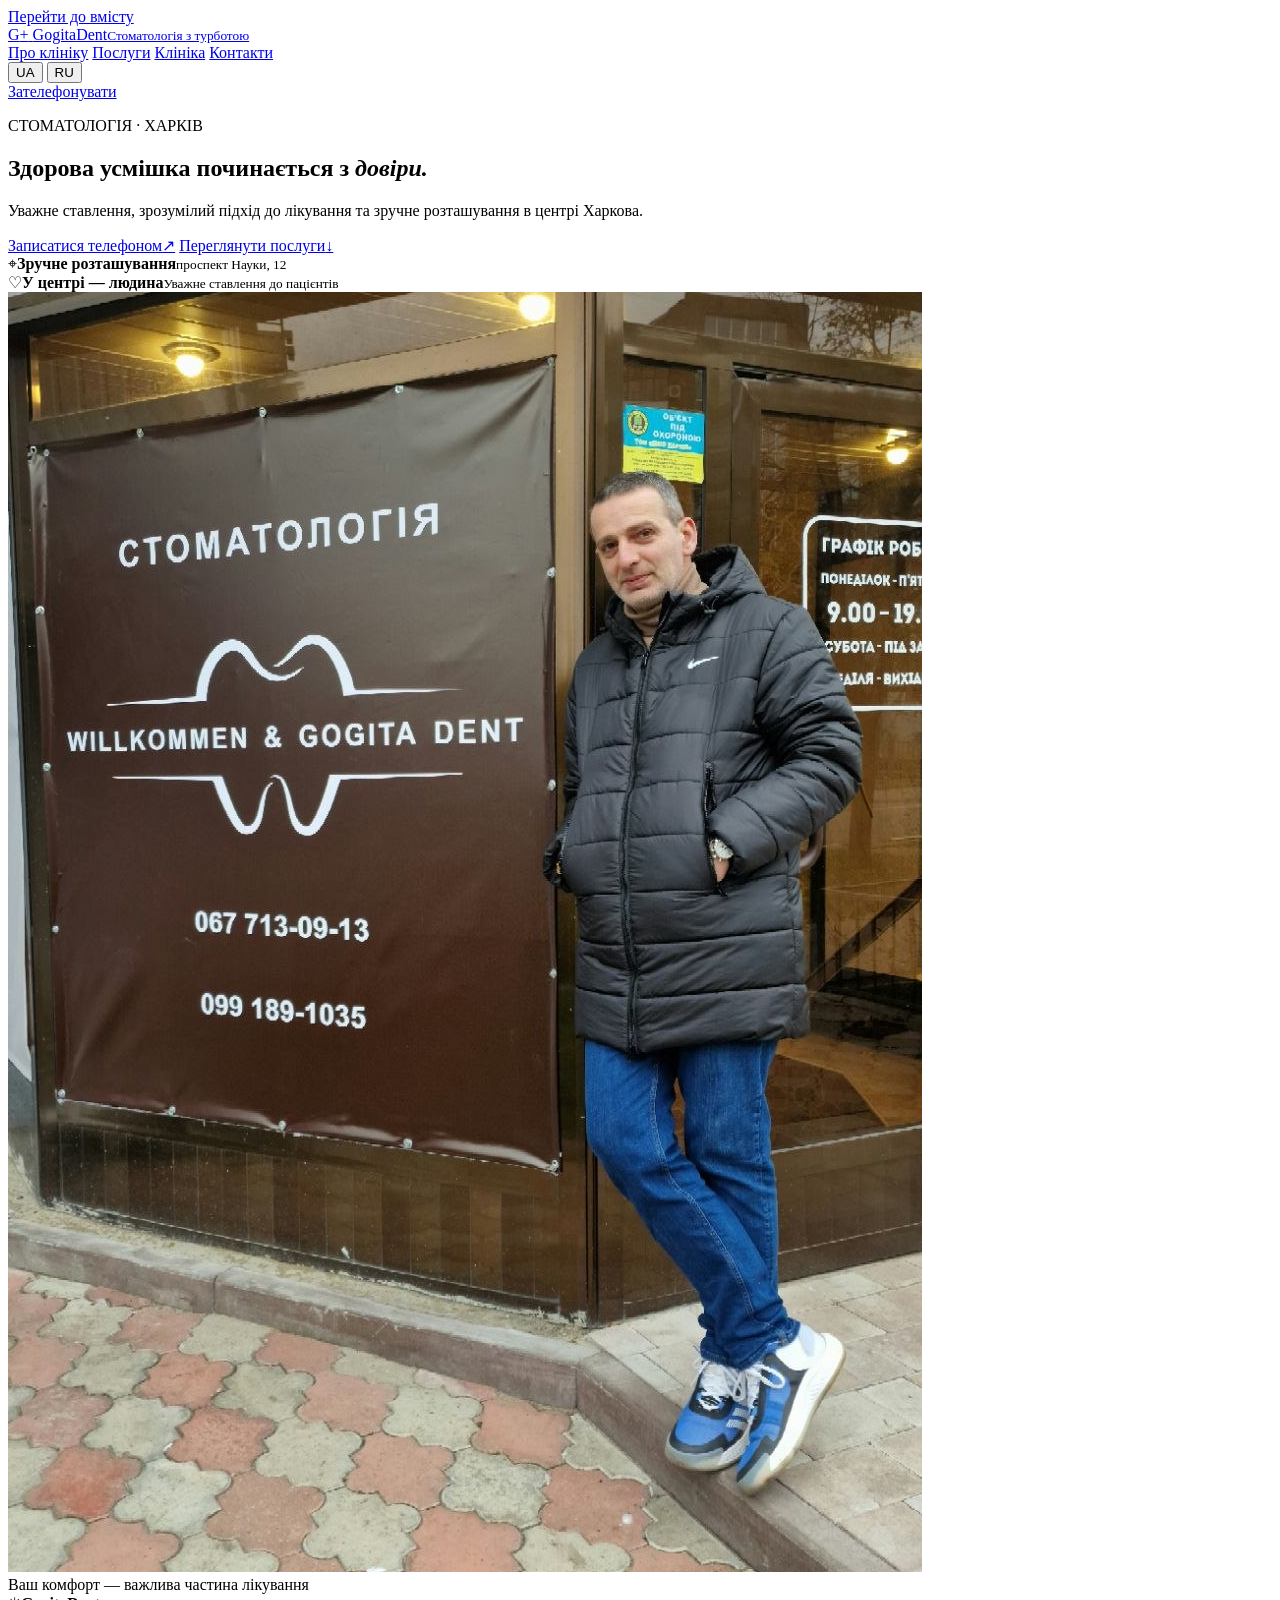
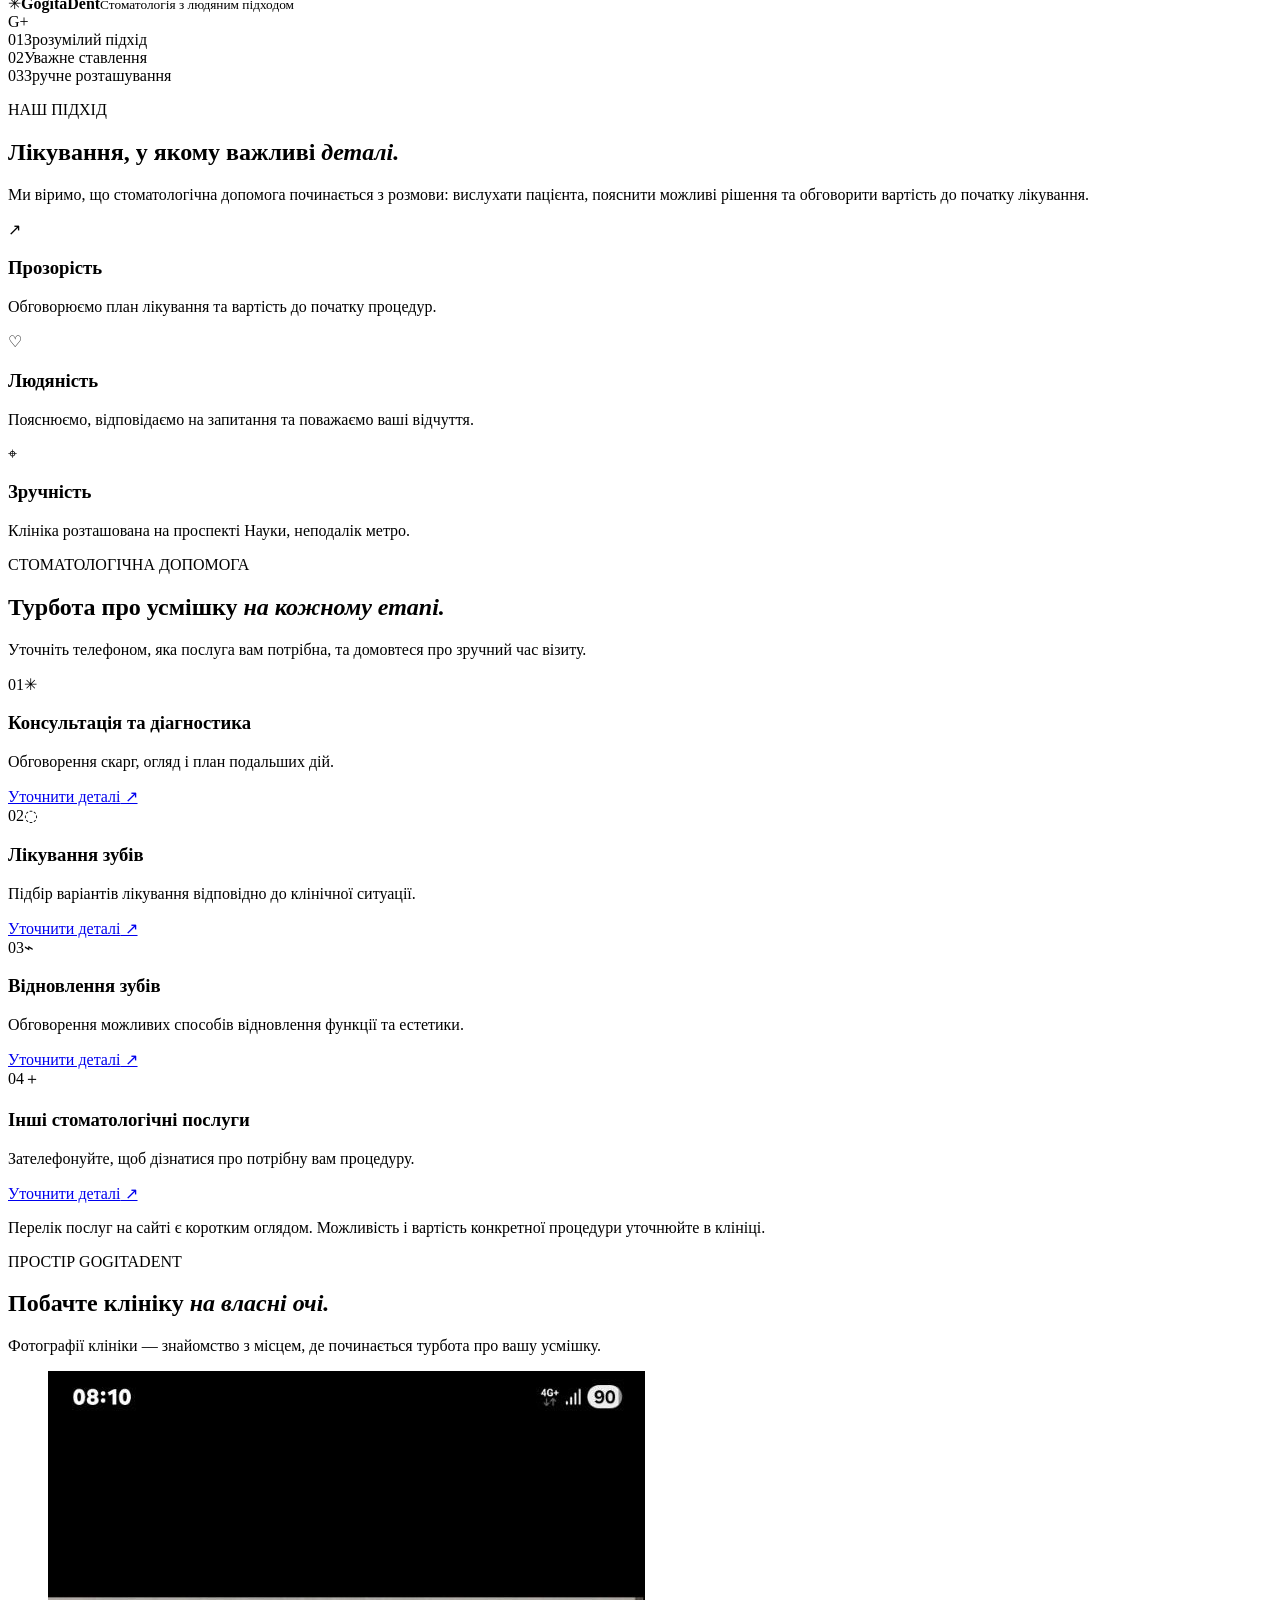
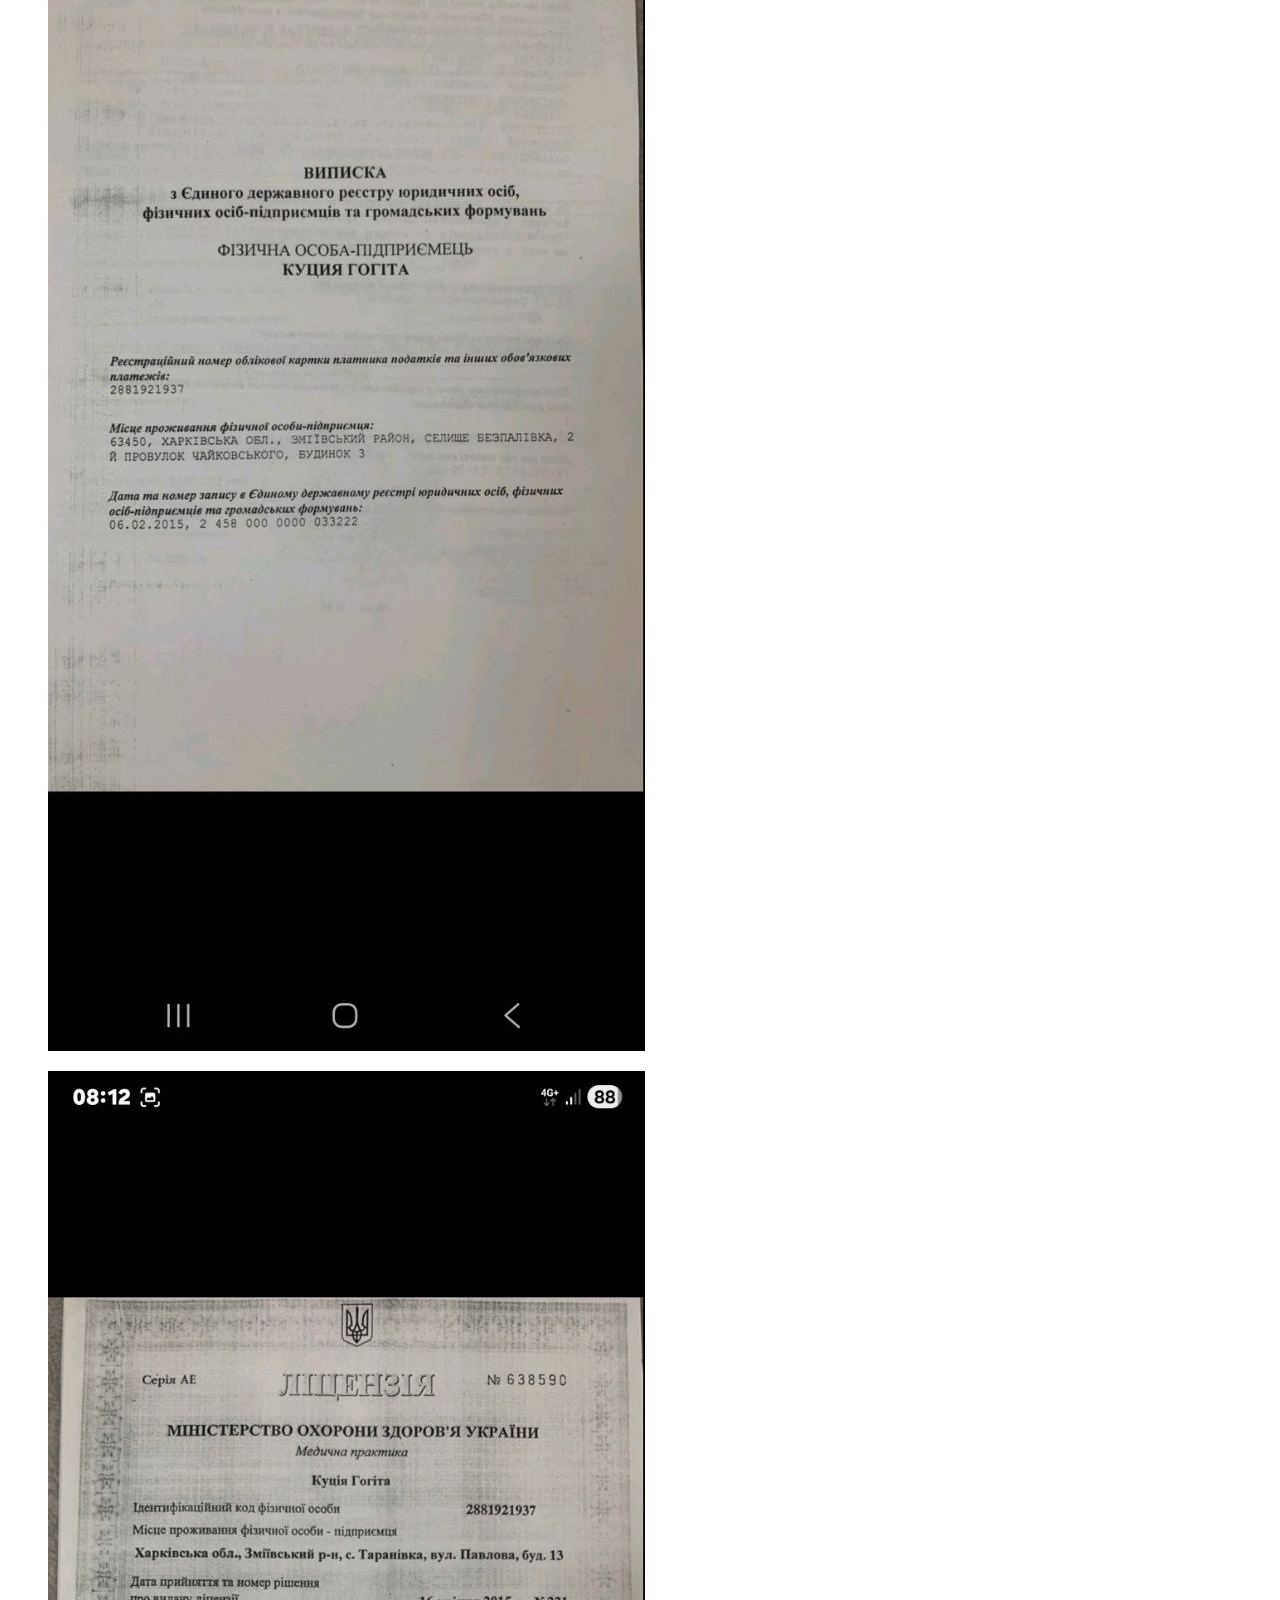
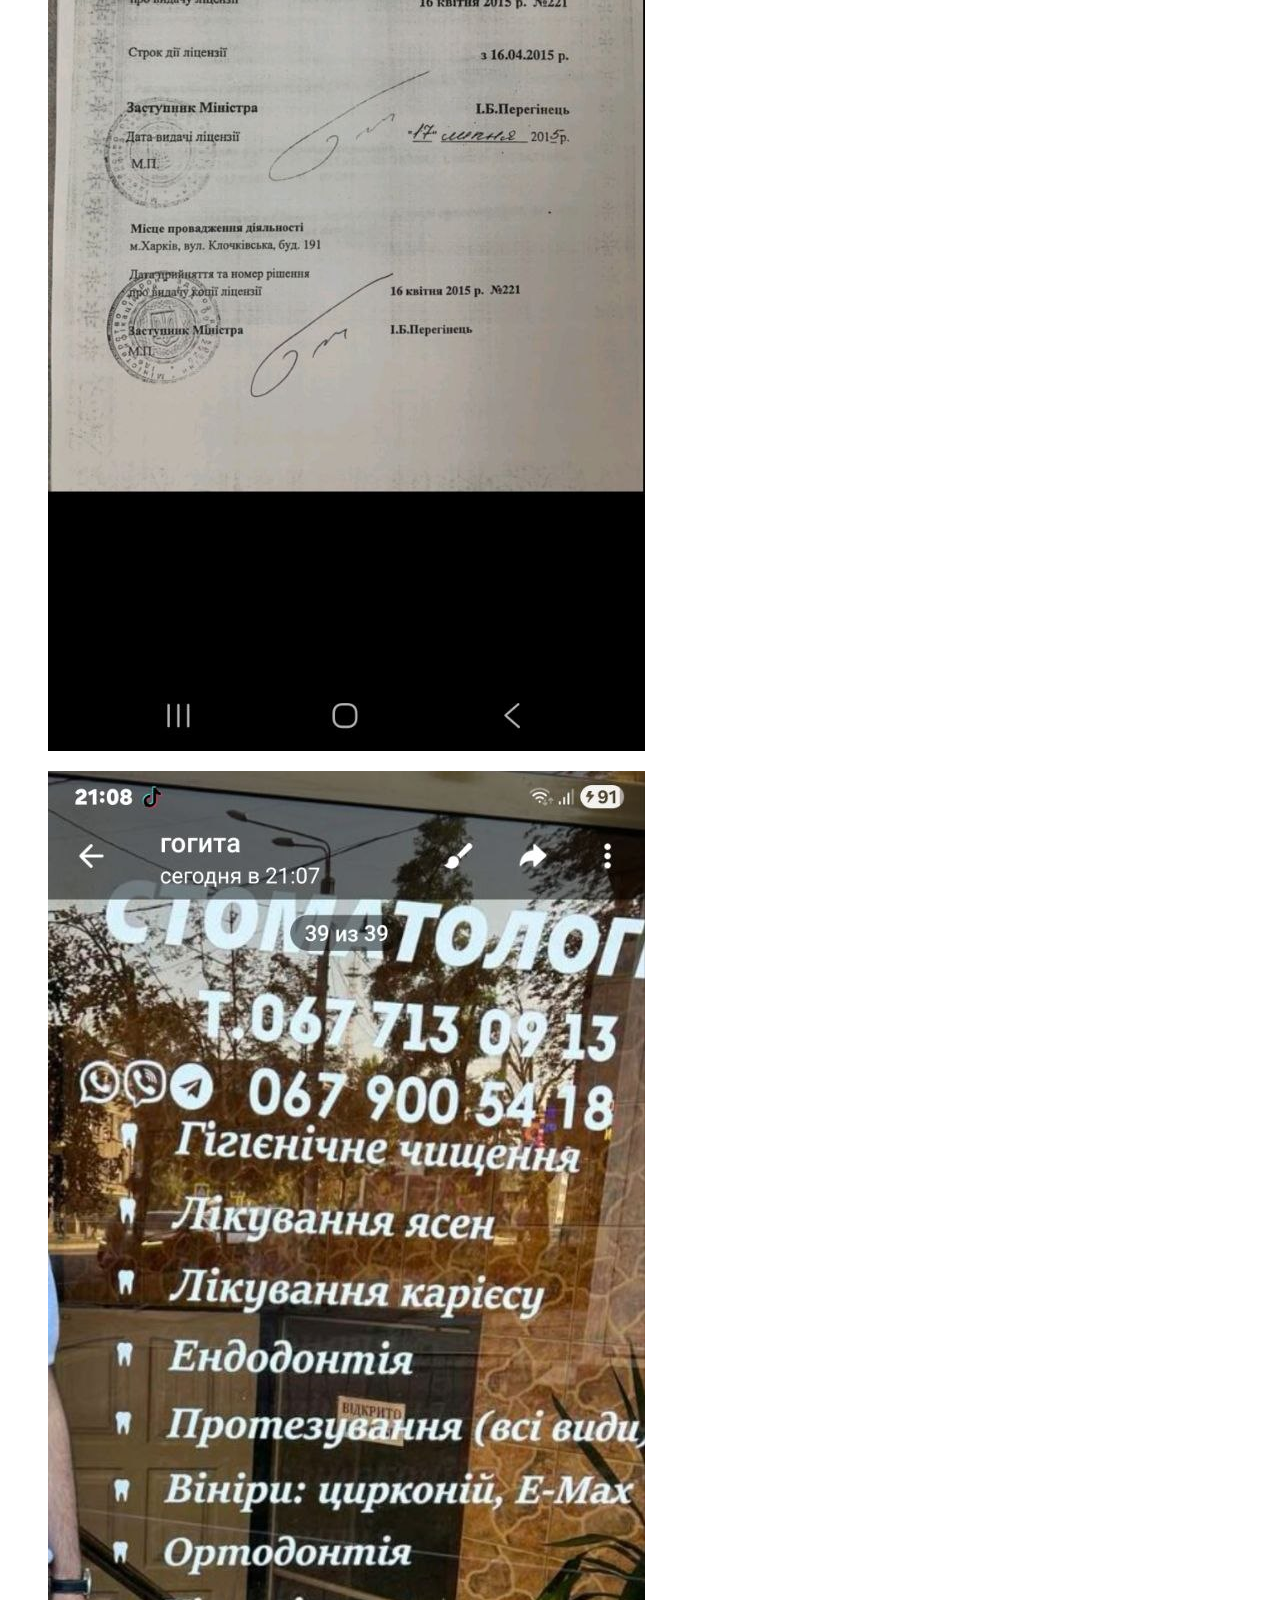
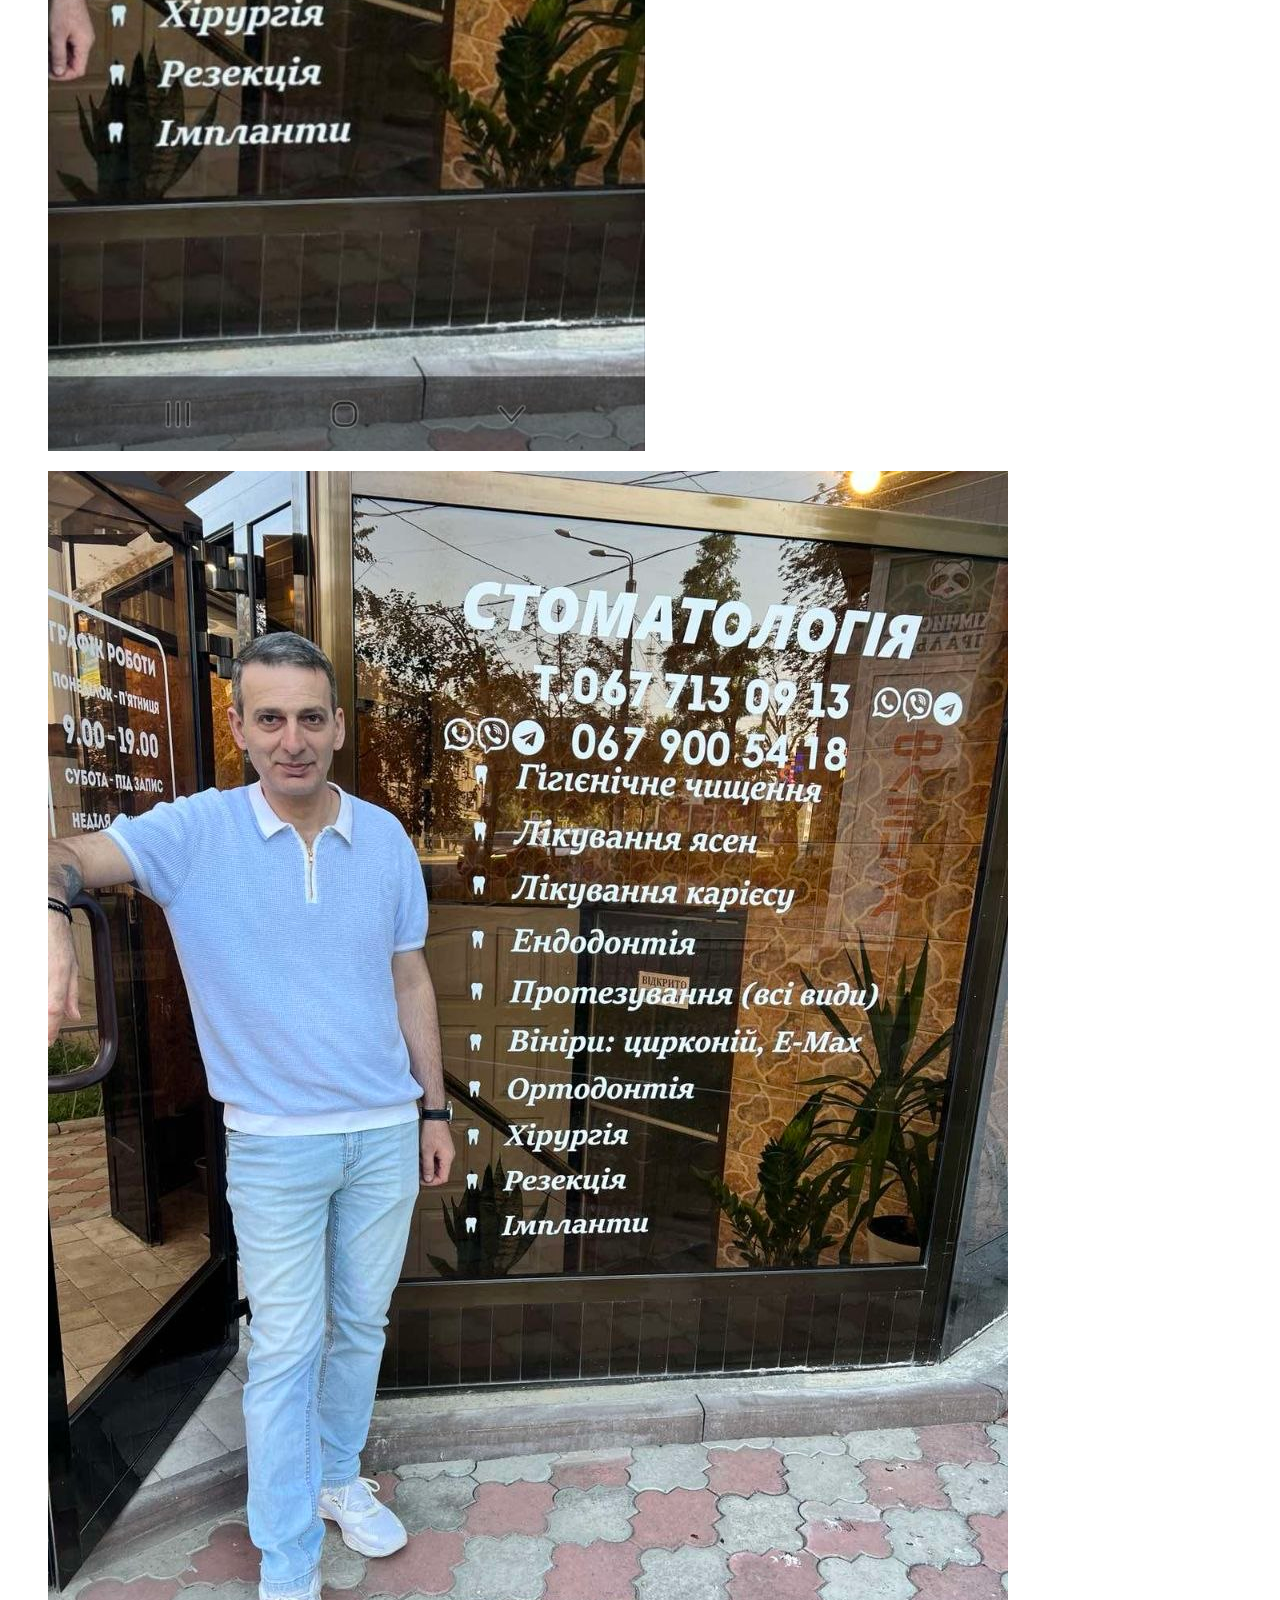
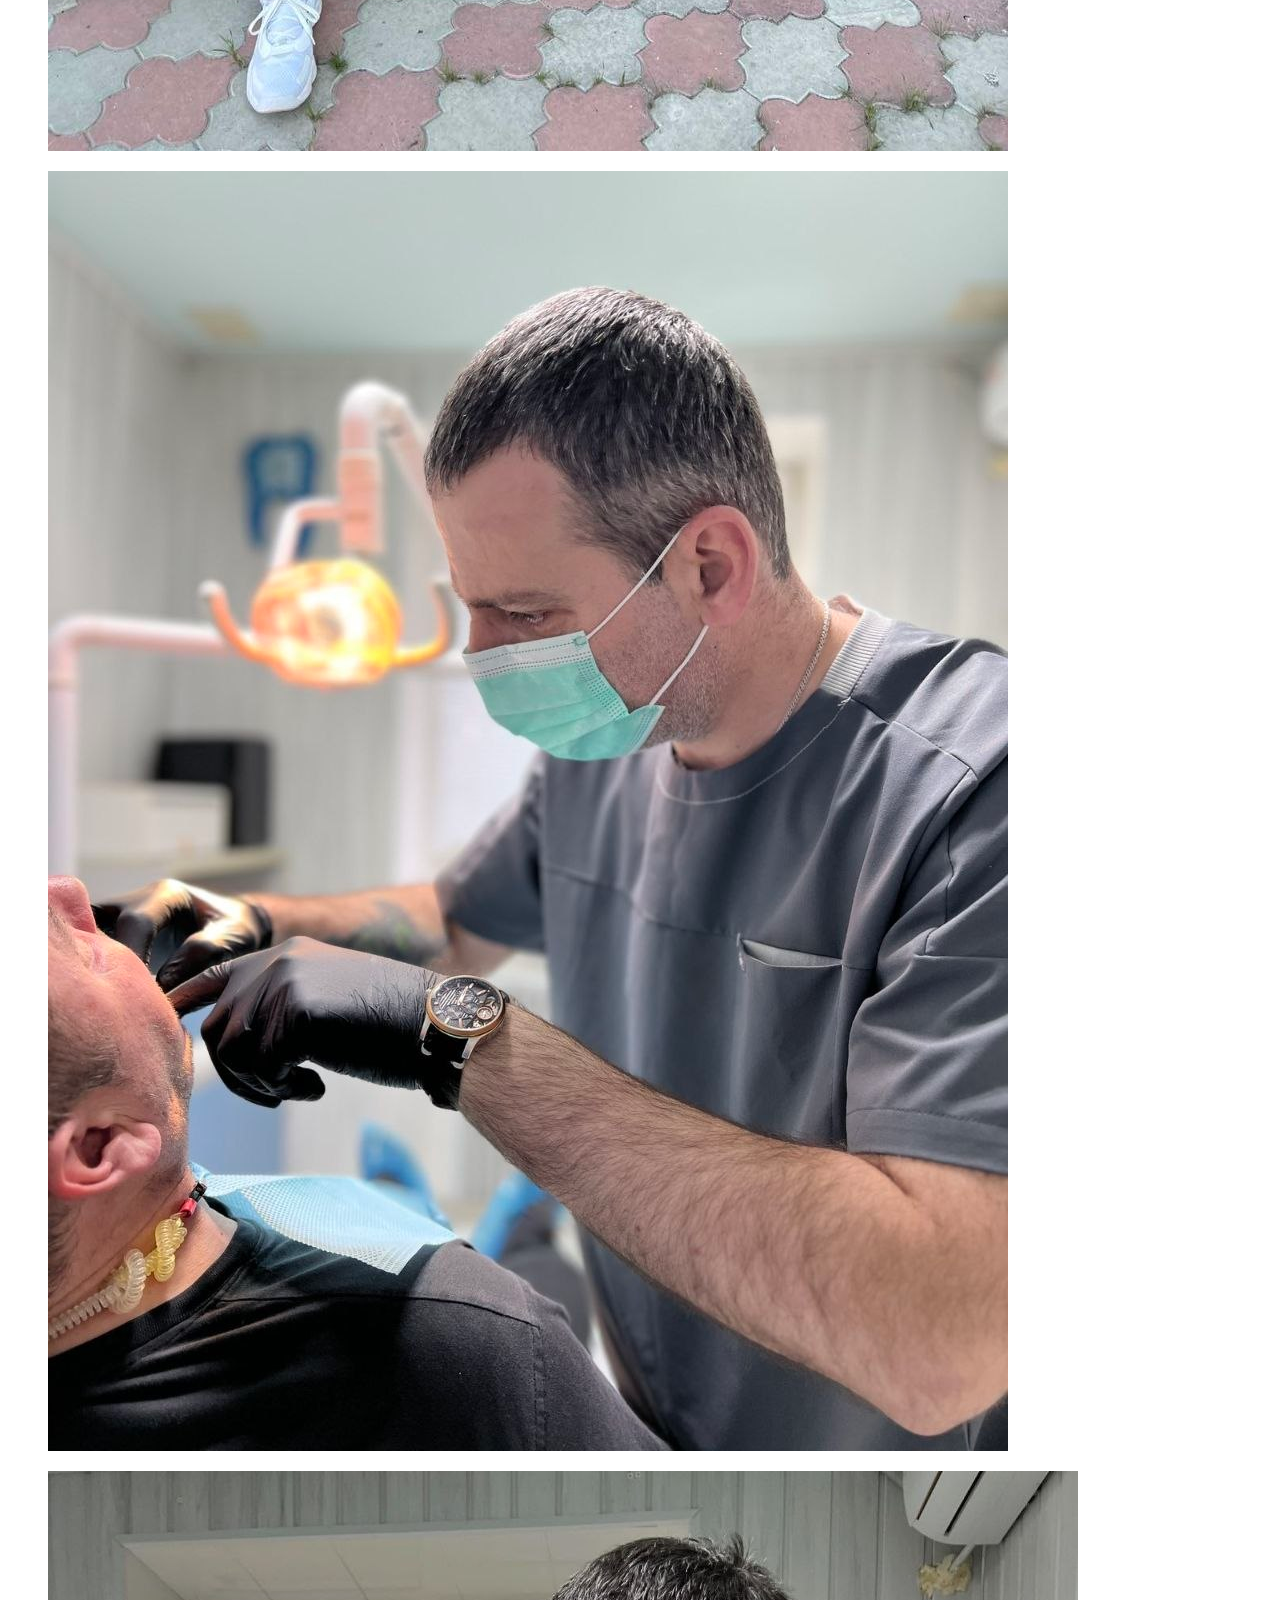
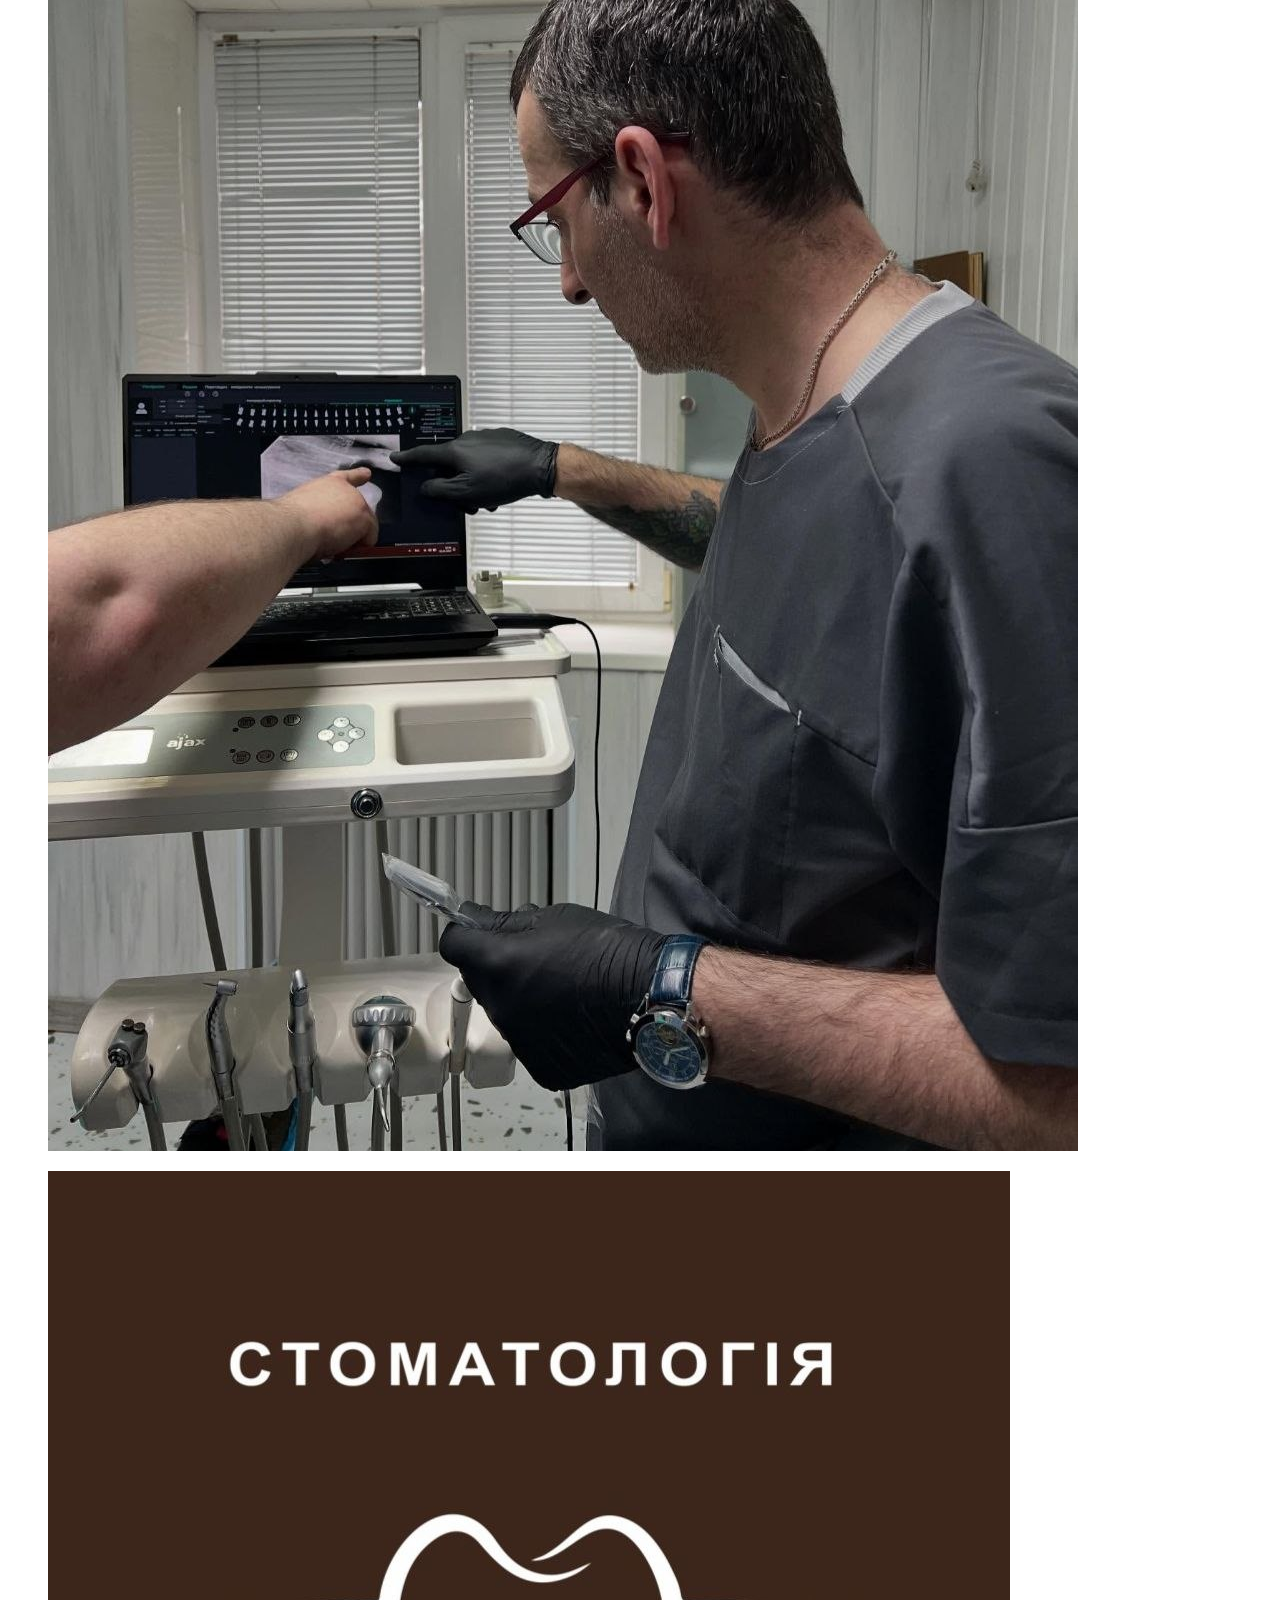
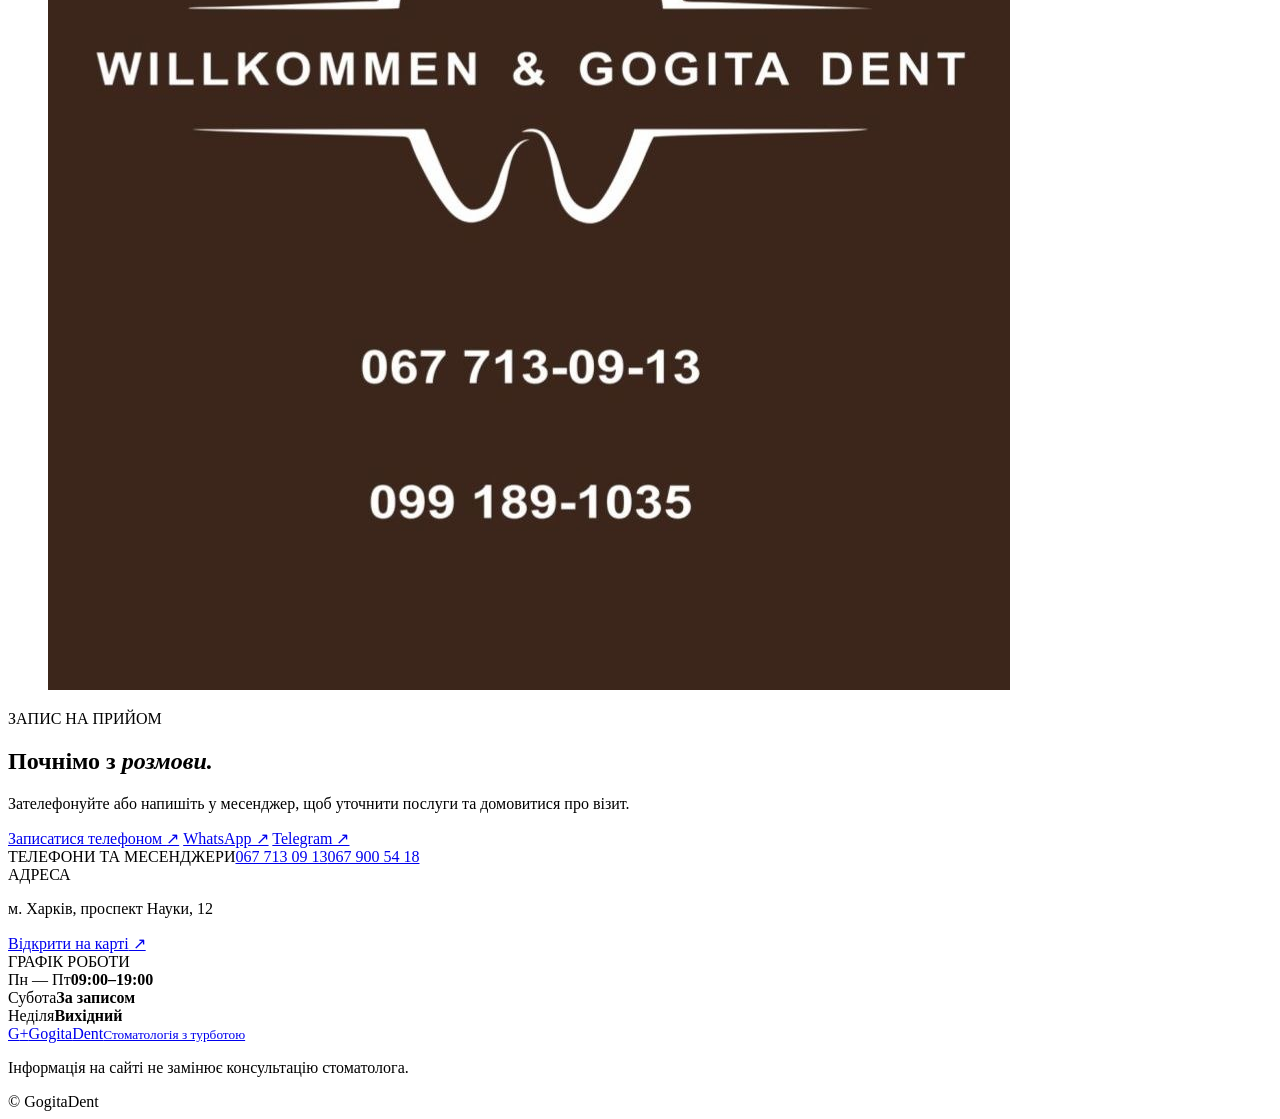
==== index.html @ b214ddb7 "Create GogitaDent bilingual clinic website MVP" ====
<!doctype html>
<html lang="uk">
<head>
  <meta charset="utf-8">
  <meta name="viewport" content="width=device-width, initial-scale=1">
  <meta name="theme-color" content="#f5faf8">
  <meta name="description" content="GogitaDent — стоматологічна клініка в Харкові на проспекті Науки, 12. Дбайливе ставлення, зрозуміла вартість і зручне розташування біля метро.">
  <meta property="og:type" content="website">
  <meta property="og:title" content="GogitaDent — стоматологія в Харкові">
  <meta property="og:description" content="Стоматологічна клініка на проспекті Науки, 12. Запис телефоном або в месенджері.">
  <meta property="og:image" content="photo_2026-10-26_14-43-49.jpg">
  <title>GogitaDent — стоматологія в Харкові</title>
  <link rel="stylesheet" href="styles.css">
  <script type="application/ld+json">
  {
    "@context": "https://schema.org",
    "@type": "Dentist",
    "name": "GogitaDent",
    "address": {
      "@type": "PostalAddress",
      "streetAddress": "проспект Науки, 12",
      "addressLocality": "Харків",
      "addressCountry": "UA"
    },
    "telephone": ["+380677130913", "+380679005418"],
    "openingHours": ["Mo-Fr 09:00-19:00"],
    "availableLanguage": ["uk", "ru"]
  }
  </script>
</head>
<body>
  <a class="skip-link" href="#main" data-i18n="skip">Перейти до вмісту</a>
  <header class="site-header">
    <div class="container header-inner">
      <a class="brand" href="#" aria-label="GogitaDent — головна">
        <span class="brand-mark" aria-hidden="true">G<span>+</span></span>
        <span class="brand-name">Gogita<span>Dent</span><small data-i18n="brandTag">Стоматологія з турботою</small></span>
      </a>
      <nav class="desktop-nav" aria-label="Основна навігація">
        <a href="#about" data-i18n="navAbout">Про клініку</a>
        <a href="#services" data-i18n="navServices">Послуги</a>
        <a href="#gallery" data-i18n="navGallery">Клініка</a>
        <a href="#contacts" data-i18n="navContacts">Контакти</a>
      </nav>
      <div class="header-actions">
        <div class="language-switch" aria-label="Мова сайту">
          <button type="button" class="lang-btn active" data-lang="uk" aria-pressed="true">UA</button>
          <button type="button" class="lang-btn" data-lang="ru" aria-pressed="false">RU</button>
        </div>
        <a class="button button-small" href="tel:+380677130913" data-i18n="book">Зателефонувати</a>
      </div>
    </div>
  </header>

  <main id="main">
    <section class="hero">
      <div class="hero-glow glow-one"></div><div class="hero-glow glow-two"></div>
      <div class="container hero-grid">
        <div class="hero-copy">
          <p class="eyebrow"><span class="eyebrow-dot"></span><span data-i18n="heroEyebrow">СТОМАТОЛОГІЯ · ХАРКІВ</span></p>
          <h1 data-i18n="heroTitle">Здорова усмішка починається з <em>довіри.</em></h1>
          <p class="hero-text" data-i18n="heroText">Уважне ставлення, зрозумілий підхід до лікування та зручне розташування в центрі Харкова.</p>
          <div class="hero-buttons">
            <a class="button" href="tel:+380677130913"><span data-i18n="callUs">Записатися телефоном</span><span aria-hidden="true">↗</span></a>
            <a class="text-link" href="#services"><span data-i18n="exploreServices">Переглянути послуги</span><span aria-hidden="true">↓</span></a>
          </div>
          <div class="hero-facts">
            <div><span class="fact-icon">⌖</span><span><strong data-i18n="factLocation">Зручне розташування</strong><small data-i18n="factLocationSub">проспект Науки, 12</small></span></div>
            <div><span class="fact-icon">♡</span><span><strong data-i18n="factCare">У центрі — людина</strong><small data-i18n="factCareSub">Уважне ставлення до пацієнтів</small></span></div>
          </div>
        </div>
        <div class="hero-visual">
          <div class="hero-image-frame">
            <img src="photo_2026-10-26_14-43-49.jpg" alt="Інтер'єр стоматологічної клініки GogitaDent" fetchpriority="high">
            <div class="image-label"><span class="label-pulse"></span><span data-i18n="imageLabel">Ваш комфорт — важлива частина лікування</span></div>
          </div>
          <div class="floating-note"><span class="note-symbol">✳</span><span><strong data-i18n="noteTitle">GogitaDent</strong><small data-i18n="noteSub">Стоматологія з людяним підходом</small></span></div>
          <div class="hero-ornament" aria-hidden="true">G<span>+</span></div>
        </div>
      </div>
      <div class="hero-bottom-line"></div>
    </section>

    <section class="trust-strip" aria-label="Переваги">
      <div class="container trust-grid">
        <div><span class="trust-number">01</span><span data-i18n="trust1">Зрозумілий підхід</span></div>
        <div><span class="trust-number">02</span><span data-i18n="trust2">Уважне ставлення</span></div>
        <div><span class="trust-number">03</span><span data-i18n="trust3">Зручне розташування</span></div>
      </div>
    </section>

    <section class="section about-section" id="about">
      <div class="container about-grid">
        <div class="section-heading">
          <p class="eyebrow"><span class="eyebrow-dot"></span><span data-i18n="aboutEyebrow">НАШ ПІДХІД</span></p>
          <h2 data-i18n="aboutTitle">Лікування, у якому важливі <em>деталі.</em></h2>
        </div>
        <div class="about-copy">
          <p data-i18n="aboutText">Ми віримо, що стоматологічна допомога починається з розмови: вислухати пацієнта, пояснити можливі рішення та обговорити вартість до початку лікування.</p>
          <div class="value-list">
            <div class="value-item"><span class="value-icon">↗</span><div><h3 data-i18n="value1Title">Прозорість</h3><p data-i18n="value1Text">Обговорюємо план лікування та вартість до початку процедур.</p></div></div>
            <div class="value-item"><span class="value-icon">♡</span><div><h3 data-i18n="value2Title">Людяність</h3><p data-i18n="value2Text">Пояснюємо, відповідаємо на запитання та поважаємо ваші відчуття.</p></div></div>
            <div class="value-item"><span class="value-icon">⌖</span><div><h3 data-i18n="value3Title">Зручність</h3><p data-i18n="value3Text">Клініка розташована на проспекті Науки, неподалік метро.</p></div></div>
          </div>
        </div>
      </div>
    </section>

    <section class="section services-section" id="services">
      <div class="container">
        <div class="section-heading centered">
          <p class="eyebrow"><span class="eyebrow-dot"></span><span data-i18n="servicesEyebrow">СТОМАТОЛОГІЧНА ДОПОМОГА</span></p>
          <h2 data-i18n="servicesTitle">Турбота про усмішку <em>на кожному етапі.</em></h2>
          <p class="section-intro" data-i18n="servicesIntro">Уточніть телефоном, яка послуга вам потрібна, та домовтеся про зручний час візиту.</p>
        </div>
        <div class="services-grid">
          <article class="service-card"><span class="service-index">01</span><span class="service-icon">✳</span><h3 data-i18n="service1">Консультація та діагностика</h3><p data-i18n="service1Text">Обговорення скарг, огляд і план подальших дій.</p><a href="#contacts" class="service-link"><span data-i18n="askDetails">Уточнити деталі</span> ↗</a></article>
          <article class="service-card"><span class="service-index">02</span><span class="service-icon">◌</span><h3 data-i18n="service2">Лікування зубів</h3><p data-i18n="service2Text">Підбір варіантів лікування відповідно до клінічної ситуації.</p><a href="#contacts" class="service-link"><span data-i18n="askDetails">Уточнити деталі</span> ↗</a></article>
          <article class="service-card"><span class="service-index">03</span><span class="service-icon">⌁</span><h3 data-i18n="service3">Відновлення зубів</h3><p data-i18n="service3Text">Обговорення можливих способів відновлення функції та естетики.</p><a href="#contacts" class="service-link"><span data-i18n="askDetails">Уточнити деталі</span> ↗</a></article>
          <article class="service-card"><span class="service-index">04</span><span class="service-icon">＋</span><h3 data-i18n="service4">Інші стоматологічні послуги</h3><p data-i18n="service4Text">Зателефонуйте, щоб дізнатися про потрібну вам процедуру.</p><a href="#contacts" class="service-link"><span data-i18n="askDetails">Уточнити деталі</span> ↗</a></article>
        </div>
        <p class="services-note" data-i18n="servicesNote">Перелік послуг на сайті є коротким оглядом. Можливість і вартість конкретної процедури уточнюйте в клініці.</p>
      </div>
    </section>

    <section class="section gallery-section" id="gallery">
      <div class="container">
        <div class="gallery-header">
          <div class="section-heading">
            <p class="eyebrow"><span class="eyebrow-dot"></span><span data-i18n="galleryEyebrow">ПРОСТІР GOGITADENT</span></p>
            <h2 data-i18n="galleryTitle">Побачте клініку <em>на власні очі.</em></h2>
          </div>
          <p data-i18n="galleryText">Фотографії клініки — знайомство з місцем, де починається турбота про вашу усмішку.</p>
        </div>
        <div class="gallery-grid">
          <figure class="gallery-item gallery-large"><img src="photo_2026-10-16_06-56-15.jpg" alt="Приміщення клініки GogitaDent" loading="lazy"></figure>
          <figure class="gallery-item"><img src="photo_2026-10-16_06-56-35.jpg" alt="Інтер'єр GogitaDent" loading="lazy"></figure>
          <figure class="gallery-item"><img src="photo_2026-10-16_06-59-00.jpg" alt="Обладнання або інтер'єр клініки" loading="lazy"></figure>
          <figure class="gallery-item"><img src="photo_2026-10-26_14-46-32.jpg" alt="Приміщення стоматологічної клініки" loading="lazy"></figure>
          <figure class="gallery-item"><img src="photo_2026-10-26_14-46-38.jpg" alt="Деталі клініки GogitaDent" loading="lazy"></figure>
          <figure class="gallery-item"><img src="photo_2026-10-26_14-46-48.jpg" alt="Клініка GogitaDent" loading="lazy"></figure>
          <figure class="gallery-item"><img src="photo_2026-10-26_14-47-00.jpg" alt="Простір клініки GogitaDent" loading="lazy"></figure>
        </div>
      </div>
    </section>

    <section class="visit-section" id="contacts">
      <div class="container visit-grid">
        <div class="visit-copy">
          <p class="eyebrow eyebrow-light"><span class="eyebrow-dot"></span><span data-i18n="visitEyebrow">ЗАПИС НА ПРИЙОМ</span></p>
          <h2 data-i18n="visitTitle">Почнімо з <em>розмови.</em></h2>
          <p data-i18n="visitText">Зателефонуйте або напишіть у месенджер, щоб уточнити послуги та домовитися про візит.</p>
          <div class="visit-buttons">
            <a class="button button-light" href="tel:+380677130913" data-i18n="callUs">Записатися телефоном <span aria-hidden="true">↗</span></a>
            <a class="button button-outline-light" href="https://wa.me/380677130913" target="_blank" rel="noopener noreferrer">WhatsApp ↗</a>
            <a class="button button-outline-light" href="https://t.me/+380677130913" target="_blank" rel="noopener noreferrer">Telegram ↗</a>
          </div>
        </div>
        <div class="contact-card">
          <div class="contact-block"><span class="contact-label" data-i18n="phoneLabel">ТЕЛЕФОНИ ТА МЕСЕНДЖЕРИ</span><a href="tel:+380677130913">067 713 09 13</a><a href="tel:+380679005418">067 900 54 18</a></div>
          <div class="contact-divider"></div>
          <div class="contact-block"><span class="contact-label" data-i18n="addressLabel">АДРЕСА</span><p data-i18n="addressText">м. Харків, проспект Науки, 12</p><a class="map-link" href="https://www.google.com/maps/search/?api=1&query=проспект+Науки+12+Харків" target="_blank" rel="noopener noreferrer"><span data-i18n="openMap">Відкрити на карті</span> ↗</a></div>
          <div class="contact-divider"></div>
          <div class="contact-block"><span class="contact-label" data-i18n="hoursLabel">ГРАФІК РОБОТИ</span><div class="hours-row"><span data-i18n="weekdays">Пн — Пт</span><strong>09:00–19:00</strong></div><div class="hours-row"><span data-i18n="saturday">Субота</span><strong data-i18n="byAppointment">За записом</strong></div><div class="hours-row"><span data-i18n="sunday">Неділя</span><strong data-i18n="closed">Вихідний</strong></div></div>
        </div>
      </div>
    </section>
  </main>

  <footer class="site-footer">
    <div class="container footer-inner">
      <a class="brand footer-brand" href="#"><span class="brand-mark">G<span>+</span></span><span class="brand-name">Gogita<span>Dent</span><small data-i18n="brandTag">Стоматологія з турботою</small></span></a>
      <p data-i18n="footerText">Інформація на сайті не замінює консультацію стоматолога.</p>
      <span class="copyright">© <span id="year"></span> GogitaDent</span>
    </div>
  </footer>
  <script src="script.js"></script>
</body>
</html>
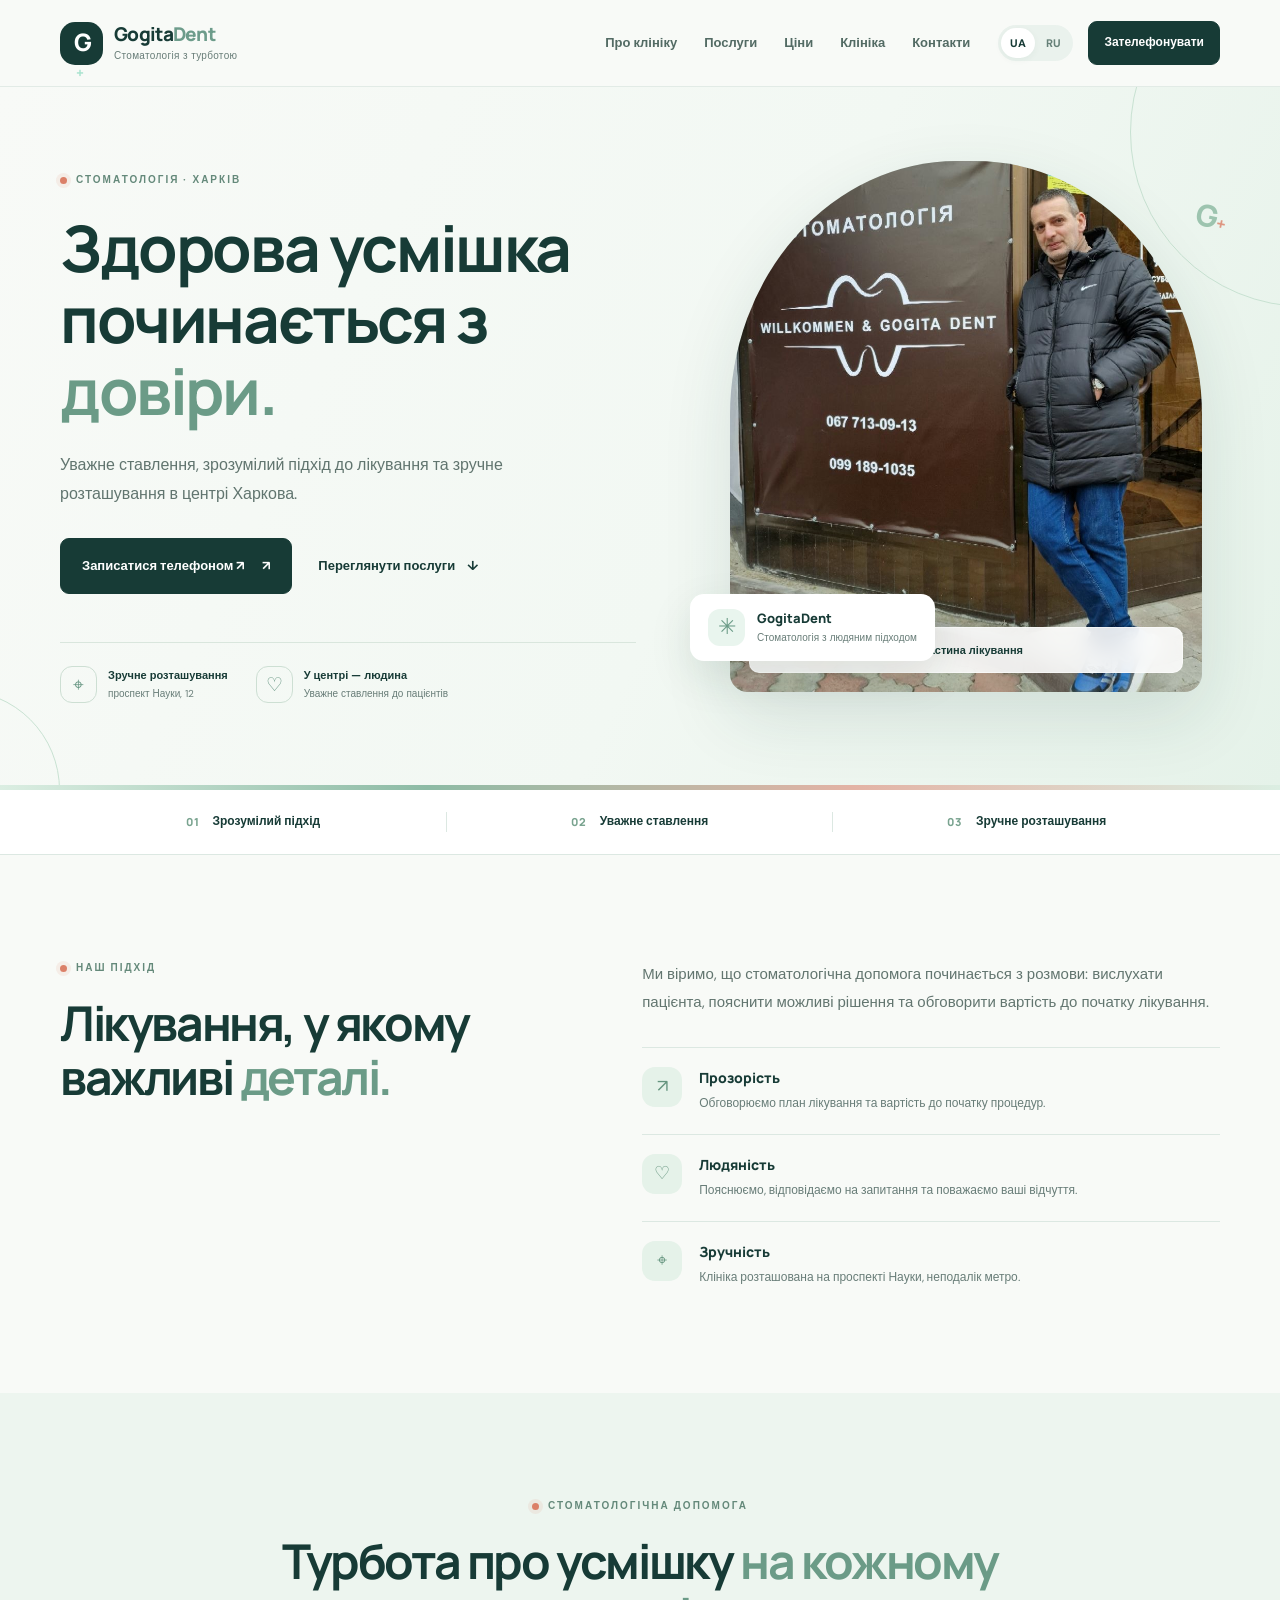
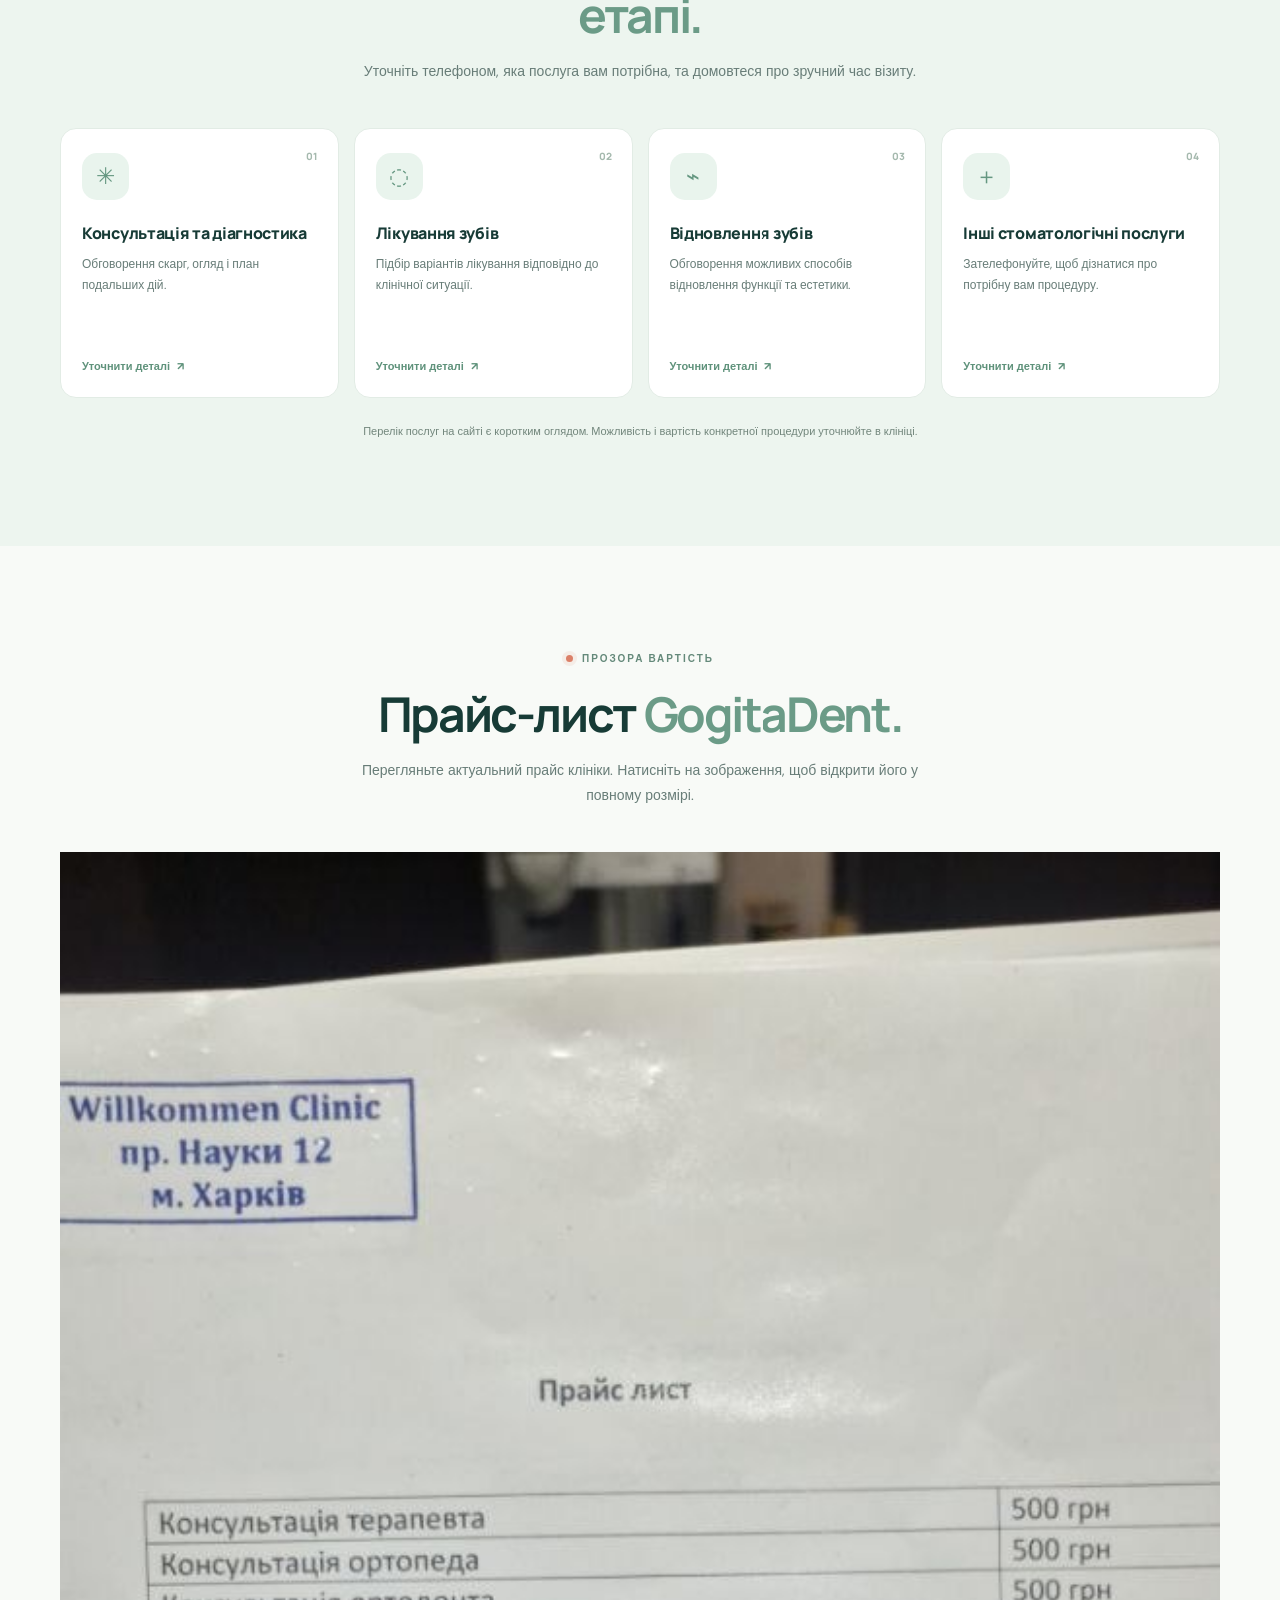
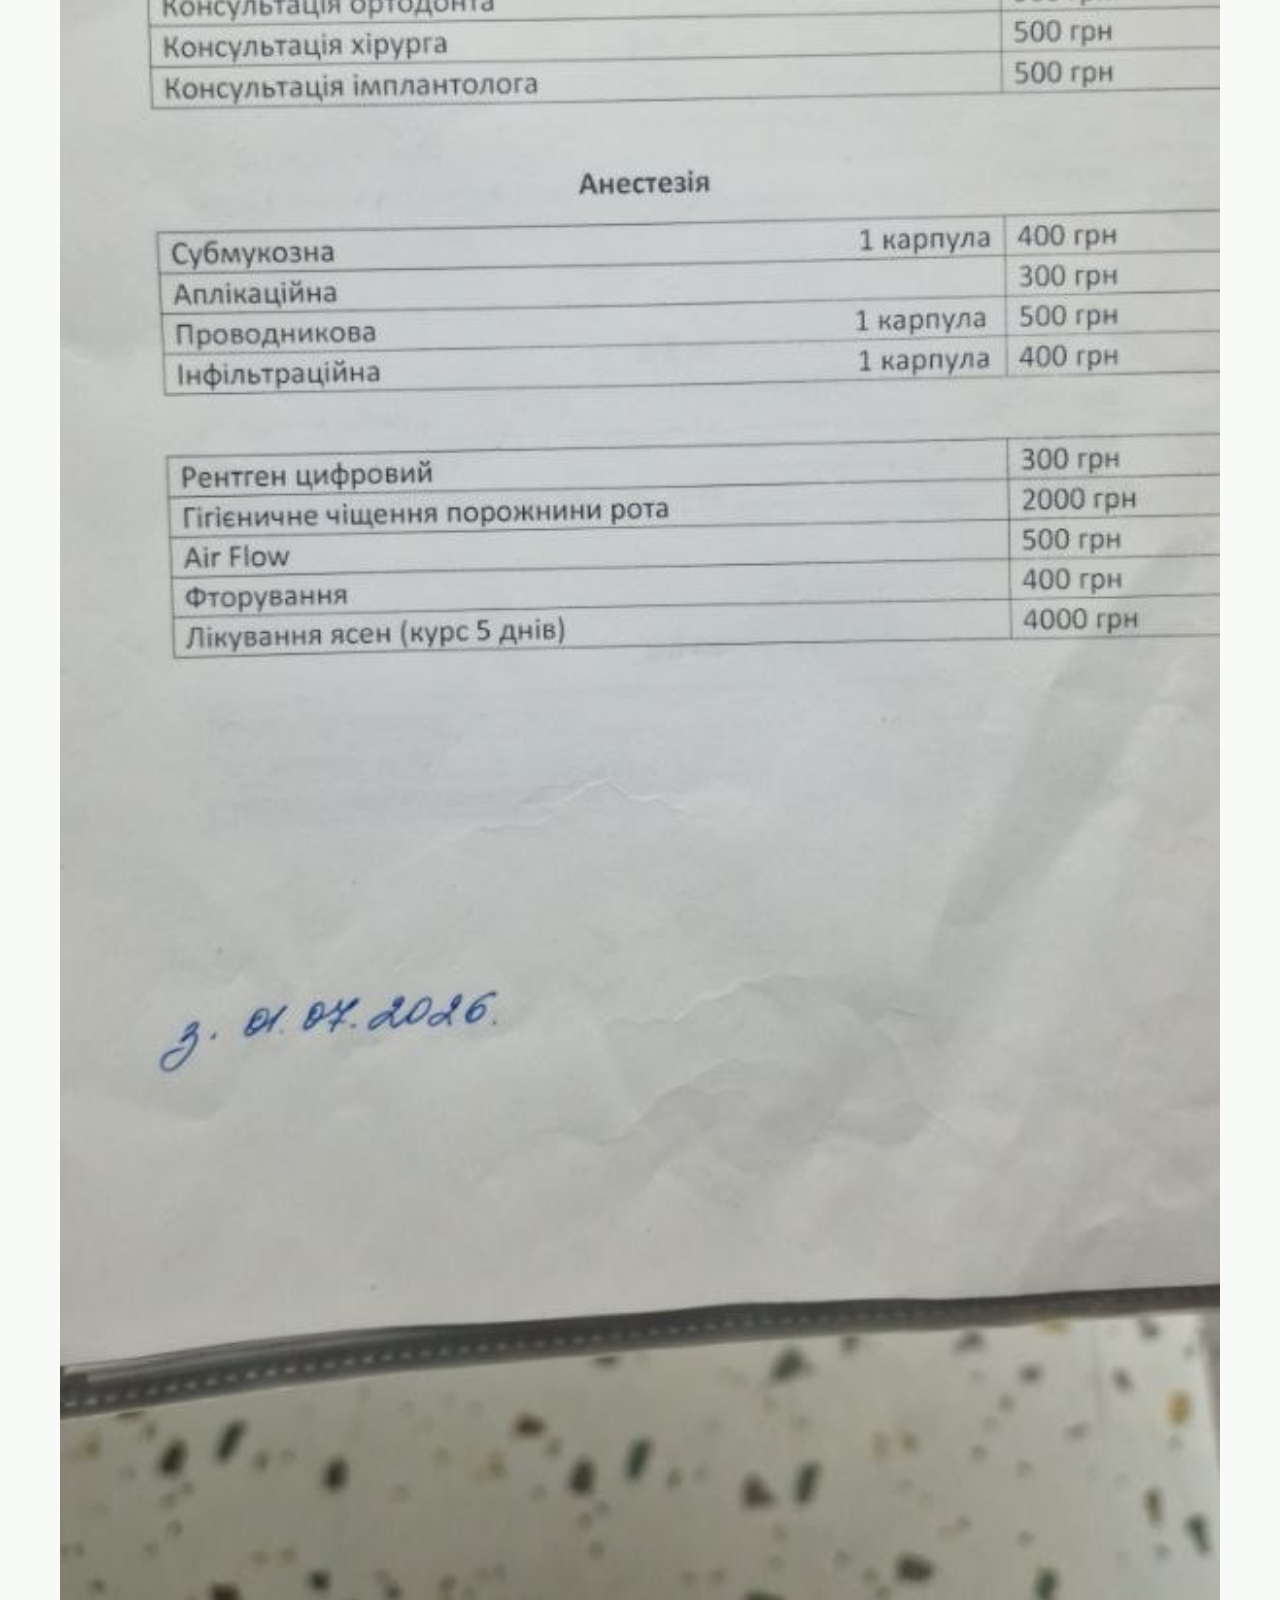
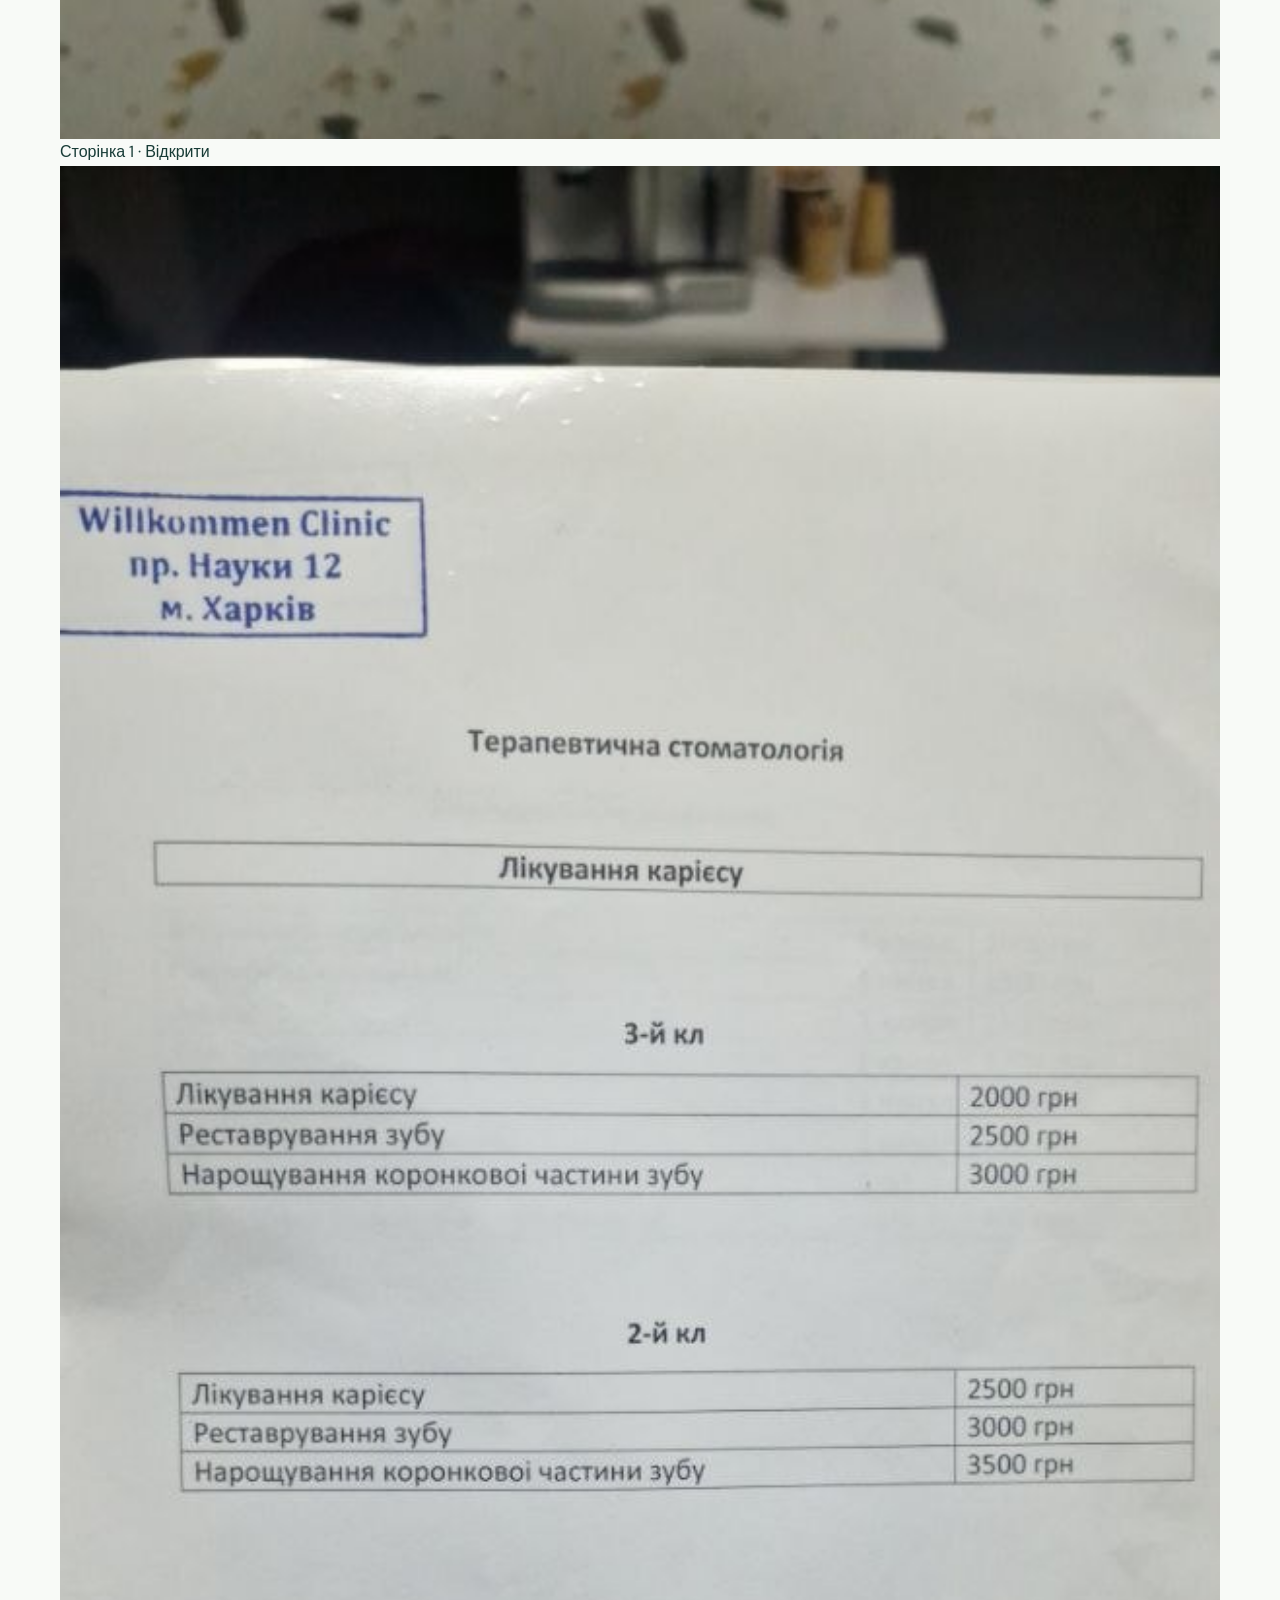
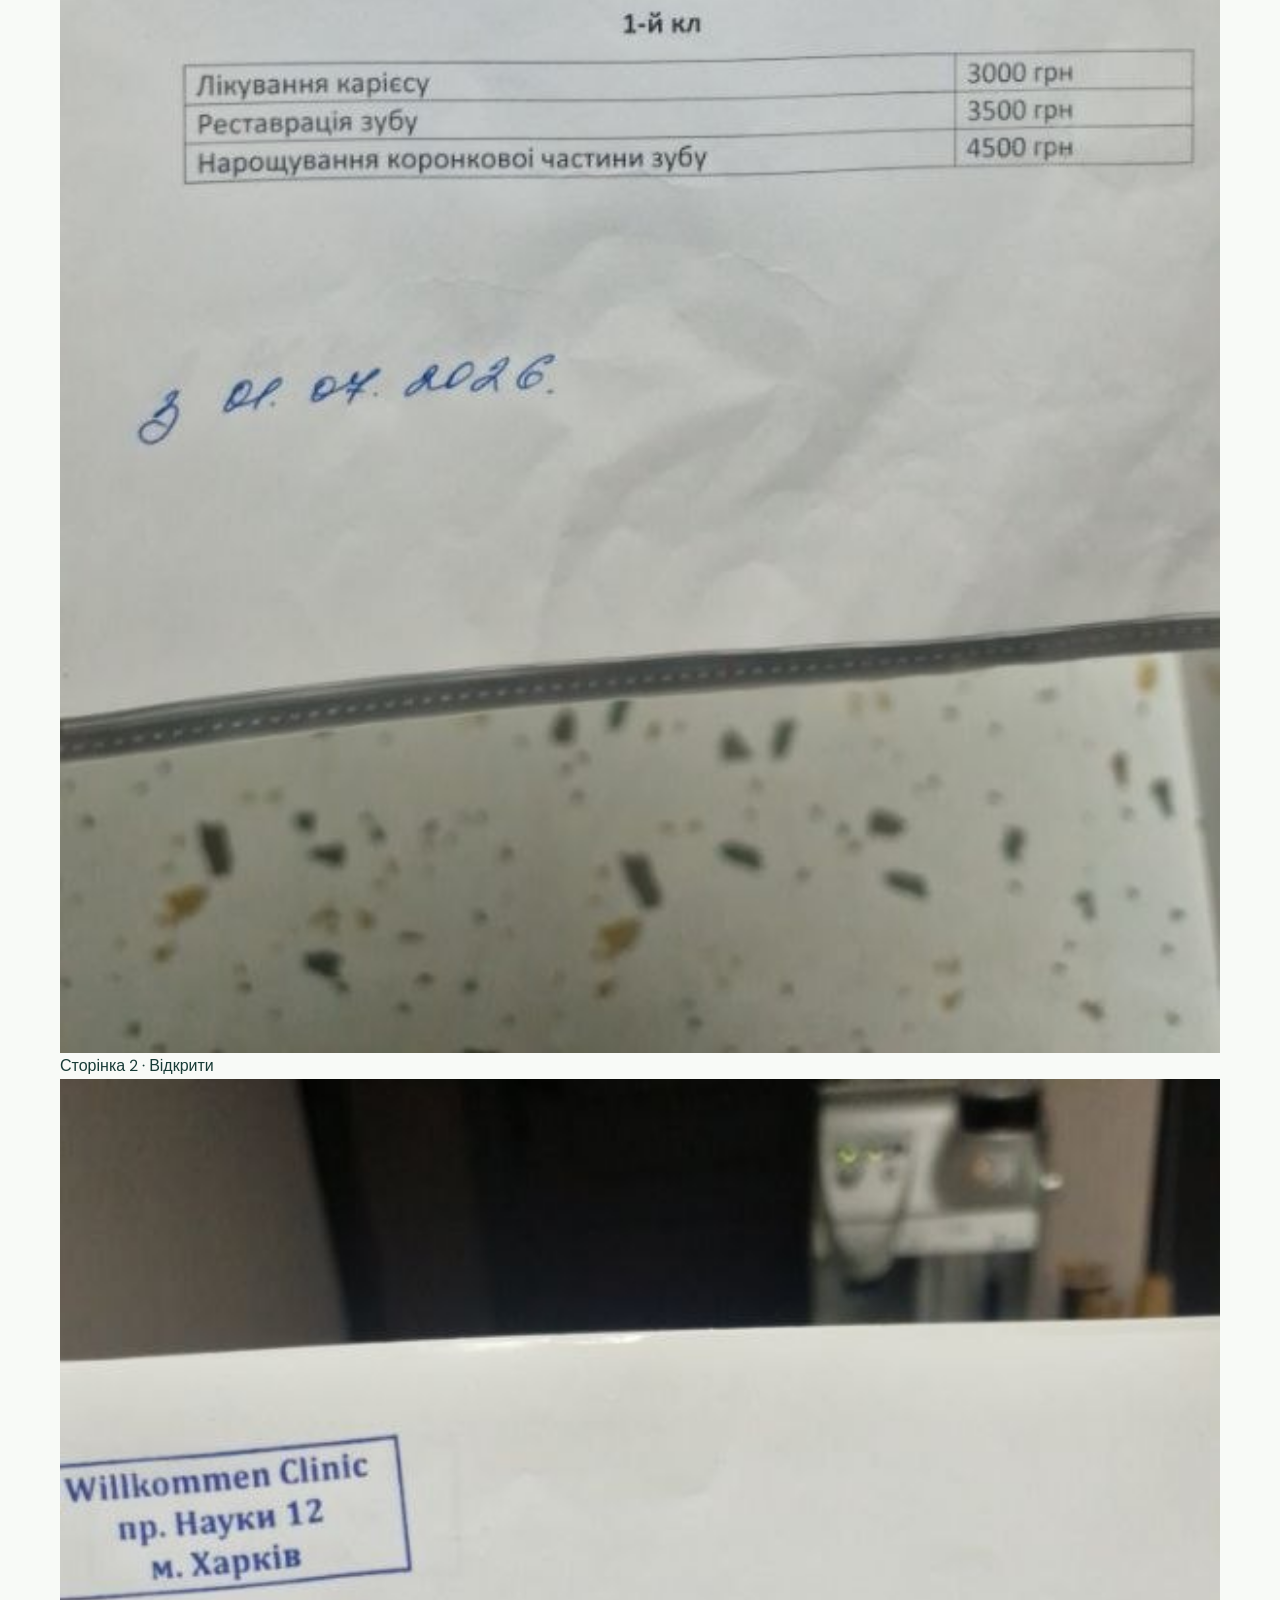
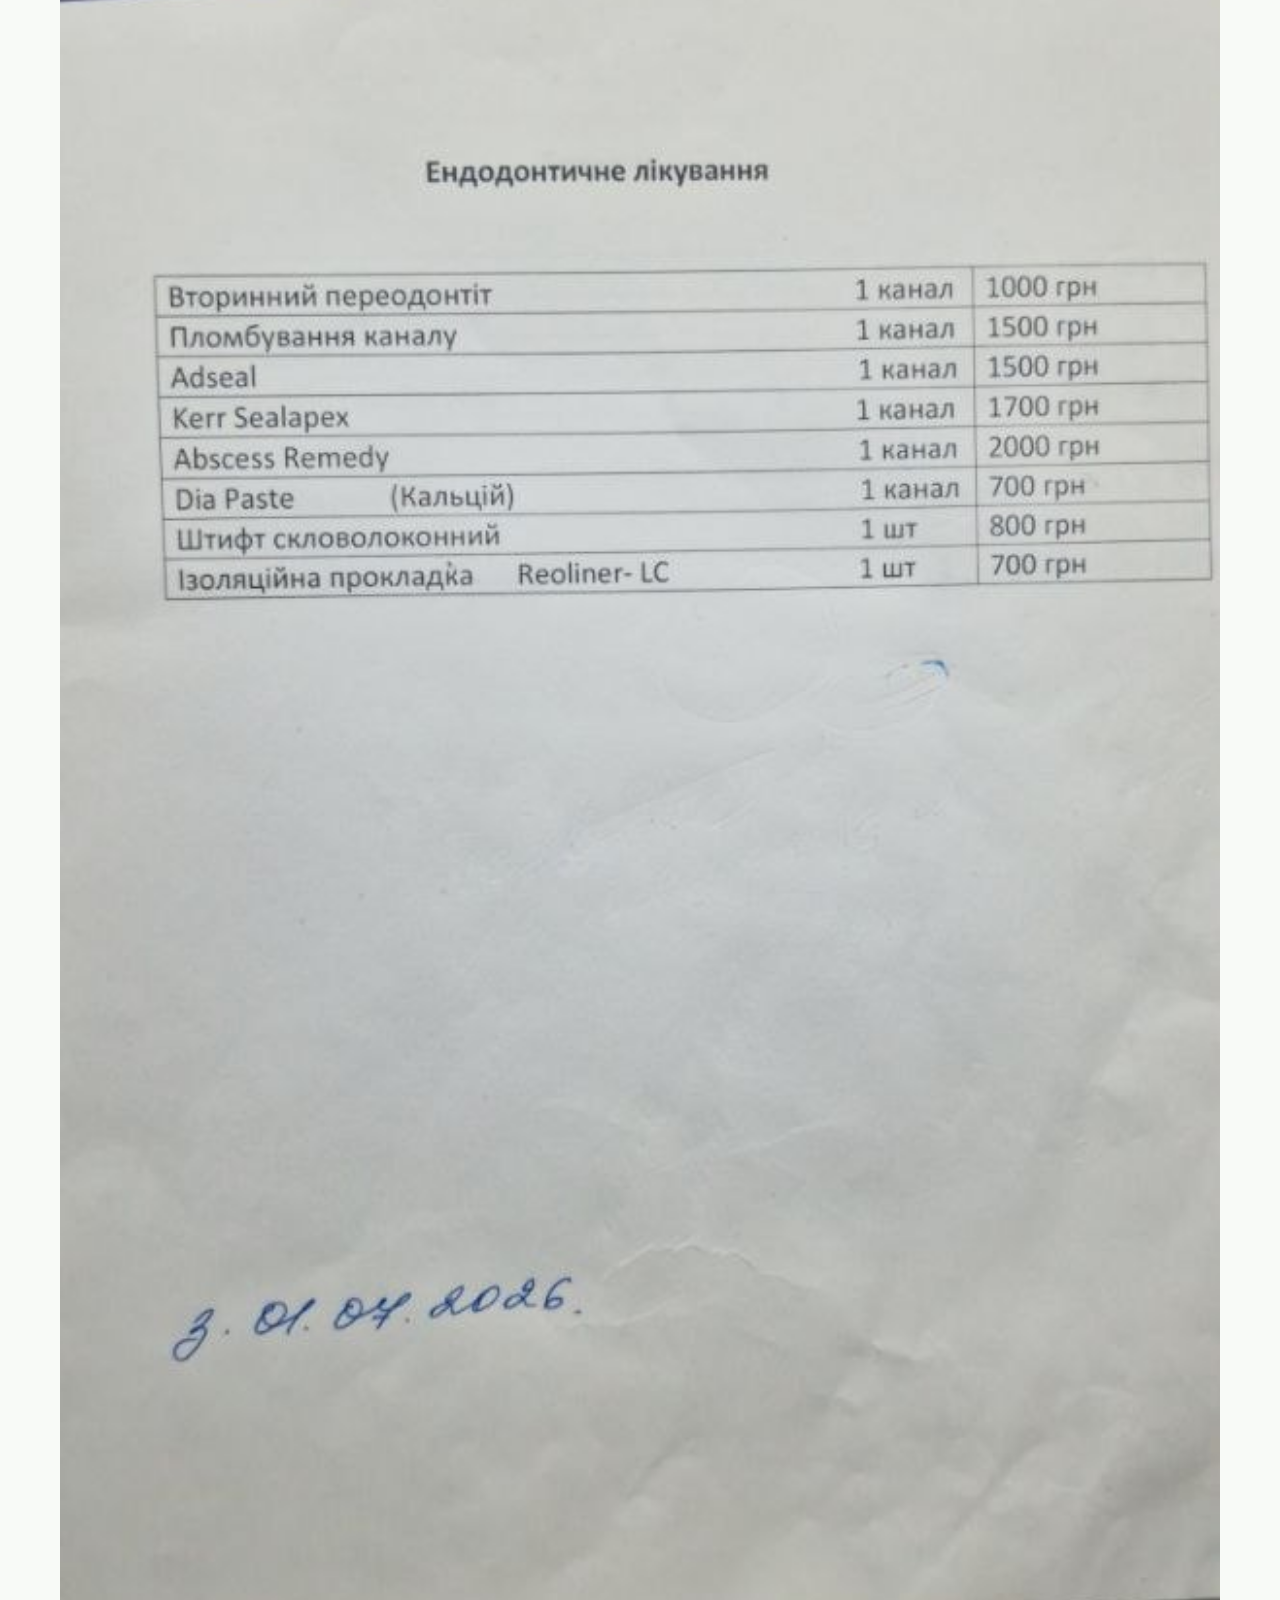
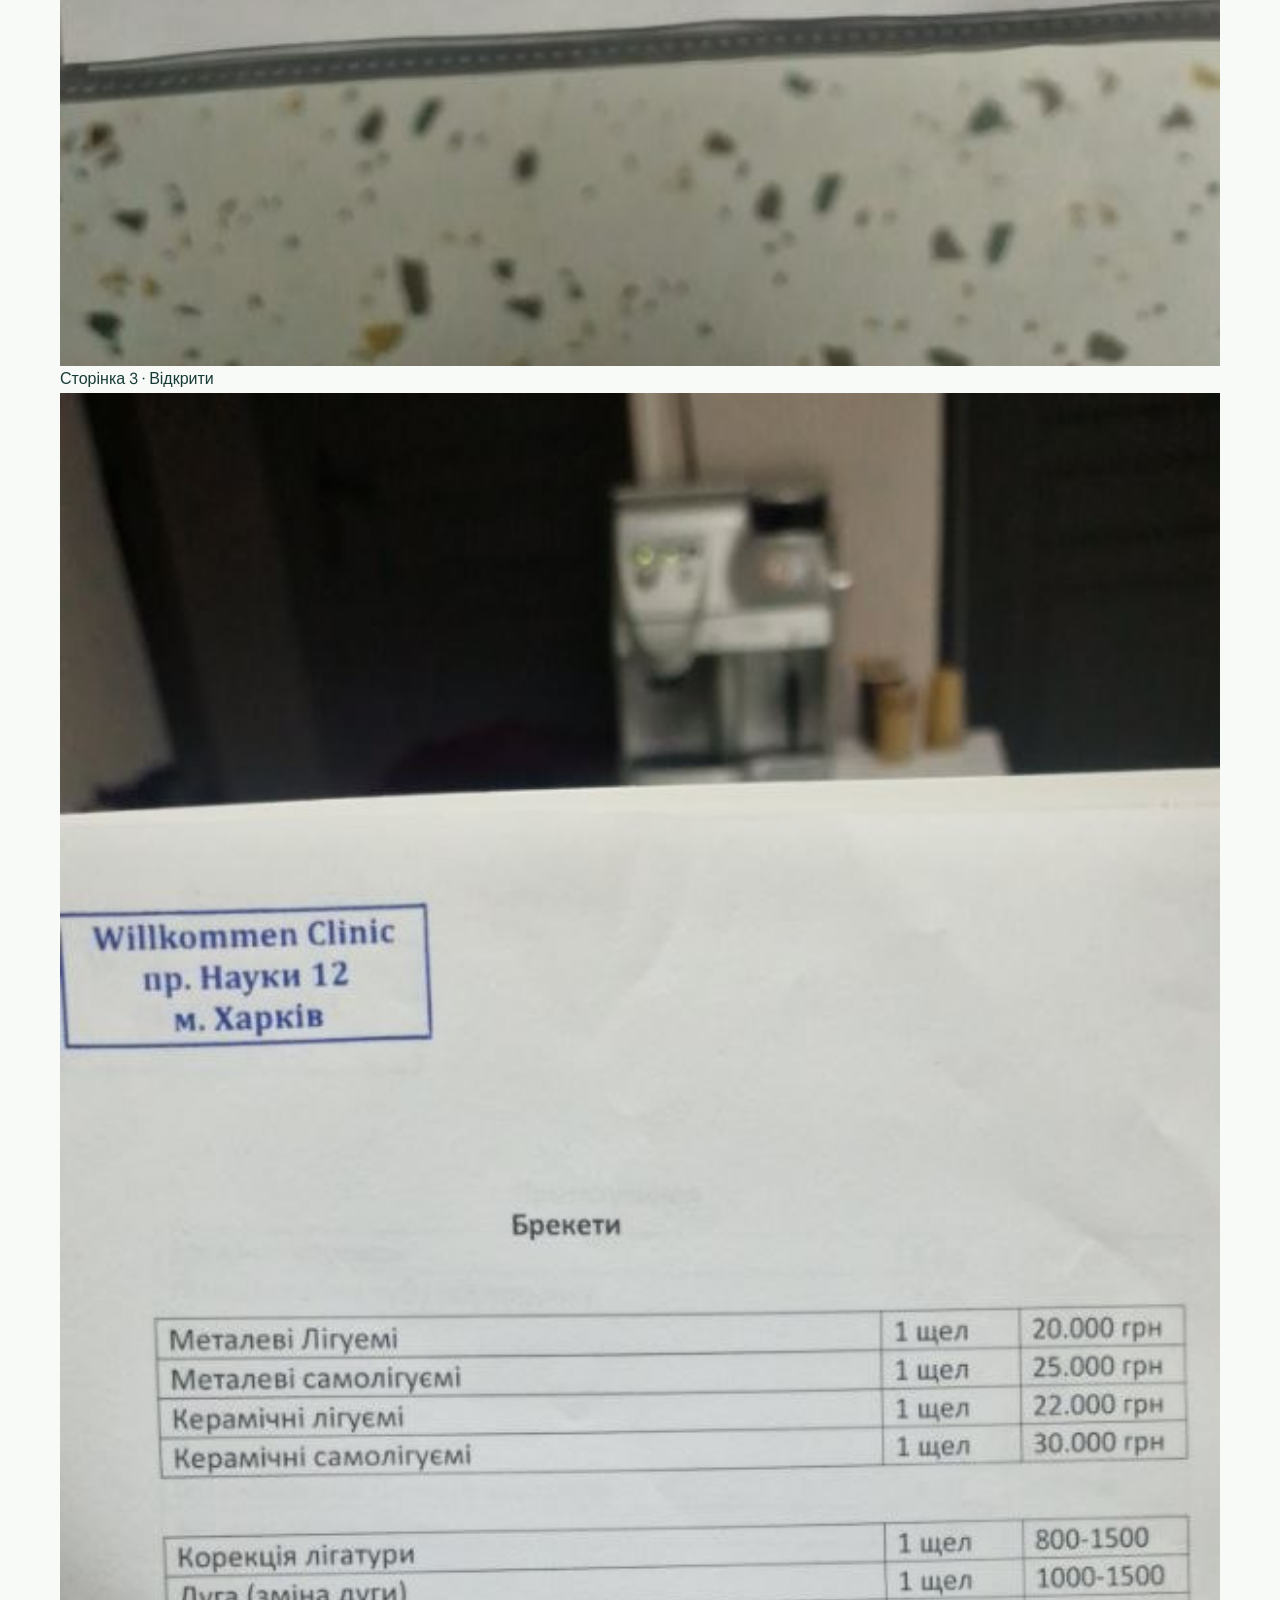
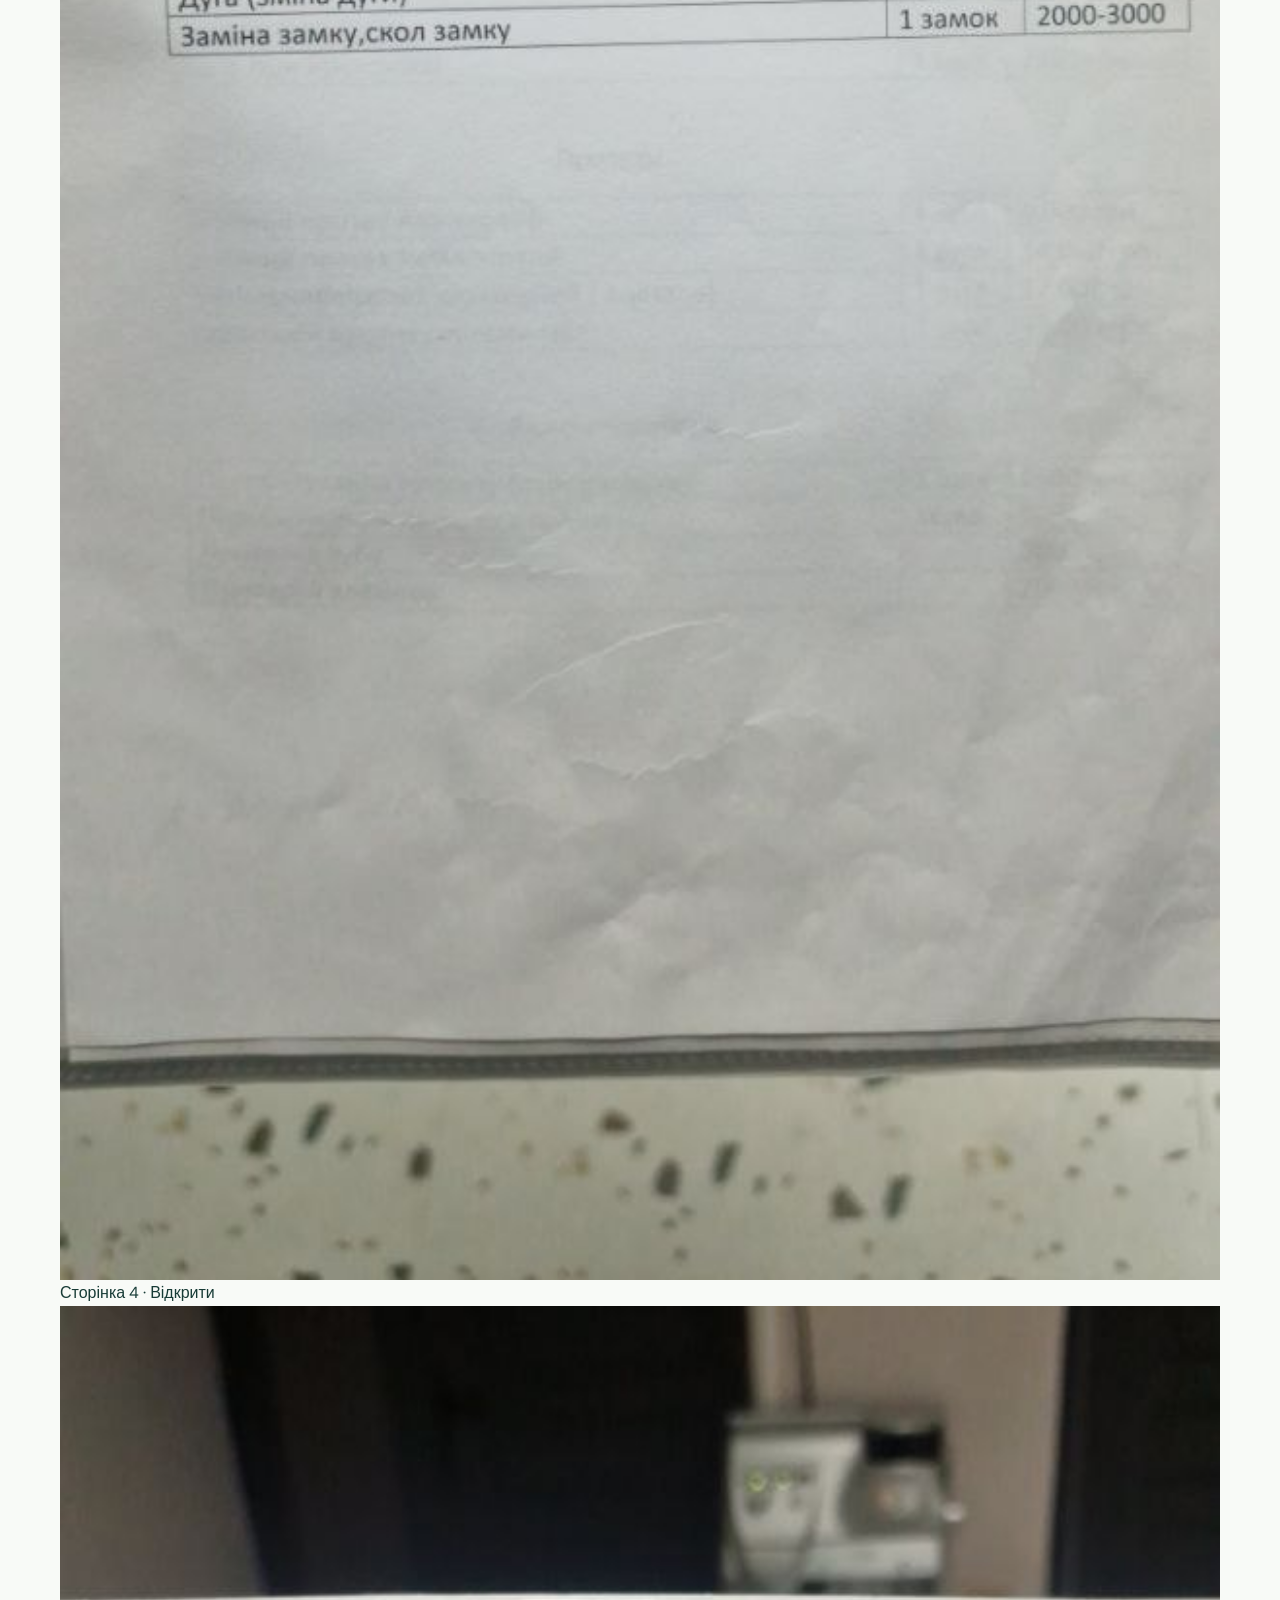
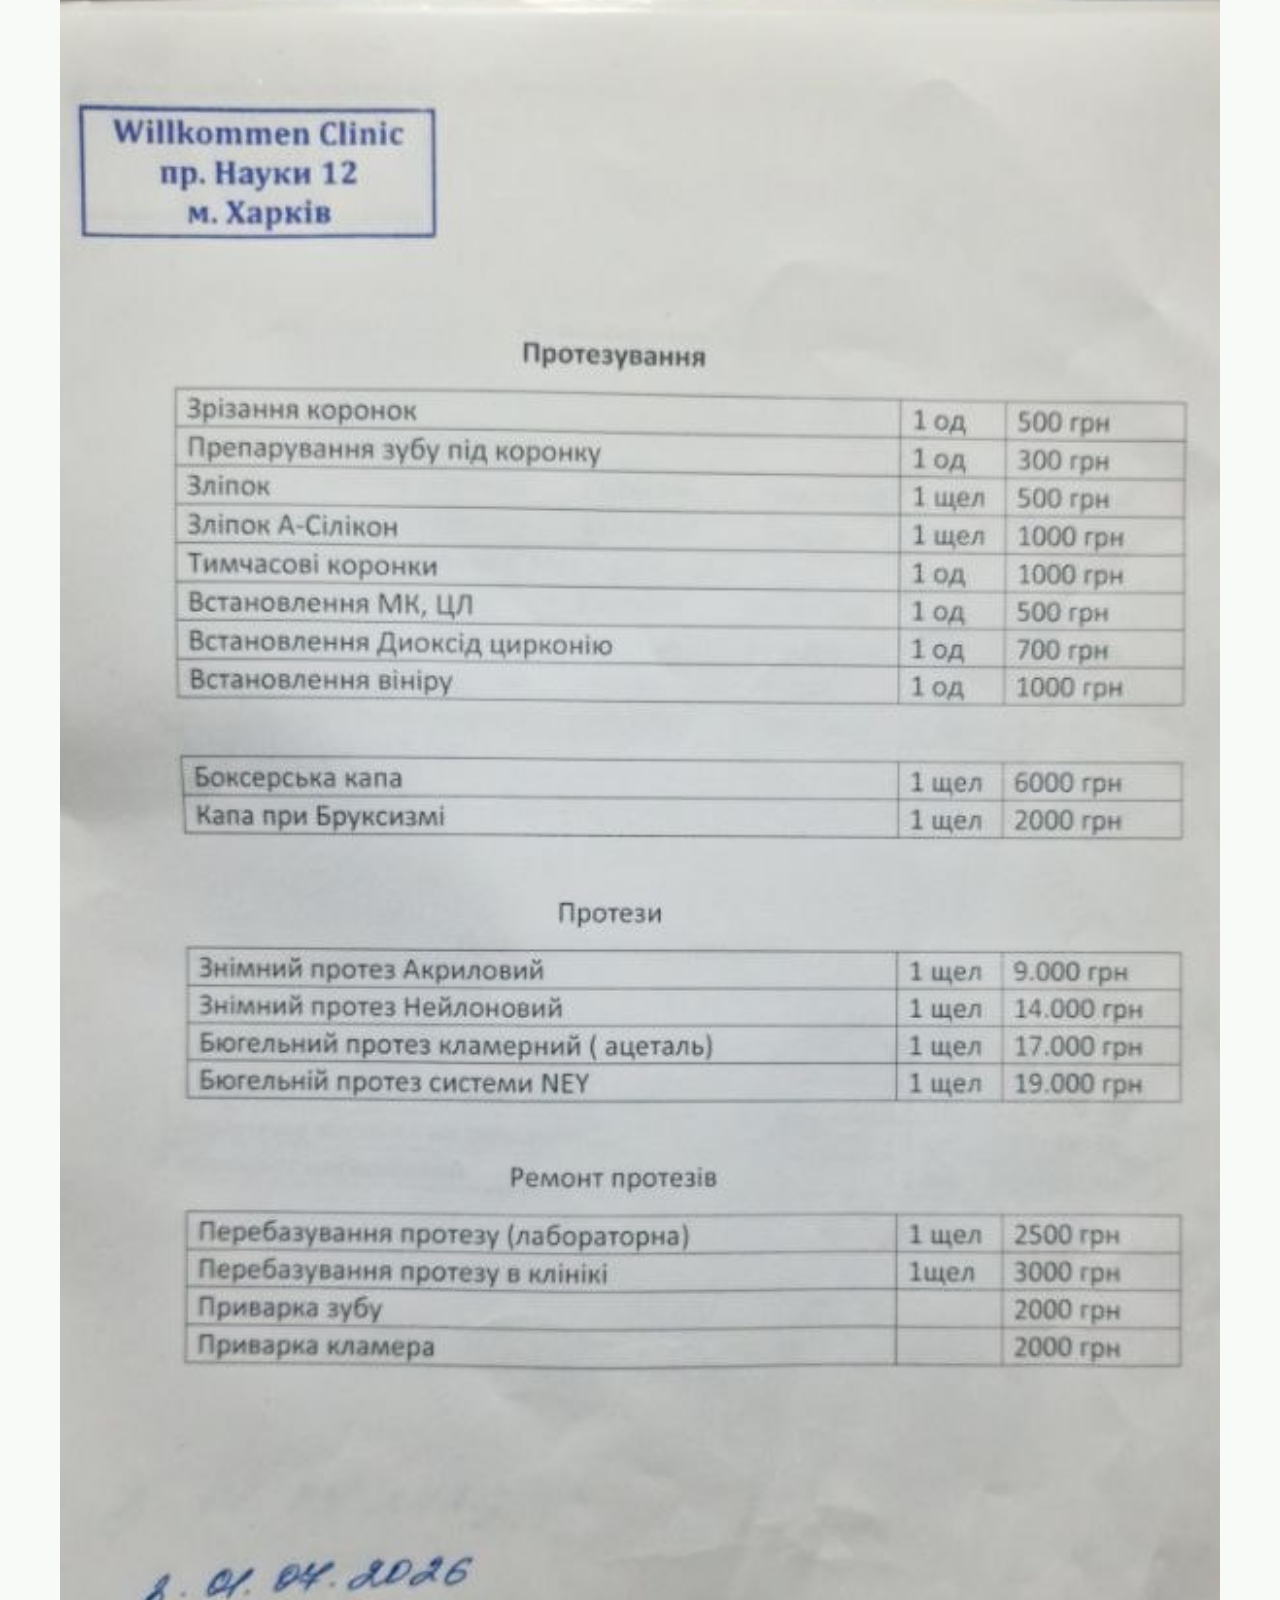
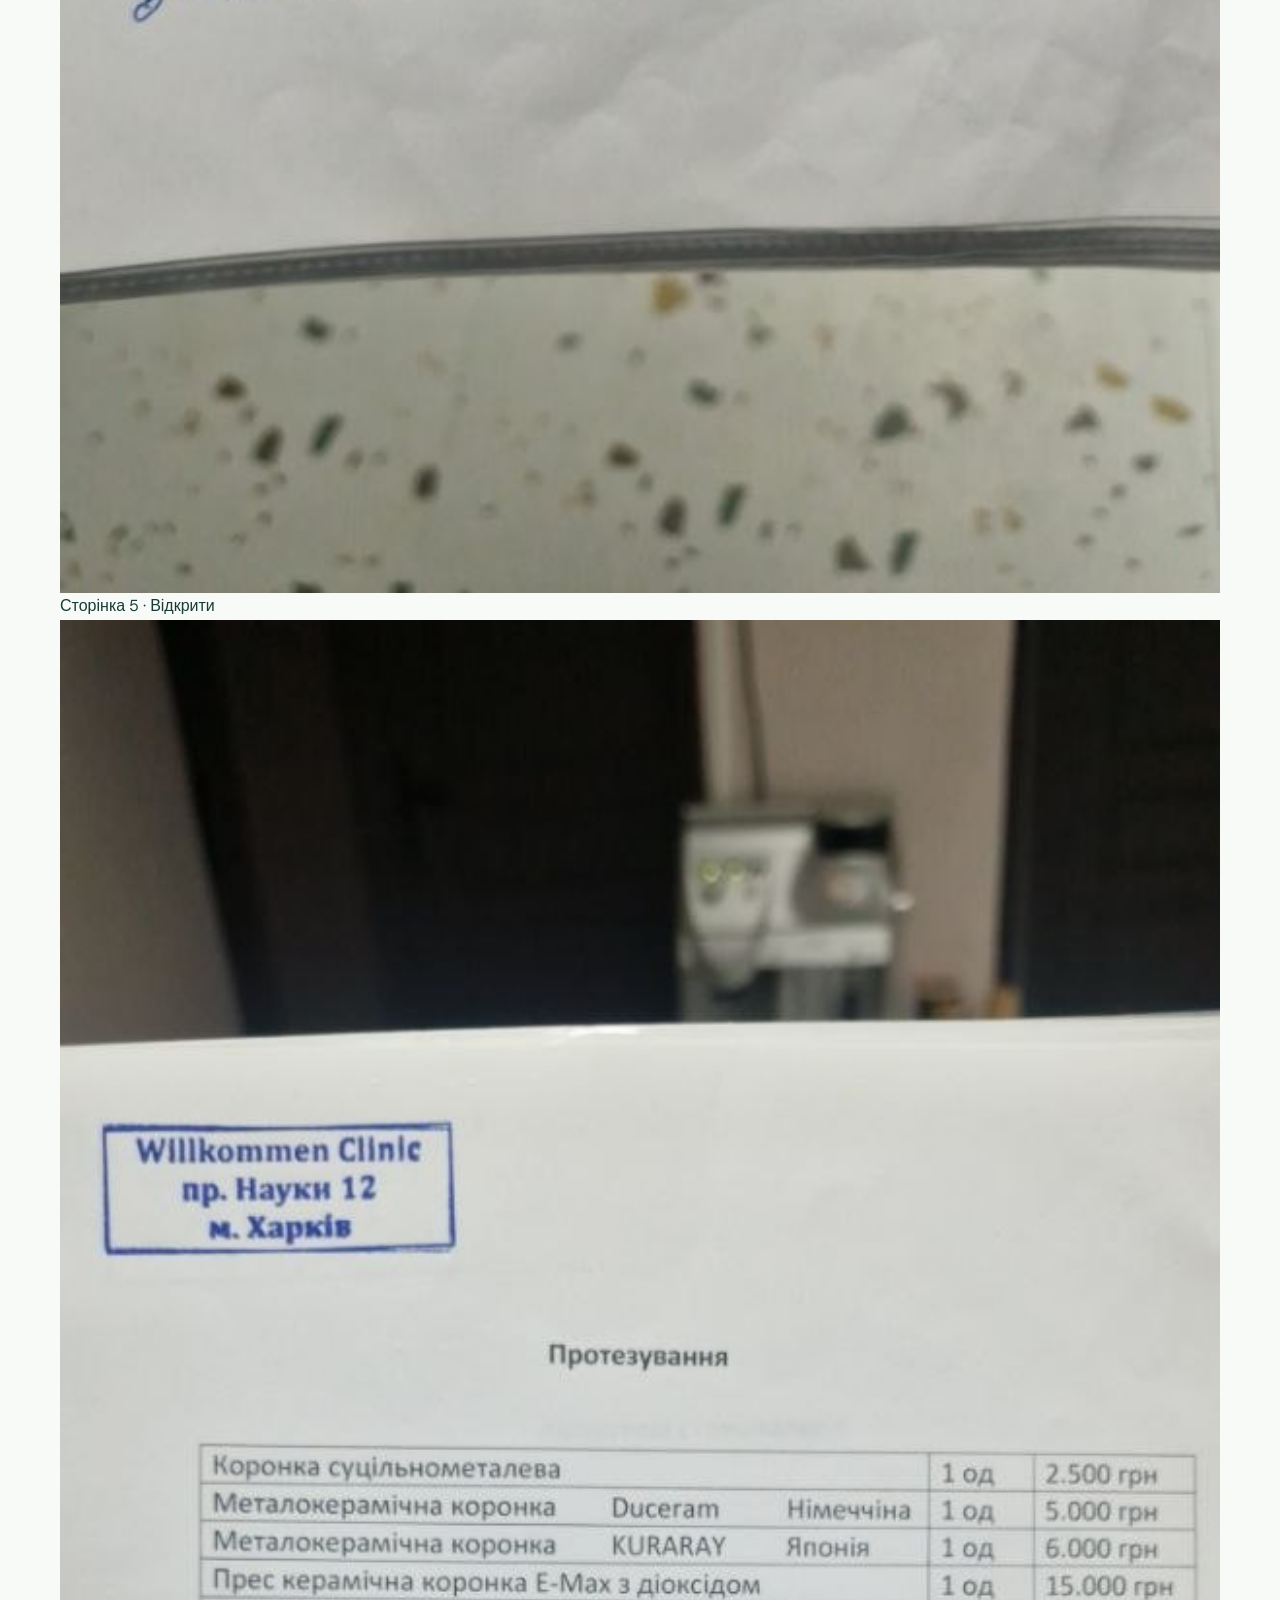
==== commit 3468e6da: "Add price list section to GogitaDent website" ====
--- a/index.html
+++ b/index.html
@@ -39,6 +39,7 @@
       <nav class="desktop-nav" aria-label="Основна навігація">
         <a href="#about" data-i18n="navAbout">Про клініку</a>
         <a href="#services" data-i18n="navServices">Послуги</a>
+        <a href="#prices" data-i18n="navPrices">Ціни</a>
         <a href="#gallery" data-i18n="navGallery">Клініка</a>
         <a href="#contacts" data-i18n="navContacts">Контакти</a>
       </nav>
@@ -123,6 +124,29 @@
       </div>
     </section>
 
+
+    <section class="section prices-section" id="prices">
+      <div class="container">
+        <div class="section-heading centered">
+          <p class="eyebrow"><span class="eyebrow-dot"></span><span data-i18n="pricesEyebrow">ПРОЗОРА ВАРТІСТЬ</span></p>
+          <h2 data-i18n="pricesTitle">Прайс-лист <em>GogitaDent.</em></h2>
+          <p class="section-intro" data-i18n="pricesIntro">Перегляньте актуальний прайс клініки. Натисніть на зображення, щоб відкрити його у повному розмірі.</p>
+        </div>
+        <div class="prices-grid">
+          <a class="price-sheet" href="прайс/photo_2026-10-20_23-58-40.jpg" target="_blank" rel="noopener noreferrer" aria-label="Відкрити прайс-лист, сторінка 1"><img src="прайс/photo_2026-10-20_23-58-40.jpg" alt="Прайс-лист GogitaDent, сторінка 1" loading="lazy"><span data-i18n="priceSheet1">Сторінка 1 · Відкрити</span></a>
+          <a class="price-sheet" href="прайс/photo_2026-10-20_23-58-46.jpg" target="_blank" rel="noopener noreferrer" aria-label="Відкрити прайс-лист, сторінка 2"><img src="прайс/photo_2026-10-20_23-58-46.jpg" alt="Прайс-лист GogitaDent, сторінка 2" loading="lazy"><span data-i18n="priceSheet2">Сторінка 2 · Відкрити</span></a>
+          <a class="price-sheet" href="прайс/photo_2026-10-20_23-58-52.jpg" target="_blank" rel="noopener noreferrer" aria-label="Відкрити прайс-лист, сторінка 3"><img src="прайс/photo_2026-10-20_23-58-52.jpg" alt="Прайс-лист GogitaDent, сторінка 3" loading="lazy"><span data-i18n="priceSheet3">Сторінка 3 · Відкрити</span></a>
+          <a class="price-sheet" href="прайс/photo_2026-10-20_23-58-56.jpg" target="_blank" rel="noopener noreferrer" aria-label="Відкрити прайс-лист, сторінка 4"><img src="прайс/photo_2026-10-20_23-58-56.jpg" alt="Прайс-лист GogitaDent, сторінка 4" loading="lazy"><span data-i18n="priceSheet4">Сторінка 4 · Відкрити</span></a>
+          <a class="price-sheet" href="прайс/photo_2026-10-20_23-59-01.jpg" target="_blank" rel="noopener noreferrer" aria-label="Відкрити прайс-лист, сторінка 5"><img src="прайс/photo_2026-10-20_23-59-01.jpg" alt="Прайс-лист GogitaDent, сторінка 5" loading="lazy"><span data-i18n="priceSheet5">Сторінка 5 · Відкрити</span></a>
+          <a class="price-sheet" href="прайс/photo_2026-10-20_23-59-04.jpg" target="_blank" rel="noopener noreferrer" aria-label="Відкрити прайс-лист, сторінка 6"><img src="прайс/photo_2026-10-20_23-59-04.jpg" alt="Прайс-лист GogitaDent, сторінка 6" loading="lazy"><span data-i18n="priceSheet6">Сторінка 6 · Відкрити</span></a>
+          <a class="price-sheet" href="прайс/photo_2026-10-20_23-59-08.jpg" target="_blank" rel="noopener noreferrer" aria-label="Відкрити прайс-лист, сторінка 7"><img src="прайс/photo_2026-10-20_23-59-08.jpg" alt="Прайс-лист GogitaDent, сторінка 7" loading="lazy"><span data-i18n="priceSheet7">Сторінка 7 · Відкрити</span></a>
+          <a class="price-sheet" href="прайс/photo_2026-10-20_23-59-11.jpg" target="_blank" rel="noopener noreferrer" aria-label="Відкрити прайс-лист, сторінка 8"><img src="прайс/photo_2026-10-20_23-59-11.jpg" alt="Прайс-лист GogitaDent, сторінка 8" loading="lazy"><span data-i18n="priceSheet8">Сторінка 8 · Відкрити</span></a>
+          <a class="price-sheet" href="прайс/photo_2026-10-20_23-58-40.jpg" target="_blank" rel="noopener noreferrer" aria-label="Відкрити прайс-лист, сторінка 9"><img src="прайс/photo_2026-10-20_23-58-40.jpg" alt="Прайс-лист GogitaDent, сторінка 9" loading="lazy"><span data-i18n="priceSheet9">Сторінка 9 · Відкрити</span></a>
+        </div>
+        <p class="prices-note" data-i18n="pricesNote">Зображення відкривається у повному розмірі в окремій вкладці. Якщо потрібна допомога з вибором послуги або уточненням вартості, зателефонуйте до клініки.</p>
+      </div>
+    </section>
+
     <section class="section gallery-section" id="gallery">
       <div class="container">
         <div class="gallery-header">
--- a/styles.css
+++ b/styles.css
@@ -0,0 +1,140 @@
+@import url('https://fonts.googleapis.com/css2?family=DM+Sans:wght@400;500;600;700&family=Manrope:wght@400;500;600;700;800&display=swap');
+
+:root{--ink:#173b36;--ink-2:#315650;--muted:#687d78;--mint:#dff1e9;--mint-2:#eef7f3;--cream:#f8faf7;--white:#fff;--coral:#db8068;--line:#dce8e2;--shadow:0 24px 70px rgba(24,65,55,.12);--radius:24px}
+*{box-sizing:border-box}
+html{scroll-behavior:smooth;scroll-padding-top:95px}
+body{margin:0;background:var(--cream);color:var(--ink);font-family:'DM Sans',Arial,sans-serif;font-size:16px;line-height:1.65;-webkit-font-smoothing:antialiased}
+img{display:block;width:100%;height:100%;object-fit:cover}
+a{color:inherit;text-decoration:none}
+button{font:inherit}
+.container{width:min(1160px,calc(100% - 48px));margin-inline:auto}
+.skip-link{position:absolute;left:-999px;top:10px;z-index:100;background:white;padding:10px 16px;border-radius:8px}
+.skip-link:focus{left:10px}
+.site-header{position:sticky;top:0;z-index:20;background:rgba(248,250,247,.91);backdrop-filter:blur(16px);border-bottom:1px solid rgba(220,232,226,.8)}
+.header-inner{height:86px;display:flex;align-items:center;justify-content:space-between;gap:28px}
+.brand{display:flex;align-items:center;gap:11px;flex-shrink:0}
+.brand-mark{width:43px;height:43px;display:grid;place-items:center;position:relative;border-radius:15px;background:var(--ink);color:white;font-family:Manrope,sans-serif;font-size:24px;font-weight:800;letter-spacing:-2px}
+.brand-mark span{font-size:14px;color:#a8e3ce;letter-spacing:0;margin-left:-3px}
+.brand-name{font-family:Manrope,sans-serif;font-size:19px;line-height:1.15;font-weight:800;letter-spacing:-.7px}
+.brand-name>span{color:#6d9c8b}
+.brand-name small{display:block;margin-top:4px;font:500 10px 'DM Sans',sans-serif;letter-spacing:.3px;color:var(--muted)}
+.desktop-nav{display:flex;align-items:center;gap:27px;margin-left:auto}
+.desktop-nav a{font-size:13px;font-weight:600;color:#536b64;transition:color .2s}
+.desktop-nav a:hover,.text-link:hover{color:var(--coral)}
+.header-actions{display:flex;align-items:center;gap:15px}
+.language-switch{display:flex;padding:3px;border-radius:30px;background:#eaf2ed;gap:2px}
+.lang-btn{border:0;background:transparent;color:#668078;border-radius:24px;padding:6px 9px;font-size:11px;font-weight:800;cursor:pointer}
+.lang-btn.active{background:white;color:var(--ink);box-shadow:0 2px 7px #1b49330d}
+.button{display:inline-flex;align-items:center;justify-content:center;gap:18px;padding:14px 20px;border:1px solid var(--ink);border-radius:9px;background:var(--ink);color:white;font-weight:700;font-size:13px;transition:transform .2s,background .2s,border-color .2s}
+.button:hover{transform:translateY(-2px);background:#28584d;border-color:#28584d}
+.button-small{padding:11px 15px;font-size:12px}
+.hero{position:relative;overflow:hidden;padding:74px 0 78px;background:linear-gradient(115deg,#f8faf7 0%,#f2f8f3 56%,#e5f2e9 100%)}
+.hero-grid{display:grid;grid-template-columns:1fr .9fr;align-items:center;gap:66px;position:relative;z-index:1}
+.hero-copy{padding:10px 0 8px}
+.eyebrow{display:flex;align-items:center;gap:9px;margin:0 0 23px;color:#64897a;font-size:10px;font-weight:800;letter-spacing:2px}
+.eyebrow-dot{width:7px;height:7px;background:var(--coral);border-radius:50%;display:inline-block;box-shadow:0 0 0 4px #db80681c}
+h1,h2,h3,p{margin-top:0}
+h1,h2{font-family:Manrope,sans-serif;letter-spacing:-2.4px;line-height:1.12;font-weight:700}
+h1{max-width:590px;margin-bottom:24px;font-size:clamp(42px,5vw,66px)}
+h1 em,h2 em{font-style:normal;color:#6b9b87}
+.hero-text{max-width:470px;margin-bottom:30px;color:#61756f;font-size:16px;line-height:1.8}
+.hero-buttons{display:flex;align-items:center;gap:26px;flex-wrap:wrap}
+.hero-buttons .button{padding:16px 21px}
+.text-link{display:inline-flex;align-items:center;gap:12px;font-size:13px;font-weight:700;transition:color .2s}
+.hero-facts{display:flex;gap:28px;margin-top:48px;padding-top:23px;border-top:1px solid #d9e6dd}
+.hero-facts>div{display:flex;align-items:center;gap:11px}
+.fact-icon{display:grid;place-items:center;width:37px;height:37px;border:1px solid #cddfd3;border-radius:12px;color:#679683;font-size:19px}
+.hero-facts strong,.hero-facts small{display:block}
+.hero-facts strong{font-size:11px;font-weight:800}
+.hero-facts small{margin-top:2px;font-size:10px;color:var(--muted)}
+.hero-visual{position:relative;max-width:490px;width:100%;justify-self:end;padding:0 18px 20px 0}
+.hero-image-frame{position:relative;overflow:hidden;aspect-ratio:4/4.5;border-radius:48% 48% 18px 18px;background:#d9e9df;box-shadow:var(--shadow)}
+.hero-image-frame:after{content:"";position:absolute;inset:0;background:linear-gradient(180deg,transparent 60%,#163a3324)}
+.hero-image-frame img{transition:transform .7s}
+.hero-image-frame:hover img{transform:scale(1.035)}
+.image-label{position:absolute;z-index:1;bottom:19px;left:19px;right:19px;display:flex;align-items:center;gap:10px;padding:13px 15px;border:1px solid #ffffff80;border-radius:10px;background:#ffffffdf;backdrop-filter:blur(10px);font-size:11px;font-weight:700}
+.label-pulse{width:7px;height:7px;border-radius:50%;background:#6eaa8e;box-shadow:0 0 0 4px #6eaa8e24;flex-shrink:0}
+.floating-note{position:absolute;z-index:2;left:-40px;bottom:51px;display:flex;align-items:center;gap:12px;padding:15px 18px;background:white;border-radius:14px;box-shadow:0 16px 44px #1b49331a}
+.note-symbol{display:grid;place-items:center;width:37px;height:37px;border-radius:12px;background:#e9f5ee;color:#6b9b87;font-size:22px}
+.floating-note strong,.floating-note small{display:block}
+.floating-note strong{font:800 13px Manrope,sans-serif}
+.floating-note small{margin-top:3px;font-size:10px;color:var(--muted)}
+.hero-ornament{position:absolute;right:-8px;top:35px;color:#8ab9a0;font:800 30px Manrope,sans-serif;opacity:.8;transform:rotate(12deg)}
+.hero-ornament span{color:var(--coral);font-size:17px}
+.hero-glow{position:absolute;border:1px solid #c8e2d2;border-radius:50%;pointer-events:none}
+.glow-one{width:350px;height:350px;right:-200px;top:-130px}
+.glow-two{width:200px;height:200px;left:-140px;bottom:-100px}
+.hero-bottom-line{position:absolute;bottom:0;left:0;width:100%;height:5px;background:linear-gradient(90deg,#dbeee2,#8dbba5,#e3b3a5,#dbeee2)}
+.trust-strip{background:white;border-bottom:1px solid var(--line)}
+.trust-grid{display:grid;grid-template-columns:repeat(3,1fr);padding:22px 0}
+.trust-grid>div{display:flex;align-items:center;justify-content:center;gap:13px;border-right:1px solid var(--line);font-size:12px;font-weight:700}
+.trust-grid>div:last-child{border:0}
+.trust-number{color:#79a38f;font:800 11px Manrope,sans-serif;letter-spacing:1px}
+.section{padding:105px 0}
+.about-grid{display:grid;grid-template-columns:.92fr 1.08fr;gap:90px}
+.section-heading h2{font-size:clamp(34px,4vw,48px);margin-bottom:0}
+.section-heading .eyebrow{margin-bottom:20px}
+.about-copy>p{color:#62756f;font-size:15px;line-height:1.9;margin-bottom:30px}
+.value-list{display:grid;gap:20px}
+.value-item{display:grid;grid-template-columns:42px 1fr;gap:15px;padding-top:19px;border-top:1px solid var(--line)}
+.value-icon{display:grid;place-items:center;width:40px;height:40px;border-radius:13px;background:#e5f2e9;color:#64947e;font-size:18px}
+.value-item h3{font:800 14px Manrope,sans-serif;margin:1px 0 6px}
+.value-item p{margin:0;color:var(--muted);font-size:12px;line-height:1.75}
+.services-section{background:#edf5ef}
+.centered{text-align:center;max-width:730px;margin:0 auto 44px}
+.centered .eyebrow{justify-content:center}
+.centered h2{margin-bottom:17px}
+.section-intro{max-width:570px;margin:0 auto;color:var(--muted);font-size:14px;line-height:1.8}
+.services-grid{display:grid;grid-template-columns:repeat(4,1fr);gap:15px}
+.service-card{position:relative;display:flex;flex-direction:column;min-height:270px;padding:24px 21px 22px;background:#fff;border:1px solid #e2ece5;border-radius:16px;transition:transform .2s,box-shadow .2s}
+.service-card:hover{transform:translateY(-5px);box-shadow:0 15px 35px #244c3c0d}
+.service-index{position:absolute;right:20px;top:20px;color:#a5b9ae;font:800 10px Manrope,sans-serif}
+.service-icon{display:grid;place-items:center;width:47px;height:47px;margin-bottom:22px;border-radius:15px;background:#e9f4ed;color:#659781;font-size:23px}
+.service-card h3{font:800 16px/1.4 Manrope,sans-serif;letter-spacing:-.3px;margin-bottom:10px}
+.service-card p{font-size:12px;line-height:1.75;color:var(--muted);margin-bottom:20px}
+.service-link{display:inline-flex;gap:7px;align-items:center;margin-top:auto;color:#5f927b;font-size:11px;font-weight:800}
+.services-note{max-width:800px;margin:24px auto 0;text-align:center;color:#72867c;font-size:11px;line-height:1.7}
+.gallery-section{background:#fbfcfa}
+.gallery-header{display:flex;align-items:end;justify-content:space-between;gap:40px;margin-bottom:35px}
+.gallery-header .section-heading{max-width:570px}
+.gallery-header>p{max-width:340px;margin:0 0 5px;color:var(--muted);font-size:13px;line-height:1.8}
+.gallery-grid{display:grid;grid-template-columns:1.35fr 1fr 1fr 1fr;grid-template-rows:190px 190px;gap:13px}
+.gallery-item{overflow:hidden;margin:0;border-radius:14px;background:#e2eee6}
+.gallery-item img{transition:transform .6s}
+.gallery-item:hover img{transform:scale(1.045)}
+.gallery-large{grid-row:span 2}
+.visit-section{padding:88px 0;background:var(--ink);color:white;position:relative;overflow:hidden}
+.visit-section:after{content:"G+";position:absolute;right:-40px;bottom:-140px;color:#ffffff08;font:800 350px Manrope,sans-serif;letter-spacing:-30px;pointer-events:none}
+.visit-grid{display:grid;grid-template-columns:1fr .75fr;gap:90px;align-items:center;position:relative;z-index:1}
+.eyebrow-light{color:#b0d7c2}
+.visit-copy h2{font-size:clamp(42px,5vw,60px);margin-bottom:20px}
+.visit-copy h2 em{color:#a4d7bd}
+.visit-copy>p:not(.eyebrow){max-width:490px;color:#c1d4cc;font-size:14px;line-height:1.85;margin-bottom:28px}
+.visit-buttons{display:flex;gap:10px;flex-wrap:wrap}
+.button-light{background:#d9f0e3;border-color:#d9f0e3;color:#173b36}
+.button-light:hover{background:#fff;border-color:#fff}
+.button-outline-light{background:transparent;border-color:#65877a;color:#f4fbf6}
+.button-outline-light:hover{background:#ffffff12;border-color:#b5d6c5}
+.contact-card{padding:29px 30px;border:1px solid #ffffff20;border-radius:18px;background:#ffffff08;backdrop-filter:blur(8px)}
+.contact-block{display:grid;gap:8px}
+.contact-label{font-size:9px;font-weight:800;letter-spacing:1.7px;color:#9fc7b3;margin-bottom:5px}
+.contact-block>a:not(.map-link){font:700 21px Manrope,sans-serif;letter-spacing:.2px;transition:color .2s}
+.contact-block>a:not(.map-link):hover{color:#b6e6cd}
+.contact-block p{margin:0;font-size:14px;color:#f4faf6}
+.contact-divider{height:1px;background:#ffffff20;margin:22px 0}
+.map-link{color:#b1dfc5;font-size:11px;font-weight:700;margin-top:4px}
+.hours-row{display:flex;justify-content:space-between;gap:15px;font-size:12px;color:#d3e2db;margin-top:7px}
+.hours-row strong{font-weight:700;color:white;text-align:right}
+.site-footer{background:#102e29;color:#c5d7ce}
+.footer-inner{display:flex;align-items:center;justify-content:space-between;gap:25px;padding:24px 0}
+.footer-brand .brand-mark{background:#e0f1e7;color:var(--ink)}
+.footer-brand .brand-mark span{color:#6d9c8b}
+.footer-brand .brand-name{color:white}
+.footer-brand .brand-name>span{color:#9dcab2}
+.footer-brand .brand-name small{color:#a9c2b6}
+.footer-inner>p{margin:0;font-size:10px;color:#a9c2b6}
+.copyright{font-size:10px;color:#a9c2b6;white-space:nowrap}
+@media(max-width:1000px){.desktop-nav{gap:15px}.hero-grid{gap:35px}.hero-facts{gap:15px}.floating-note{left:-20px}.services-grid{grid-template-columns:repeat(2,1fr)}.visit-grid{gap:40px}.gallery-grid{grid-template-rows:160px 160px}}
+@media(max-width:760px){.container{width:min(100% - 36px,560px)}.header-inner{height:72px;gap:12px}.desktop-nav{display:none}.header-actions{gap:8px}.header-actions .button{display:none}.brand-mark{width:39px;height:39px}.brand-name{font-size:17px}.hero{padding:48px 0 55px}.hero-grid{grid-template-columns:1fr;gap:35px}.hero-copy{padding:0}.hero h1{font-size:clamp(40px,11vw,58px);letter-spacing:-1.9px}.hero-text{font-size:14px}.hero-facts{margin-top:34px;gap:18px}.hero-facts small{max-width:135px}.hero-visual{justify-self:center;width:min(88%,430px);padding-right:10px}.hero-image-frame{aspect-ratio:4/3.7;border-radius:42% 42% 17px 17px}.floating-note{left:-18px;bottom:35px;padding:11px 13px}.floating-note small{max-width:160px}.hero-ornament{right:-3px}.trust-grid{padding:17px 0;gap:8px}.trust-grid>div{gap:7px;font-size:10px;text-align:center;line-height:1.35}.trust-number{font-size:9px}.section{padding:72px 0}.about-grid{grid-template-columns:1fr;gap:25px}.section-heading h2{font-size:clamp(33px,9vw,44px);letter-spacing:-1.5px}.about-copy>p{font-size:14px}.centered{margin-bottom:30px}.services-grid{gap:11px}.service-card{padding:19px 16px;min-height:260px}.service-card h3{font-size:14px}.gallery-header{display:block}.gallery-header>p{margin-top:18px}.gallery-grid{grid-template-columns:1fr 1fr;grid-template-rows:190px 150px 150px;gap:10px}.gallery-large{grid-row:span 2}.visit-section{padding:67px 0}.visit-grid{grid-template-columns:1fr;gap:35px}.visit-copy h2{font-size:48px}.contact-card{padding:24px 22px}.footer-inner{flex-wrap:wrap;gap:17px}.footer-inner>p{order:3;width:100%;line-height:1.6}.copyright{margin-left:auto}}
+@media(max-width:390px){.container{width:calc(100% - 28px)}.brand-name small{font-size:9px}.hero-buttons{gap:17px}.hero-buttons .button{padding:14px 15px}.hero-facts{gap:10px}.hero-facts strong{font-size:10px}.hero-facts small{font-size:9px}.services-grid{grid-template-columns:1fr}.service-card{min-height:225px}.service-icon{margin-bottom:15px}.gallery-grid{grid-template-rows:150px 125px 125px}.visit-buttons .button{padding:12px 13px;font-size:12px}.contact-block>a:not(.map-link){font-size:19px}}
+@media(prefers-reduced-motion:reduce){*,*::before,*::after{scroll-behavior:auto!important;transition:none!important;animation:none!important}}
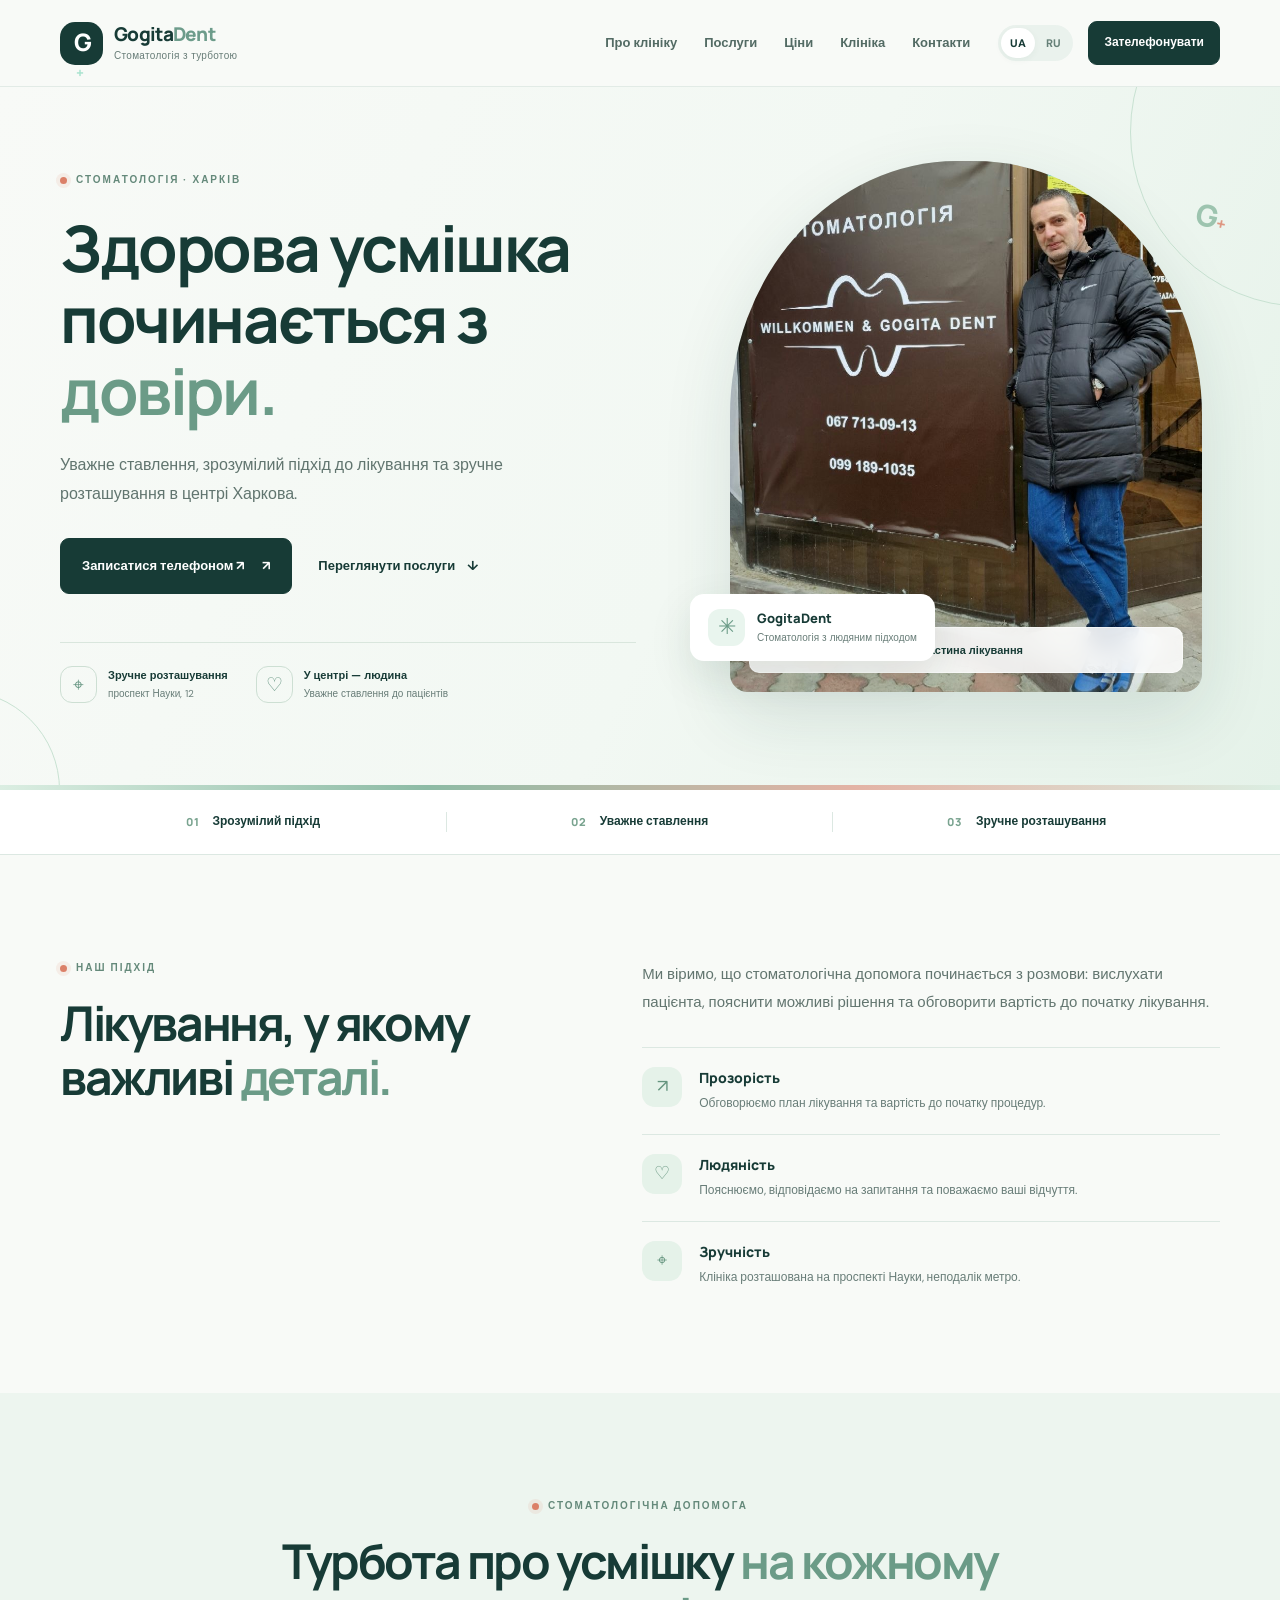
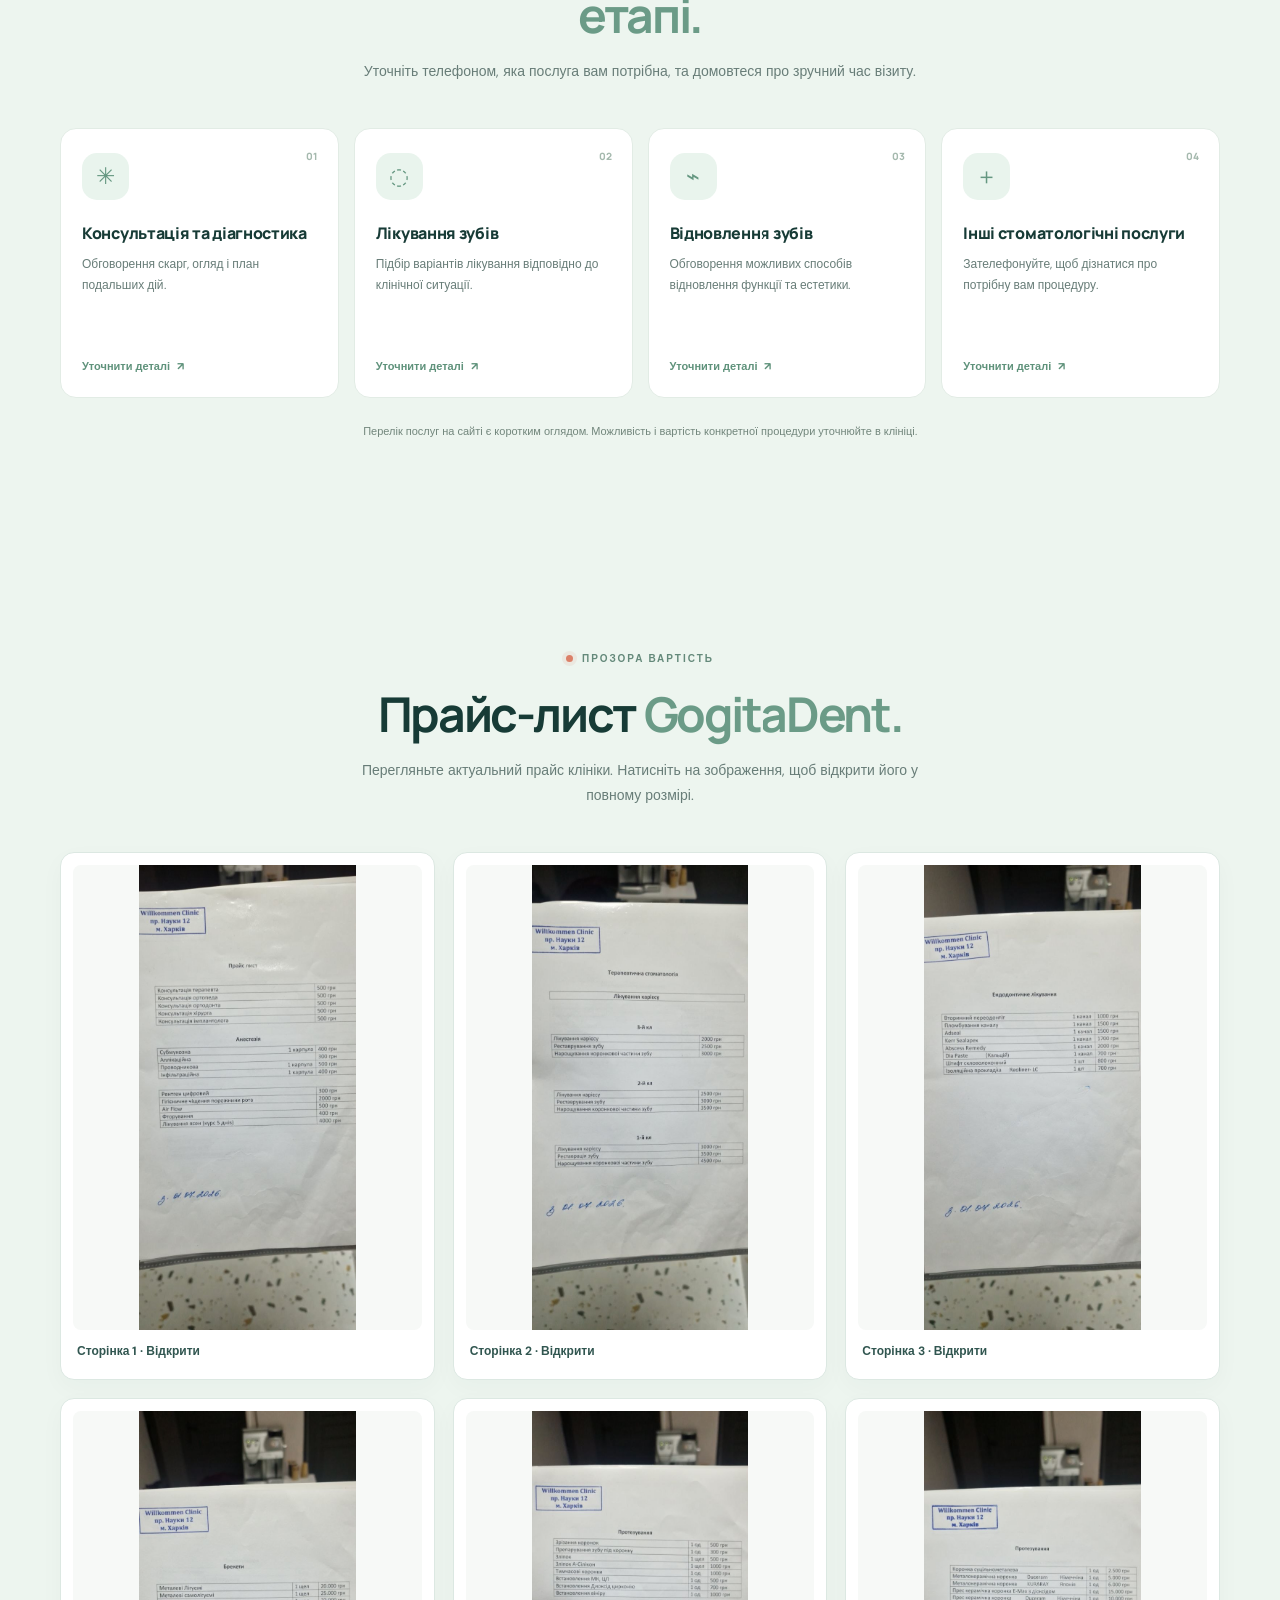
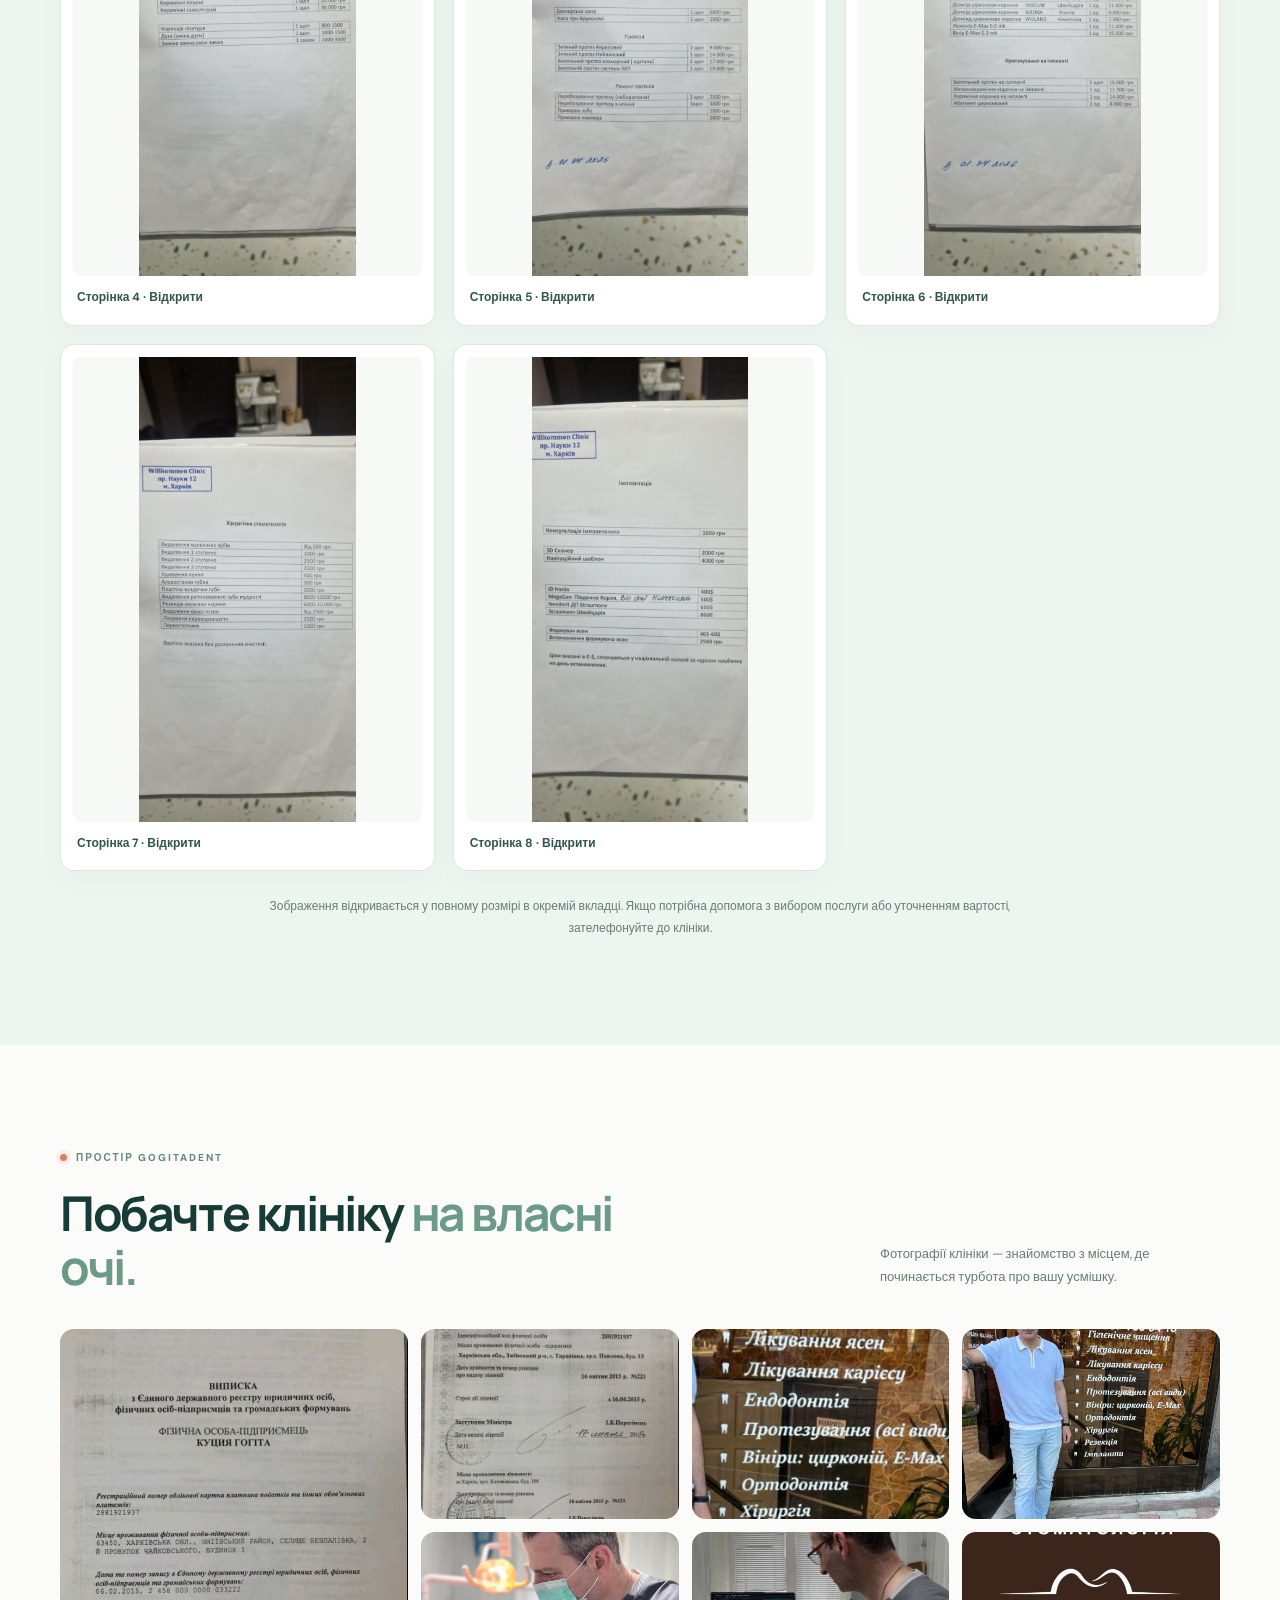
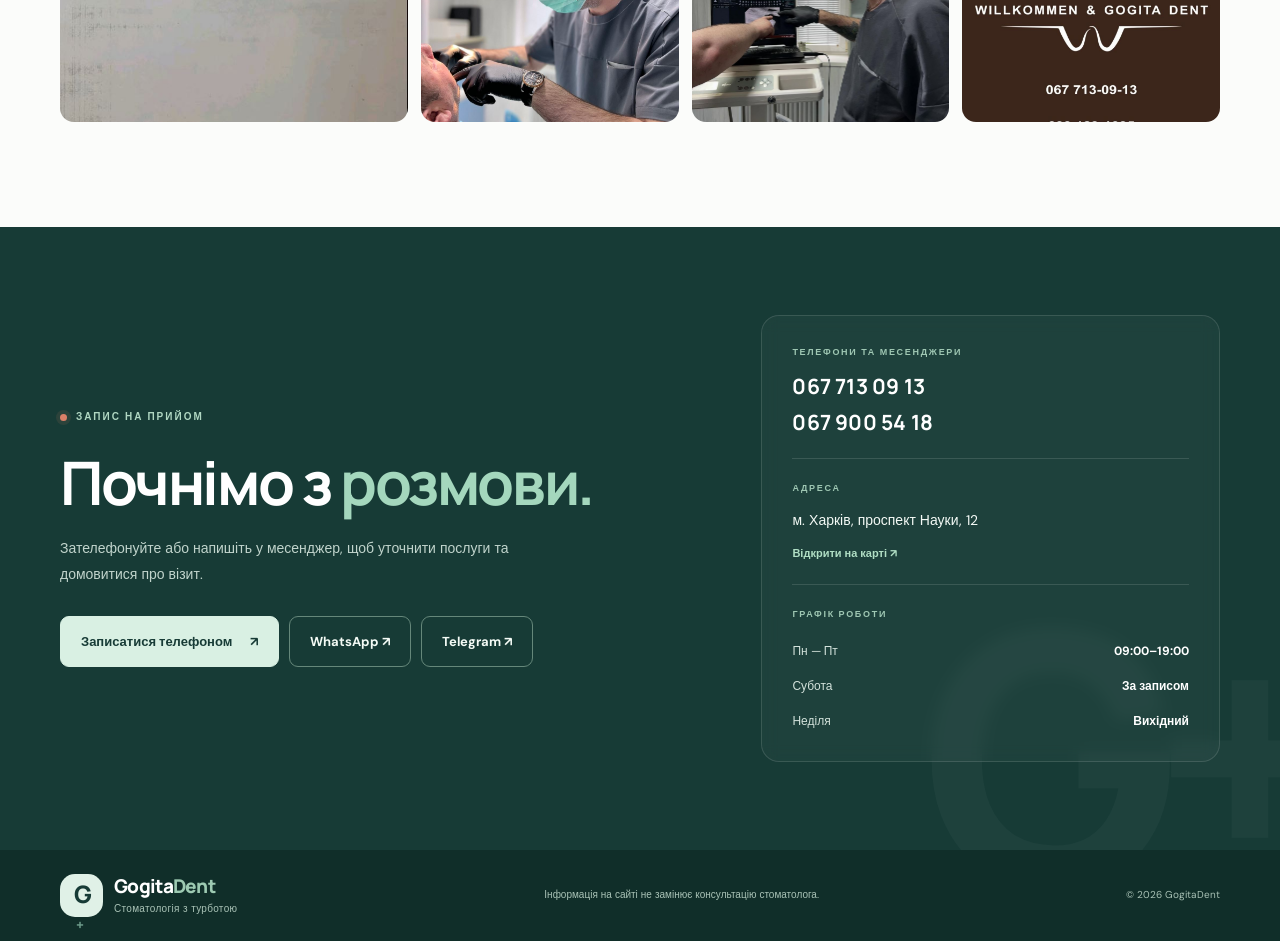
==== commit 7b0cc6b8: "Remove duplicate price sheet card" ====
--- a/index.html
+++ b/index.html
@@ -141,7 +141,6 @@
           <a class="price-sheet" href="прайс/photo_2026-10-20_23-59-04.jpg" target="_blank" rel="noopener noreferrer" aria-label="Відкрити прайс-лист, сторінка 6"><img src="прайс/photo_2026-10-20_23-59-04.jpg" alt="Прайс-лист GogitaDent, сторінка 6" loading="lazy"><span data-i18n="priceSheet6">Сторінка 6 · Відкрити</span></a>
           <a class="price-sheet" href="прайс/photo_2026-10-20_23-59-08.jpg" target="_blank" rel="noopener noreferrer" aria-label="Відкрити прайс-лист, сторінка 7"><img src="прайс/photo_2026-10-20_23-59-08.jpg" alt="Прайс-лист GogitaDent, сторінка 7" loading="lazy"><span data-i18n="priceSheet7">Сторінка 7 · Відкрити</span></a>
           <a class="price-sheet" href="прайс/photo_2026-10-20_23-59-11.jpg" target="_blank" rel="noopener noreferrer" aria-label="Відкрити прайс-лист, сторінка 8"><img src="прайс/photo_2026-10-20_23-59-11.jpg" alt="Прайс-лист GogitaDent, сторінка 8" loading="lazy"><span data-i18n="priceSheet8">Сторінка 8 · Відкрити</span></a>
-          <a class="price-sheet" href="прайс/photo_2026-10-20_23-58-40.jpg" target="_blank" rel="noopener noreferrer" aria-label="Відкрити прайс-лист, сторінка 9"><img src="прайс/photo_2026-10-20_23-58-40.jpg" alt="Прайс-лист GogitaDent, сторінка 9" loading="lazy"><span data-i18n="priceSheet9">Сторінка 9 · Відкрити</span></a>
         </div>
         <p class="prices-note" data-i18n="pricesNote">Зображення відкривається у повному розмірі в окремій вкладці. Якщо потрібна допомога з вибором послуги або уточненням вартості, зателефонуйте до клініки.</p>
       </div>
--- a/styles.css
+++ b/styles.css
@@ -138,3 +138,14 @@
 @media(max-width:760px){.container{width:min(100% - 36px,560px)}.header-inner{height:72px;gap:12px}.desktop-nav{display:none}.header-actions{gap:8px}.header-actions .button{display:none}.brand-mark{width:39px;height:39px}.brand-name{font-size:17px}.hero{padding:48px 0 55px}.hero-grid{grid-template-columns:1fr;gap:35px}.hero-copy{padding:0}.hero h1{font-size:clamp(40px,11vw,58px);letter-spacing:-1.9px}.hero-text{font-size:14px}.hero-facts{margin-top:34px;gap:18px}.hero-facts small{max-width:135px}.hero-visual{justify-self:center;width:min(88%,430px);padding-right:10px}.hero-image-frame{aspect-ratio:4/3.7;border-radius:42% 42% 17px 17px}.floating-note{left:-18px;bottom:35px;padding:11px 13px}.floating-note small{max-width:160px}.hero-ornament{right:-3px}.trust-grid{padding:17px 0;gap:8px}.trust-grid>div{gap:7px;font-size:10px;text-align:center;line-height:1.35}.trust-number{font-size:9px}.section{padding:72px 0}.about-grid{grid-template-columns:1fr;gap:25px}.section-heading h2{font-size:clamp(33px,9vw,44px);letter-spacing:-1.5px}.about-copy>p{font-size:14px}.centered{margin-bottom:30px}.services-grid{gap:11px}.service-card{padding:19px 16px;min-height:260px}.service-card h3{font-size:14px}.gallery-header{display:block}.gallery-header>p{margin-top:18px}.gallery-grid{grid-template-columns:1fr 1fr;grid-template-rows:190px 150px 150px;gap:10px}.gallery-large{grid-row:span 2}.visit-section{padding:67px 0}.visit-grid{grid-template-columns:1fr;gap:35px}.visit-copy h2{font-size:48px}.contact-card{padding:24px 22px}.footer-inner{flex-wrap:wrap;gap:17px}.footer-inner>p{order:3;width:100%;line-height:1.6}.copyright{margin-left:auto}}
 @media(max-width:390px){.container{width:calc(100% - 28px)}.brand-name small{font-size:9px}.hero-buttons{gap:17px}.hero-buttons .button{padding:14px 15px}.hero-facts{gap:10px}.hero-facts strong{font-size:10px}.hero-facts small{font-size:9px}.services-grid{grid-template-columns:1fr}.service-card{min-height:225px}.service-icon{margin-bottom:15px}.gallery-grid{grid-template-rows:150px 125px 125px}.visit-buttons .button{padding:12px 13px;font-size:12px}.contact-block>a:not(.map-link){font-size:19px}}
 @media(prefers-reduced-motion:reduce){*,*::before,*::after{scroll-behavior:auto!important;transition:none!important;animation:none!important}}
+
+/* Price list */
+.prices-section{background:#edf5ef}
+.prices-grid{display:grid;grid-template-columns:repeat(3,minmax(0,1fr));gap:18px}
+.price-sheet{display:flex;flex-direction:column;gap:10px;min-width:0;padding:12px;background:#fff;border:1px solid var(--line);border-radius:14px;box-shadow:0 8px 24px #244c3c08;transition:transform .2s,box-shadow .2s}
+.price-sheet:hover{transform:translateY(-3px);box-shadow:0 14px 32px #244c3c12}
+.price-sheet img{width:100%;height:auto;aspect-ratio:3/4;object-fit:contain;background:#f7f9f7;border-radius:8px}
+.price-sheet span{font-size:12px;font-weight:700;color:var(--ink-2);padding:2px 4px 5px}
+.prices-note{max-width:760px;margin:25px auto 0;text-align:center;color:var(--muted);font-size:12px;line-height:1.8}
+@media(max-width:760px){.prices-grid{grid-template-columns:repeat(2,minmax(0,1fr));gap:11px}.price-sheet{padding:8px}.price-sheet span{font-size:11px}}
+@media(max-width:390px){.prices-grid{gap:8px}.price-sheet{padding:6px}}
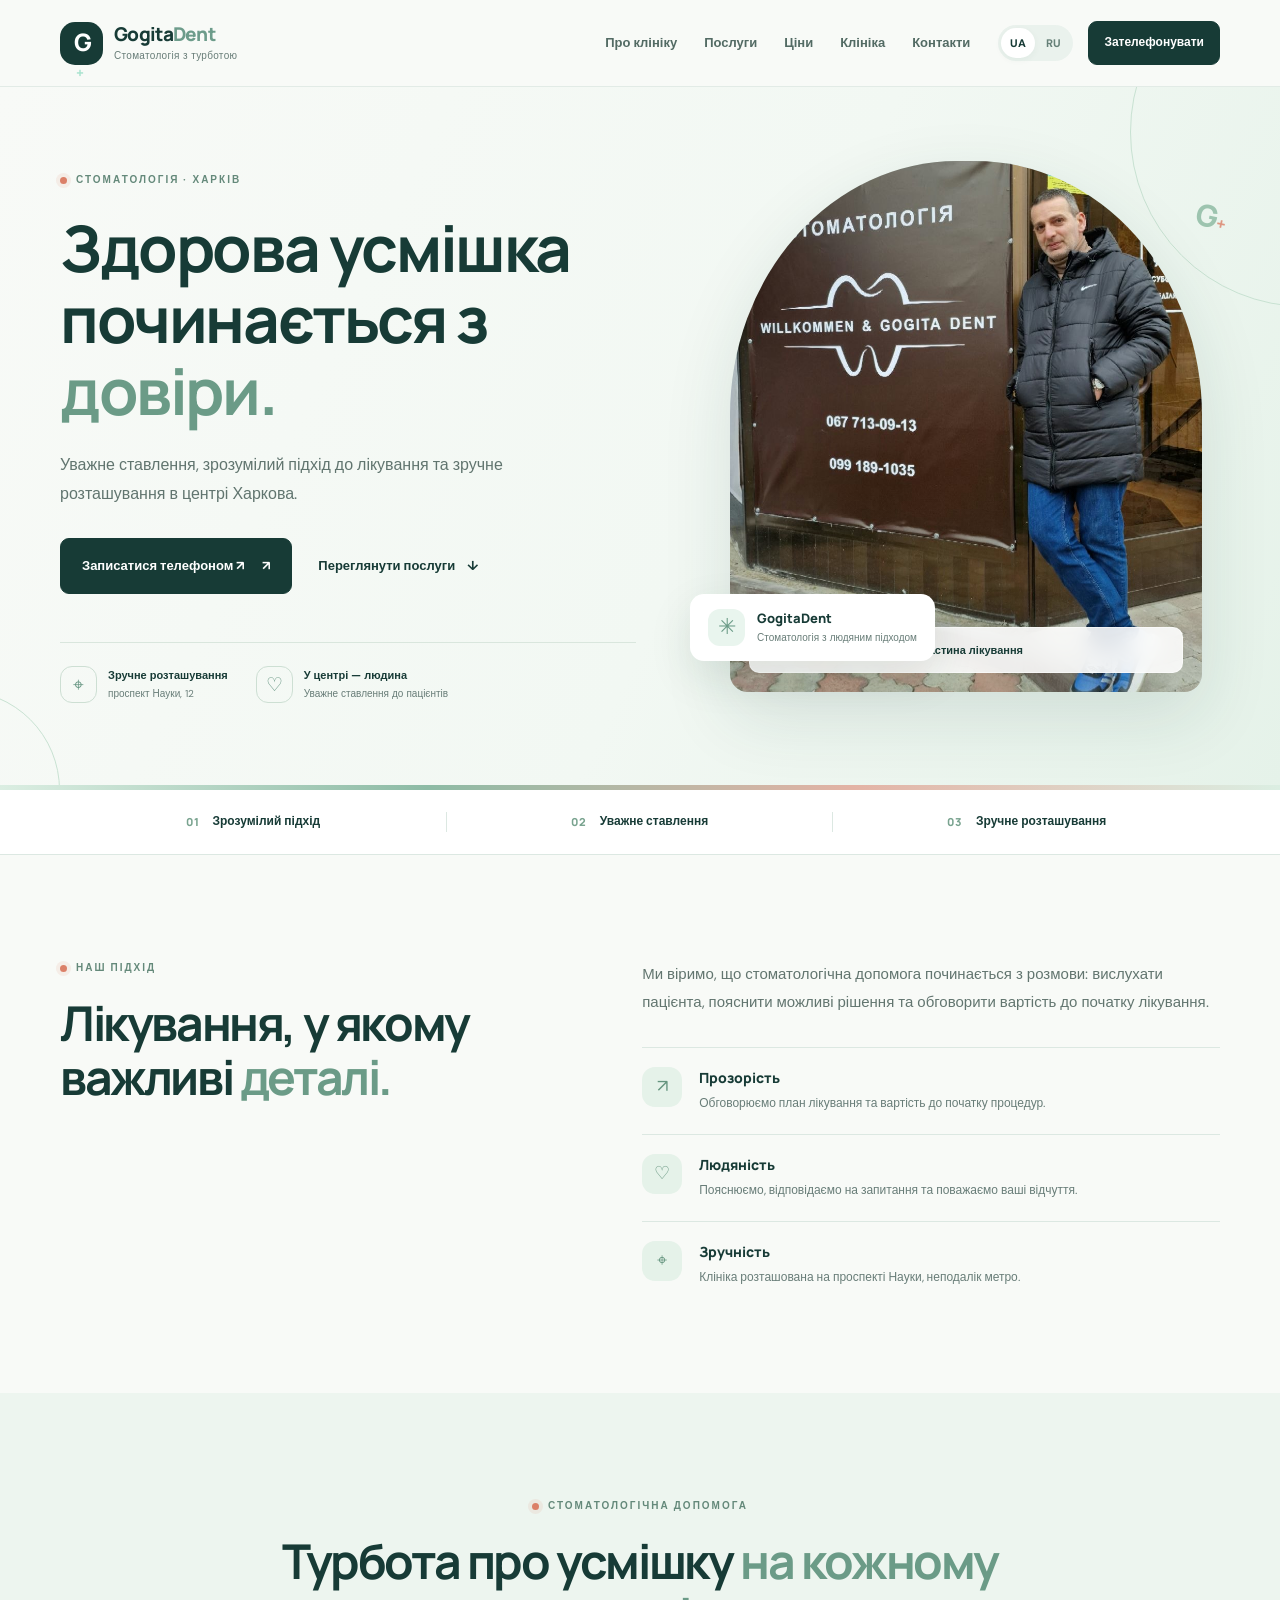
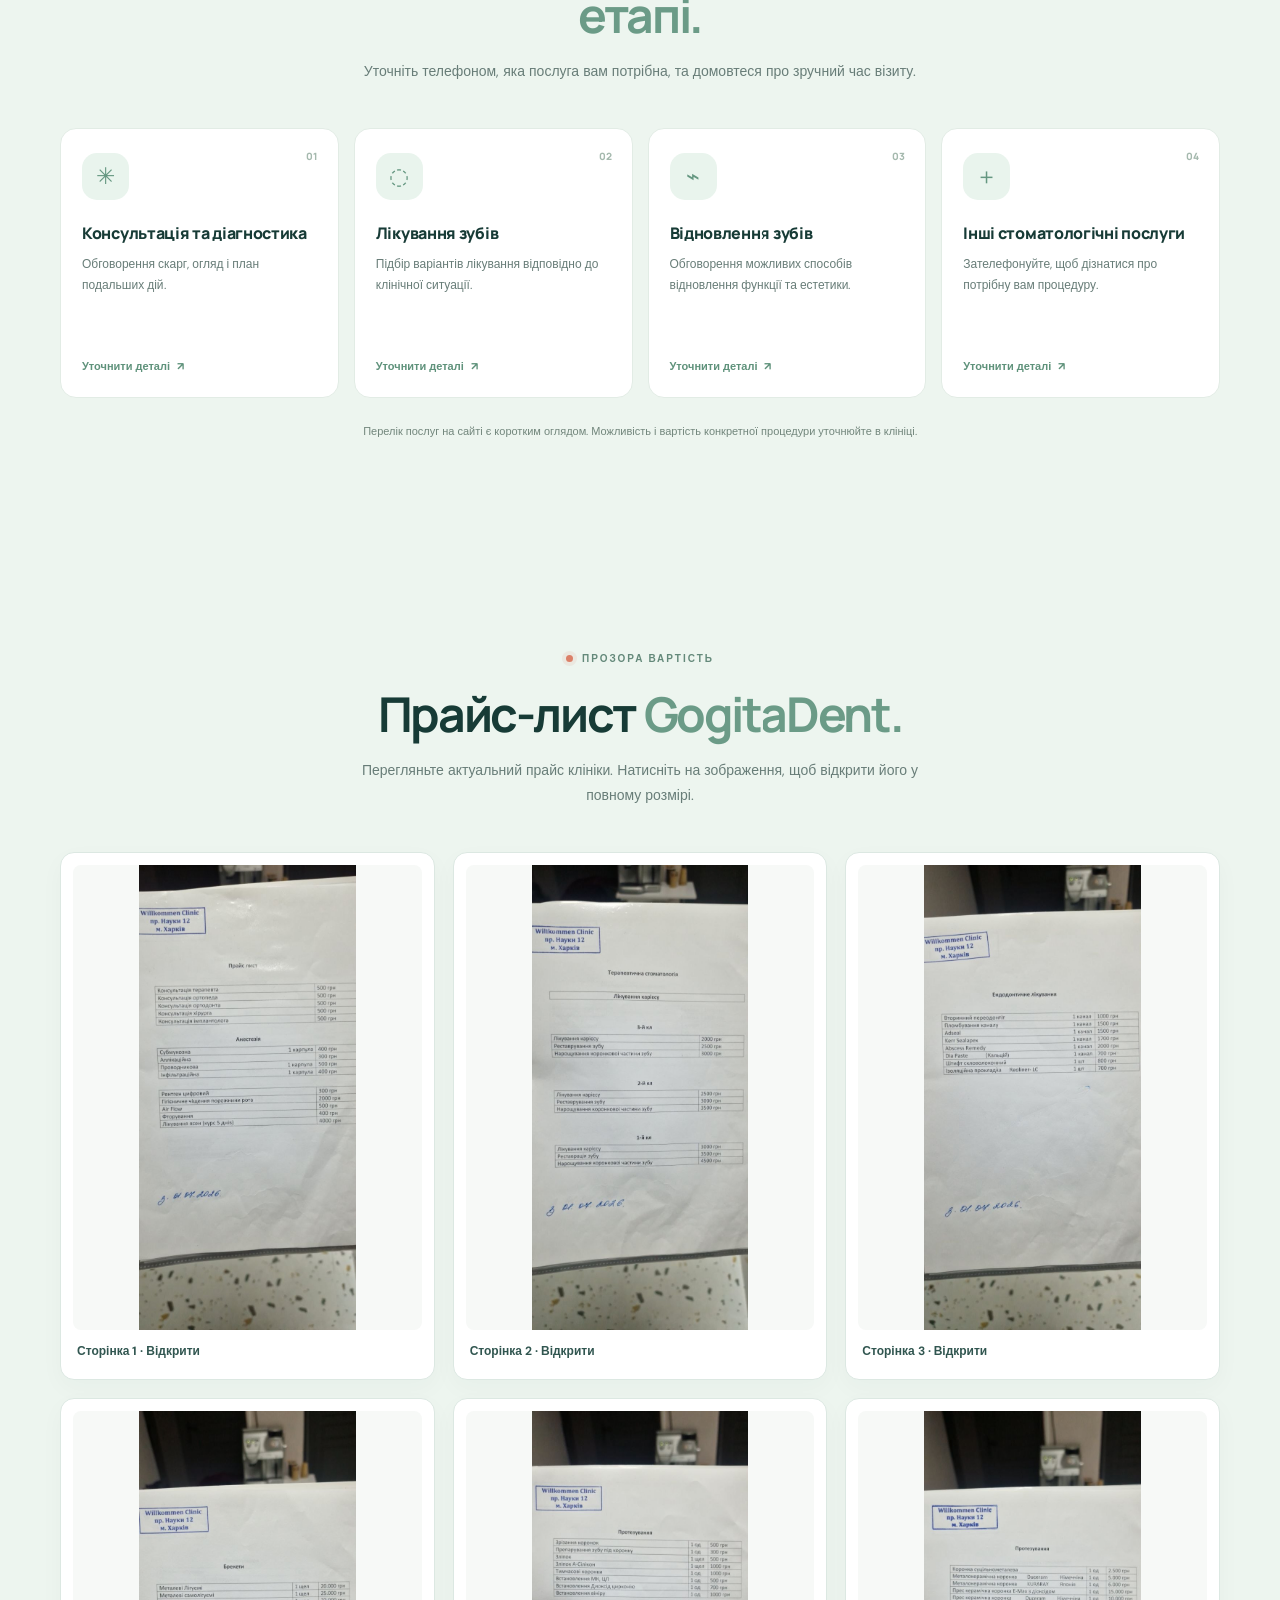
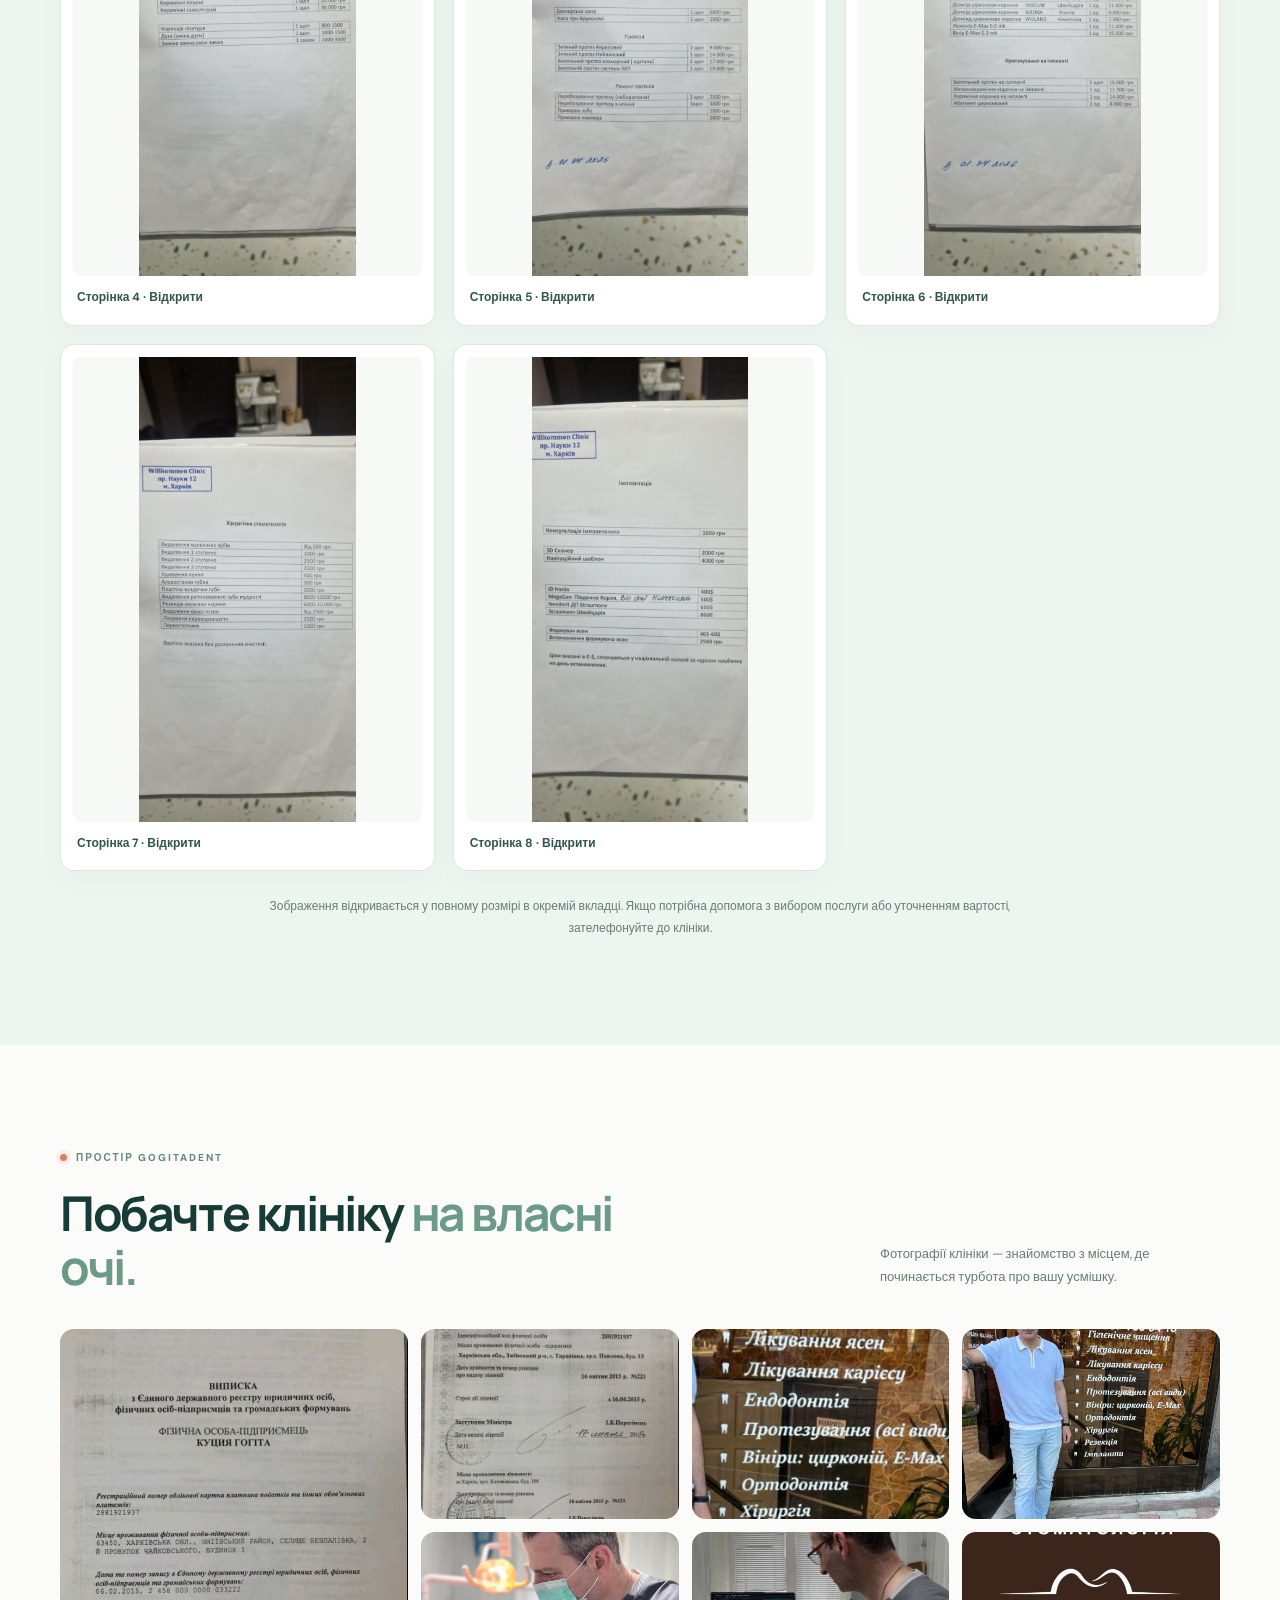
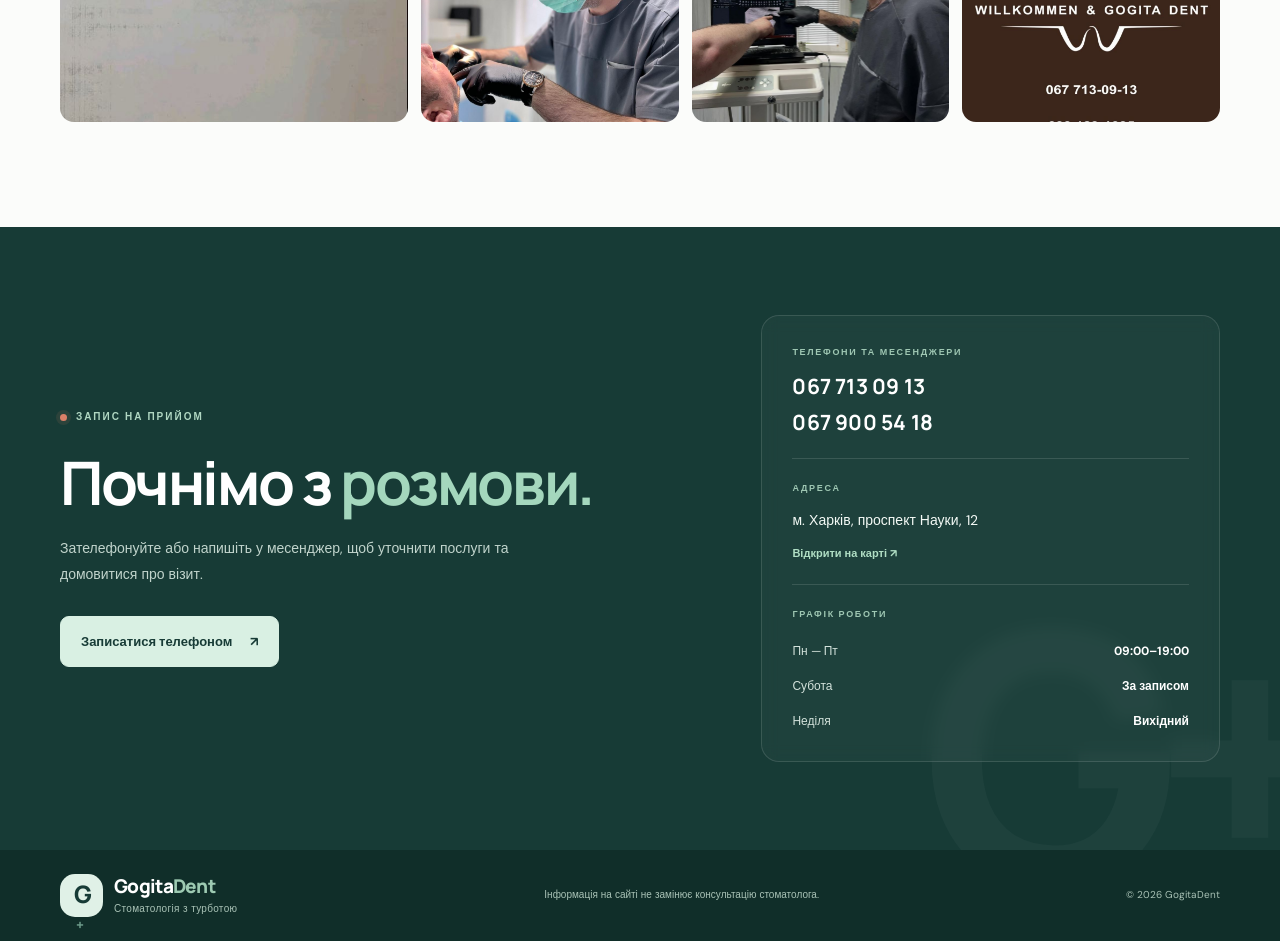
==== commit acfa57f8: "Improve GogitaDent SEO metadata and business structured data" ====
--- a/index.html
+++ b/index.html
@@ -4,10 +4,10 @@
   <meta charset="utf-8">
   <meta name="viewport" content="width=device-width, initial-scale=1">
   <meta name="theme-color" content="#f5faf8">
-  <meta name="description" content="GogitaDent — стоматологічна клініка в Харкові на проспекті Науки, 12. Дбайливе ставлення, зрозуміла вартість і зручне розташування біля метро.">
+  <meta name="description" content="GogitaDent — стоматологічна клініка в Харкові, проспект Науки, 12. Терапевтична стоматологія, ортодонтія, протезування, хірургія та імплантація. Запис телефоном.">
   <meta property="og:type" content="website">
-  <meta property="og:title" content="GogitaDent — стоматологія в Харкові">
-  <meta property="og:description" content="Стоматологічна клініка на проспекті Науки, 12. Запис телефоном або в месенджері.">
+  <meta property="og:title" content="GogitaDent — стоматологічна клініка в Харкові">
+  <meta property="og:description" content="Комплексна стоматологічна допомога в Харкові на проспекті Науки, 12. Перегляньте послуги та прайс-лист. Запис телефоном.">
   <meta property="og:image" content="photo_2026-10-26_14-43-49.jpg">
   <title>GogitaDent — стоматологія в Харкові</title>
   <link rel="stylesheet" href="styles.css">
@@ -16,15 +16,29 @@
     "@context": "https://schema.org",
     "@type": "Dentist",
     "name": "GogitaDent",
+    "legalName": "Willkommen Clinic",
+    "description": "Стоматологічна клініка в Харкові. Терапевтична стоматологія, ортодонтія, протезування, хірургічна стоматологія та імплантація.",
     "address": {
       "@type": "PostalAddress",
       "streetAddress": "проспект Науки, 12",
       "addressLocality": "Харків",
+      "addressRegion": "Харківська область",
       "addressCountry": "UA"
     },
     "telephone": ["+380677130913", "+380679005418"],
-    "openingHours": ["Mo-Fr 09:00-19:00"],
-    "availableLanguage": ["uk", "ru"]
+    "openingHoursSpecification": [{
+      "@type": "OpeningHoursSpecification",
+      "dayOfWeek": ["Monday", "Tuesday", "Wednesday", "Thursday", "Friday"],
+      "opens": "09:00",
+      "closes": "19:00"
+    }],
+    "availableService": [
+      {"@type": "MedicalProcedure", "name": "Терапевтична стоматологія"},
+      {"@type": "MedicalProcedure", "name": "Ортодонтія"},
+      {"@type": "MedicalProcedure", "name": "Протезування зубів"},
+      {"@type": "MedicalProcedure", "name": "Хірургічна стоматологія"},
+      {"@type": "MedicalProcedure", "name": "Імплантація зубів"}
+    ]
   }
   </script>
 </head>
@@ -172,15 +186,13 @@
         <div class="visit-copy">
           <p class="eyebrow eyebrow-light"><span class="eyebrow-dot"></span><span data-i18n="visitEyebrow">ЗАПИС НА ПРИЙОМ</span></p>
           <h2 data-i18n="visitTitle">Почнімо з <em>розмови.</em></h2>
-          <p data-i18n="visitText">Зателефонуйте або напишіть у месенджер, щоб уточнити послуги та домовитися про візит.</p>
+          <p data-i18n="visitText">Зателефонуйте, щоб уточнити послуги та домовитися про зручний час візиту.</p>
           <div class="visit-buttons">
             <a class="button button-light" href="tel:+380677130913" data-i18n="callUs">Записатися телефоном <span aria-hidden="true">↗</span></a>
-            <a class="button button-outline-light" href="https://wa.me/380677130913" target="_blank" rel="noopener noreferrer">WhatsApp ↗</a>
-            <a class="button button-outline-light" href="https://t.me/+380677130913" target="_blank" rel="noopener noreferrer">Telegram ↗</a>
           </div>
         </div>
         <div class="contact-card">
-          <div class="contact-block"><span class="contact-label" data-i18n="phoneLabel">ТЕЛЕФОНИ ТА МЕСЕНДЖЕРИ</span><a href="tel:+380677130913">067 713 09 13</a><a href="tel:+380679005418">067 900 54 18</a></div>
+          <div class="contact-block"><span class="contact-label" data-i18n="phoneLabel">ТЕЛЕФОНИ ДЛЯ ЗАПИСУ</span><a href="tel:+380677130913">067 713 09 13</a><a href="tel:+380679005418">067 900 54 18</a></div>
           <div class="contact-divider"></div>
           <div class="contact-block"><span class="contact-label" data-i18n="addressLabel">АДРЕСА</span><p data-i18n="addressText">м. Харків, проспект Науки, 12</p><a class="map-link" href="https://www.google.com/maps/search/?api=1&query=проспект+Науки+12+Харків" target="_blank" rel="noopener noreferrer"><span data-i18n="openMap">Відкрити на карті</span> ↗</a></div>
           <div class="contact-divider"></div>
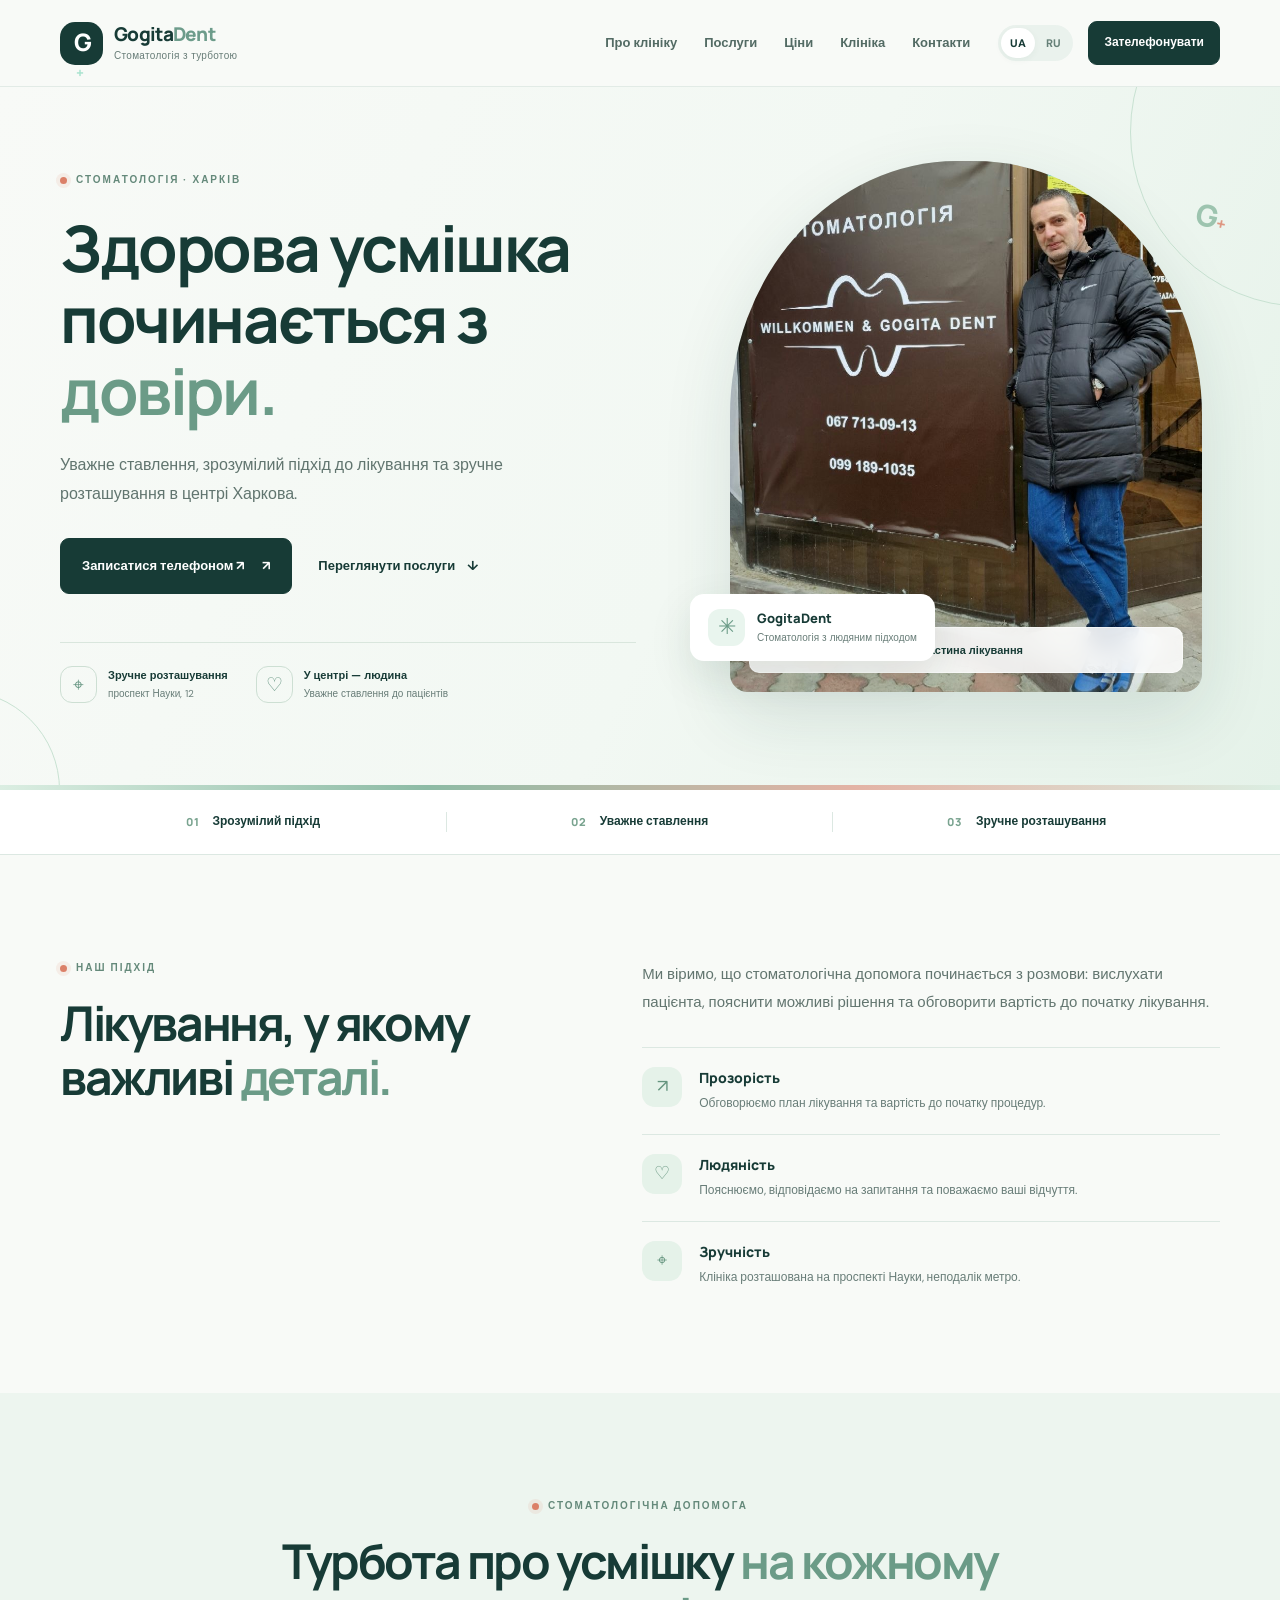
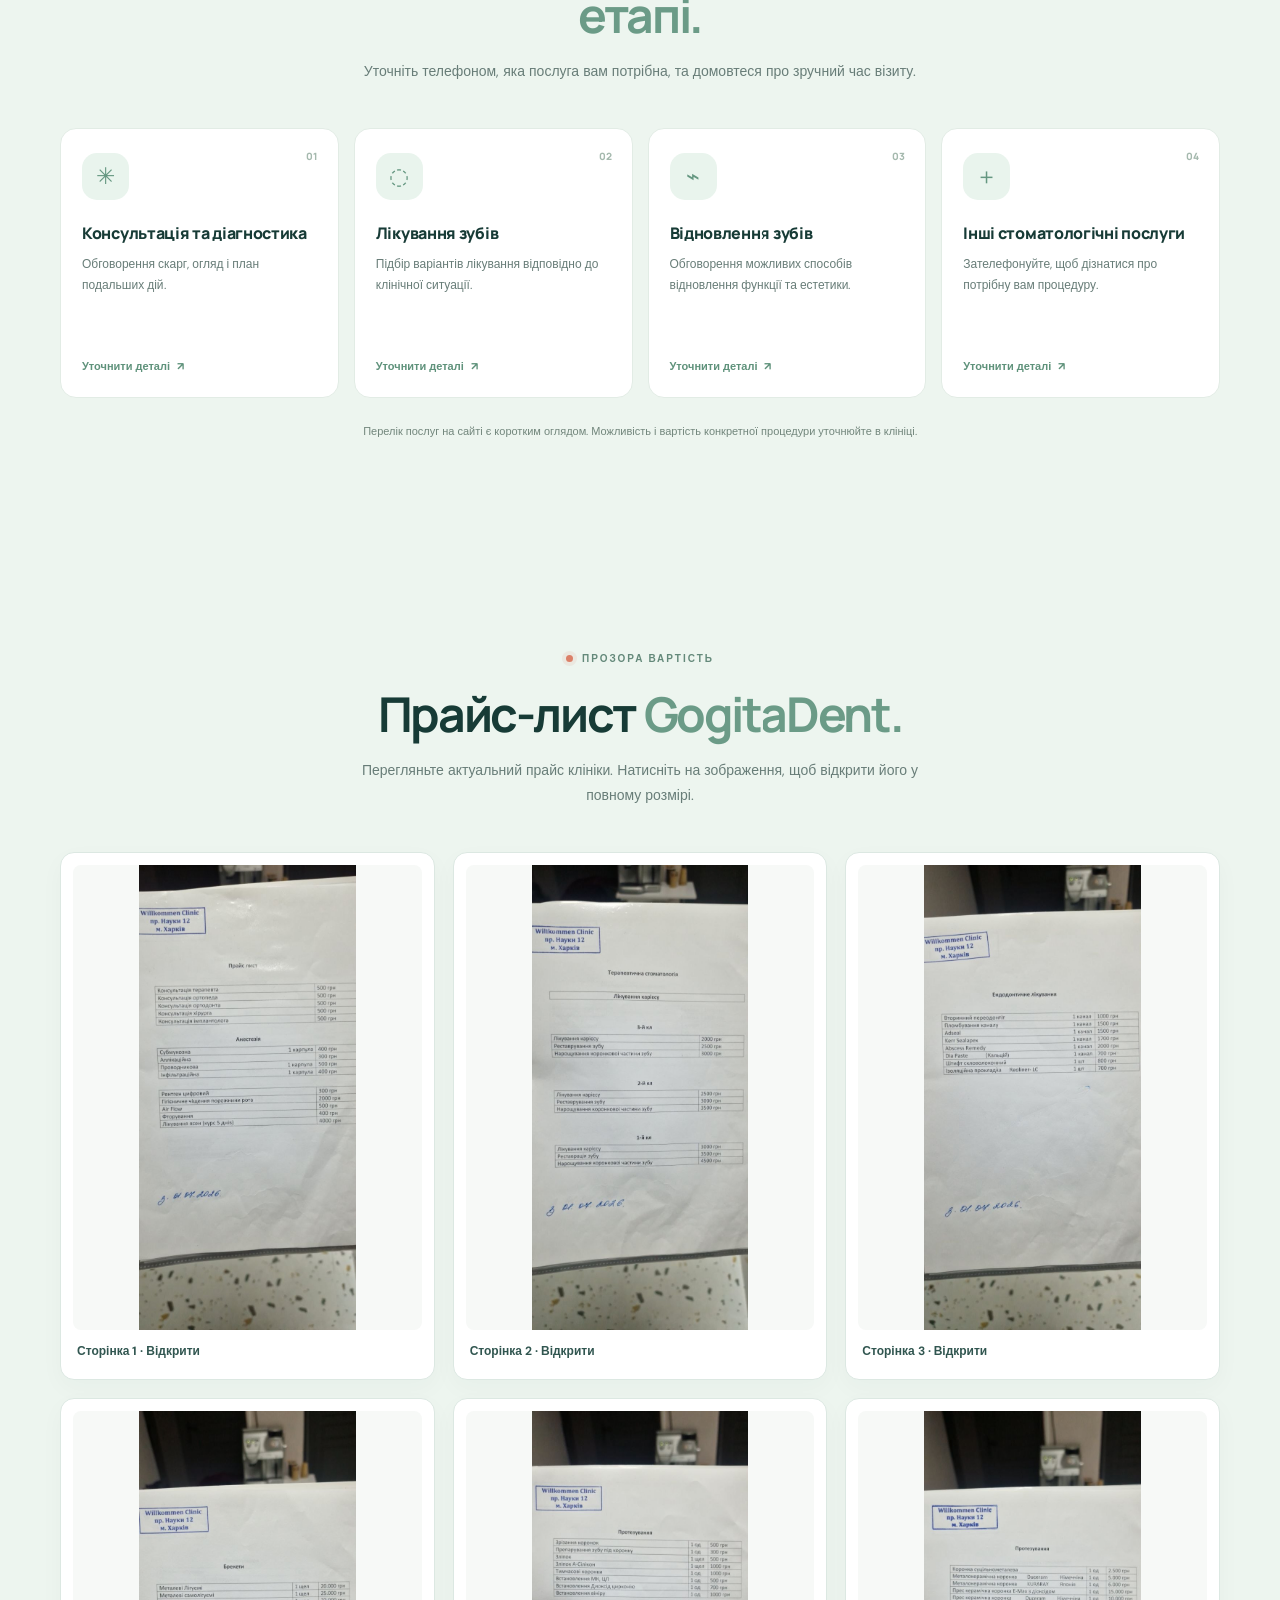
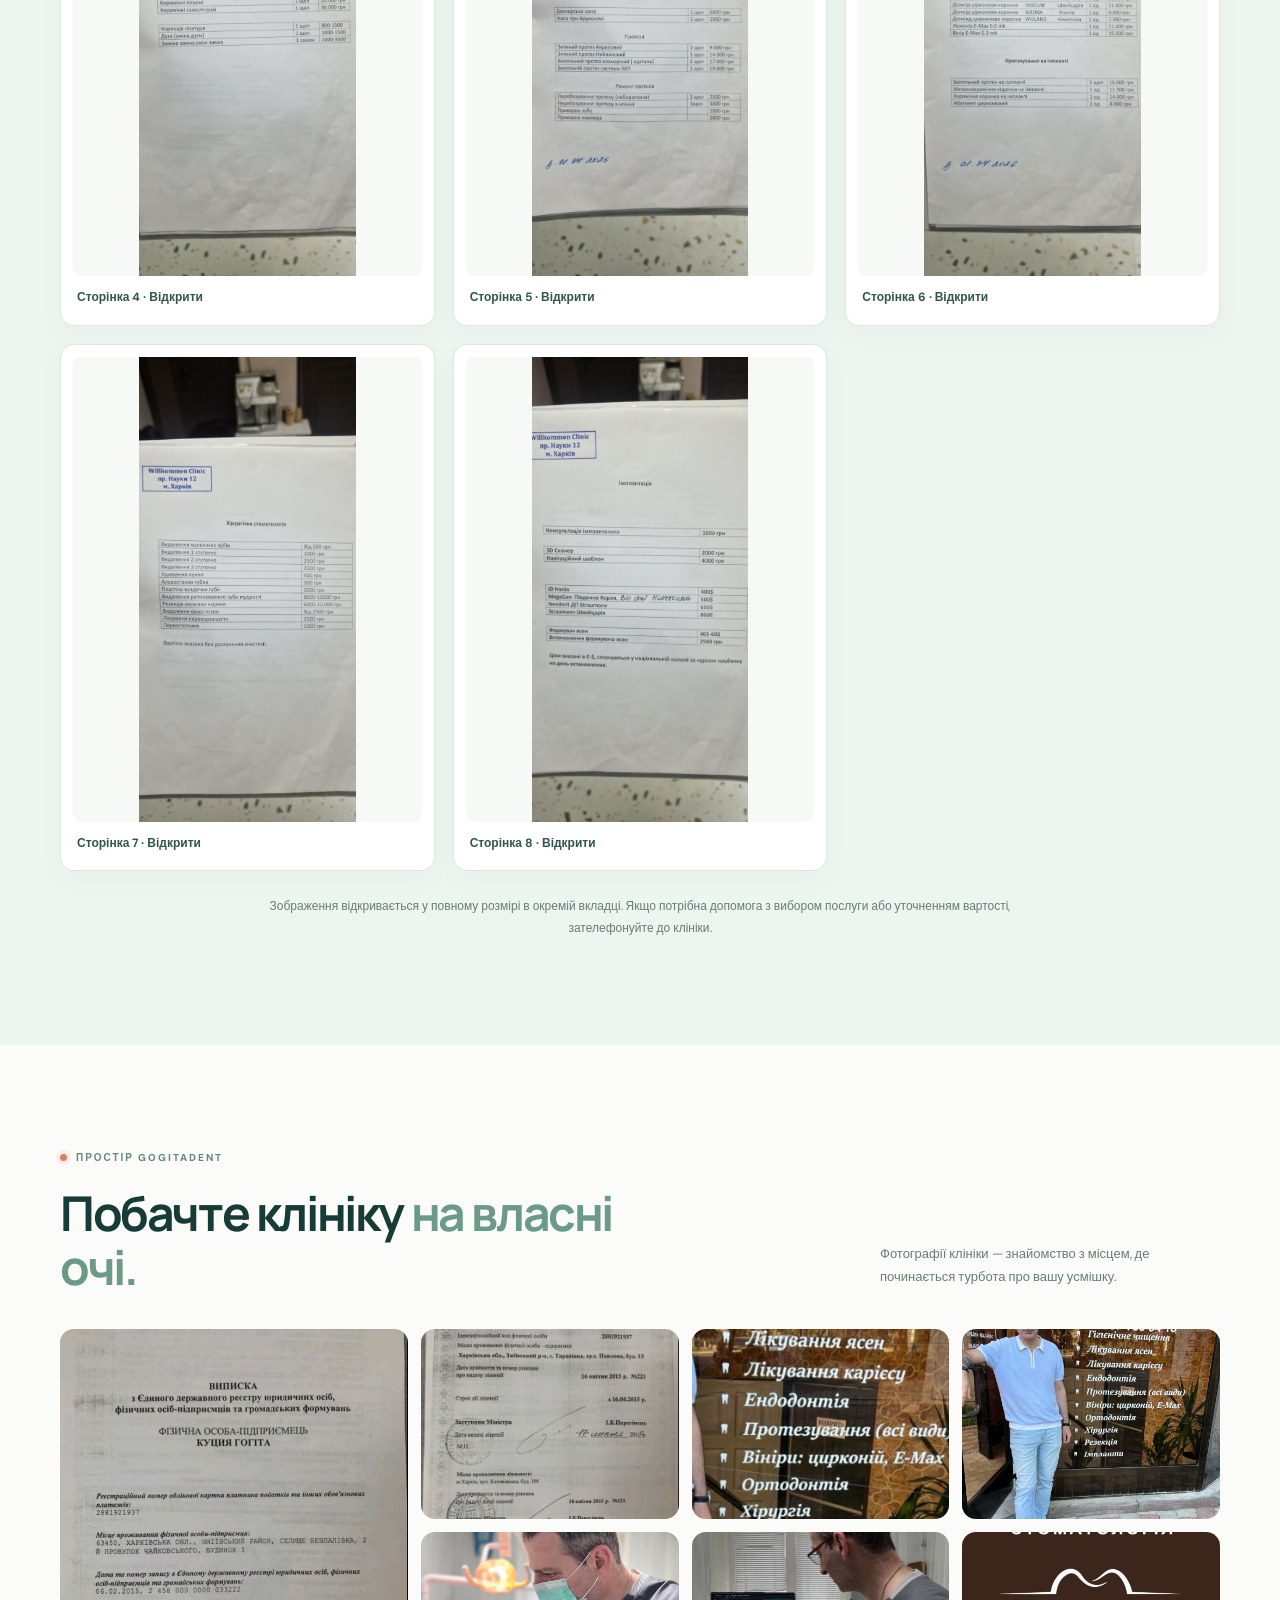
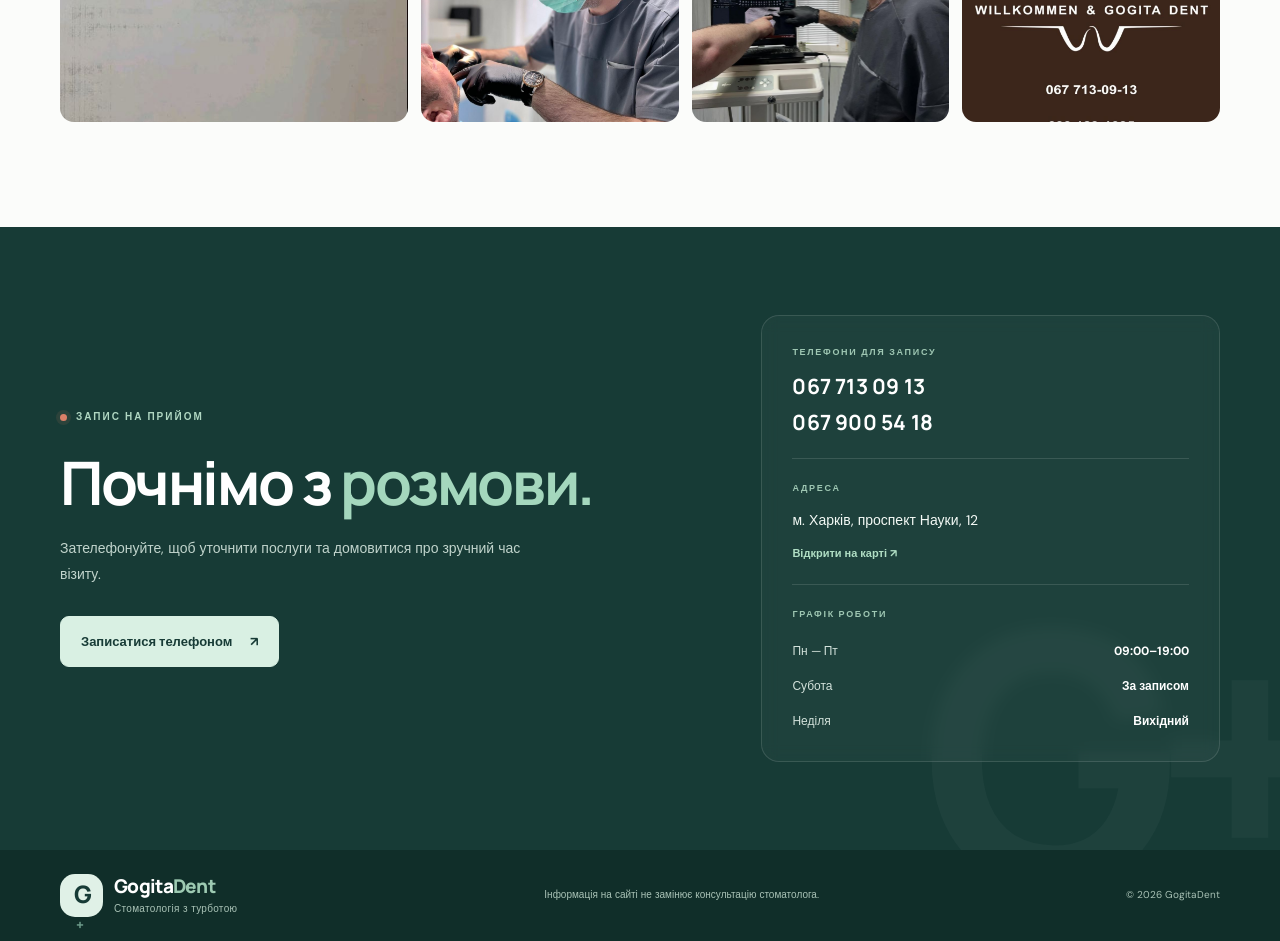
==== commit e2aae464: "Clarify GogitaDent service categories" ====
--- a/index.html
+++ b/index.html
@@ -129,10 +129,10 @@
           <p class="section-intro" data-i18n="servicesIntro">Уточніть телефоном, яка послуга вам потрібна, та домовтеся про зручний час візиту.</p>
         </div>
         <div class="services-grid">
-          <article class="service-card"><span class="service-index">01</span><span class="service-icon">✳</span><h3 data-i18n="service1">Консультація та діагностика</h3><p data-i18n="service1Text">Обговорення скарг, огляд і план подальших дій.</p><a href="#contacts" class="service-link"><span data-i18n="askDetails">Уточнити деталі</span> ↗</a></article>
-          <article class="service-card"><span class="service-index">02</span><span class="service-icon">◌</span><h3 data-i18n="service2">Лікування зубів</h3><p data-i18n="service2Text">Підбір варіантів лікування відповідно до клінічної ситуації.</p><a href="#contacts" class="service-link"><span data-i18n="askDetails">Уточнити деталі</span> ↗</a></article>
-          <article class="service-card"><span class="service-index">03</span><span class="service-icon">⌁</span><h3 data-i18n="service3">Відновлення зубів</h3><p data-i18n="service3Text">Обговорення можливих способів відновлення функції та естетики.</p><a href="#contacts" class="service-link"><span data-i18n="askDetails">Уточнити деталі</span> ↗</a></article>
-          <article class="service-card"><span class="service-index">04</span><span class="service-icon">＋</span><h3 data-i18n="service4">Інші стоматологічні послуги</h3><p data-i18n="service4Text">Зателефонуйте, щоб дізнатися про потрібну вам процедуру.</p><a href="#contacts" class="service-link"><span data-i18n="askDetails">Уточнити деталі</span> ↗</a></article>
+          <article class="service-card"><span class="service-index">01</span><span class="service-icon">✳</span><h3 data-i18n="service1">Терапевтична стоматологія</h3><p data-i18n="service1Text">Консультації, лікування карієсу, реставрація та ендодонтичне лікування.</p><a href="#contacts" class="service-link"><span data-i18n="askDetails">Уточнити деталі</span> ↗</a></article>
+          <article class="service-card"><span class="service-index">02</span><span class="service-icon">◌</span><h3 data-i18n="service2">Ортодонтія</h3><p data-i18n="service2Text">Ортодонтичне лікування, зокрема системами брекетів.</p><a href="#contacts" class="service-link"><span data-i18n="askDetails">Уточнити деталі</span> ↗</a></article>
+          <article class="service-card"><span class="service-index">03</span><span class="service-icon">⌁</span><h3 data-i18n="service3">Протезування зубів</h3><p data-i18n="service3Text">Коронки, вініри, знімні та бюгельні протези.</p><a href="#contacts" class="service-link"><span data-i18n="askDetails">Уточнити деталі</span> ↗</a></article>
+          <article class="service-card"><span class="service-index">04</span><span class="service-icon">＋</span><h3 data-i18n="service4">Хірургія та імплантація</h3><p data-i18n="service4Text">Хірургічні стоматологічні процедури та імплантація.</p><a href="#contacts" class="service-link"><span data-i18n="askDetails">Уточнити деталі</span> ↗</a></article>
         </div>
         <p class="services-note" data-i18n="servicesNote">Перелік послуг на сайті є коротким оглядом. Можливість і вартість конкретної процедури уточнюйте в клініці.</p>
       </div>
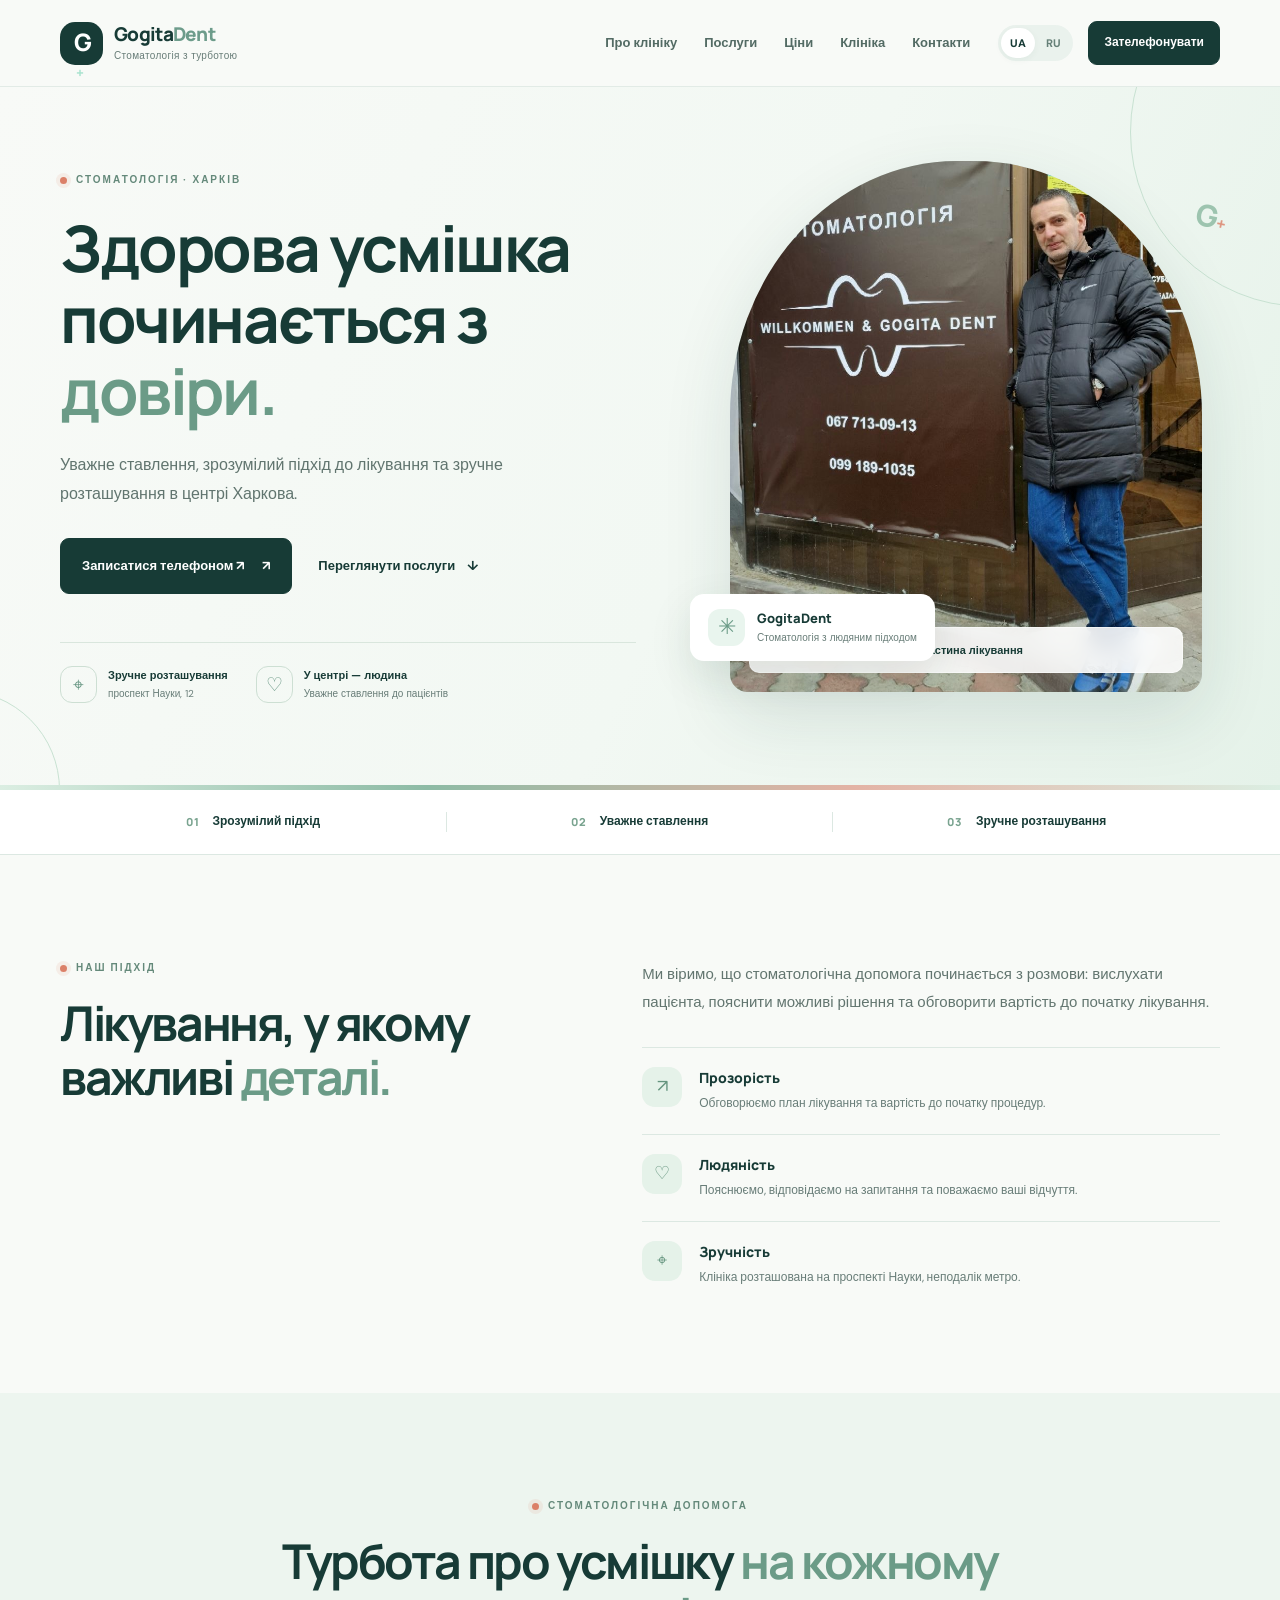
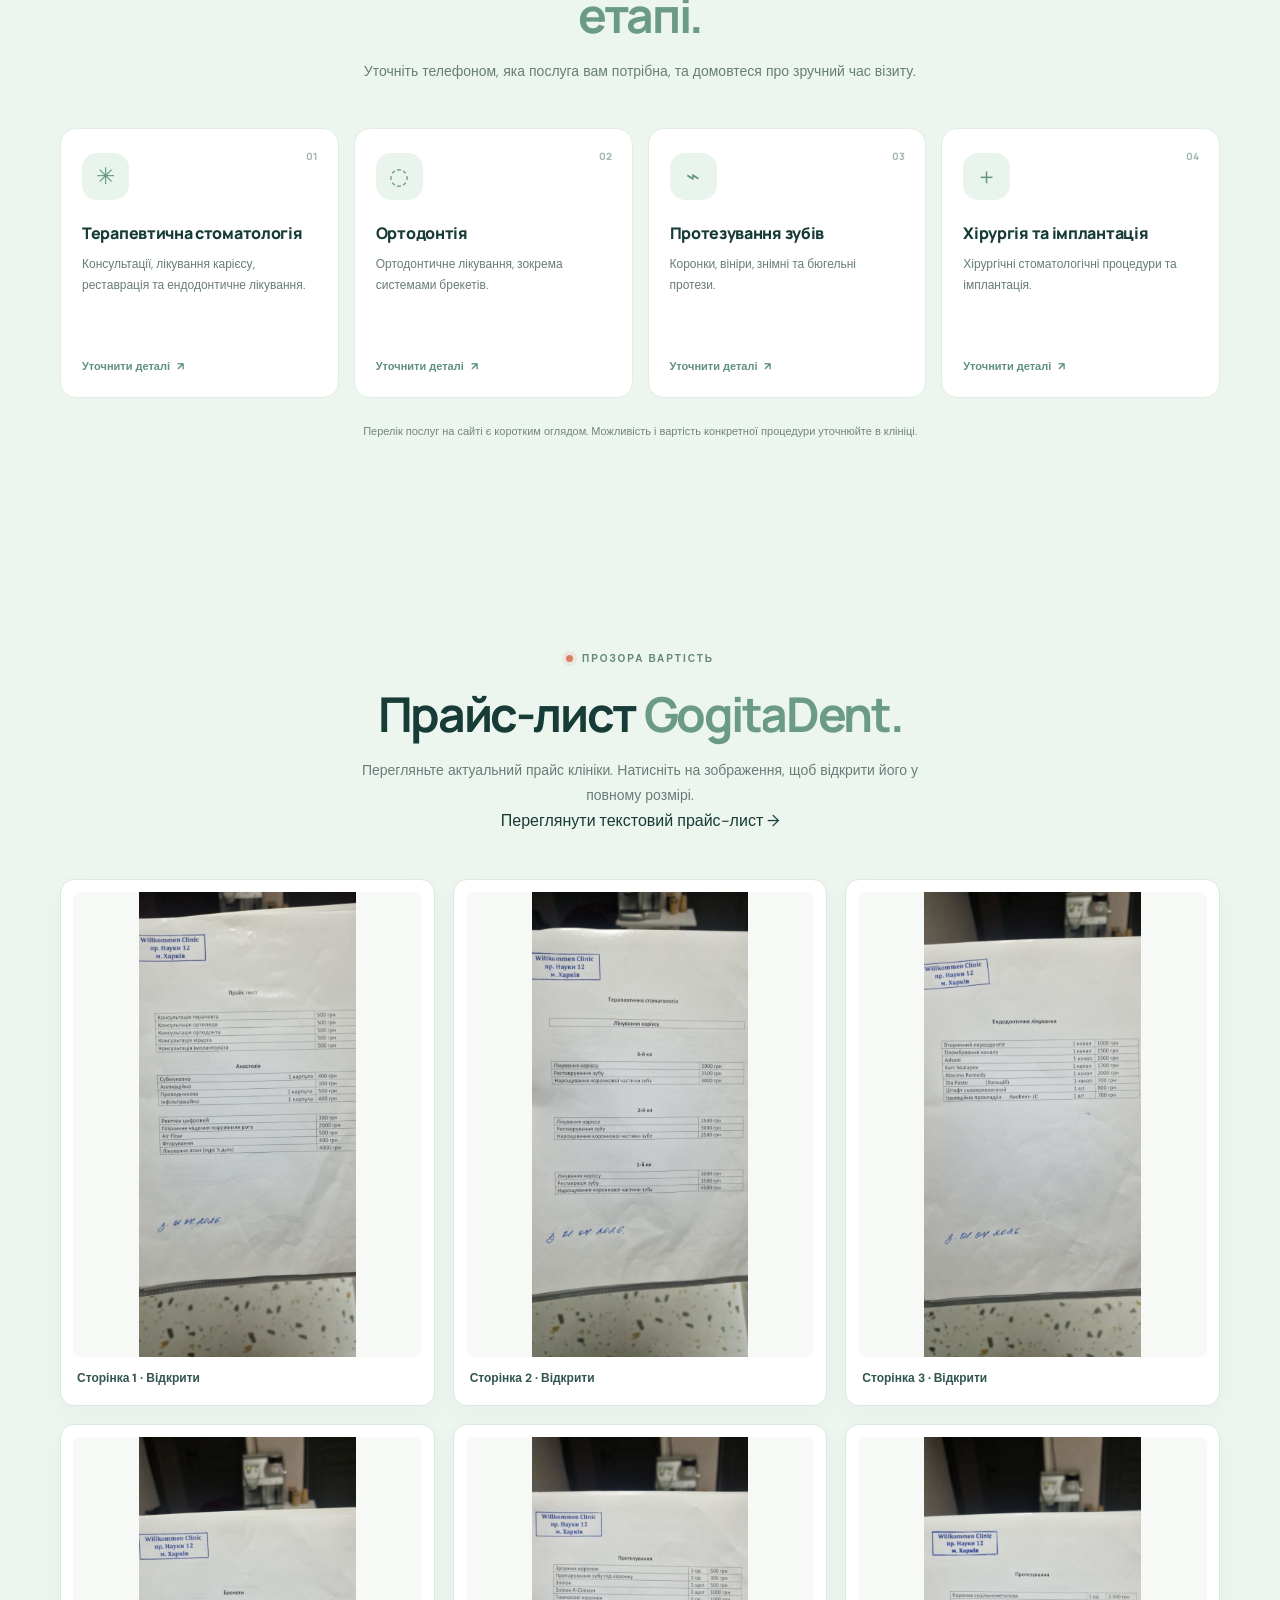
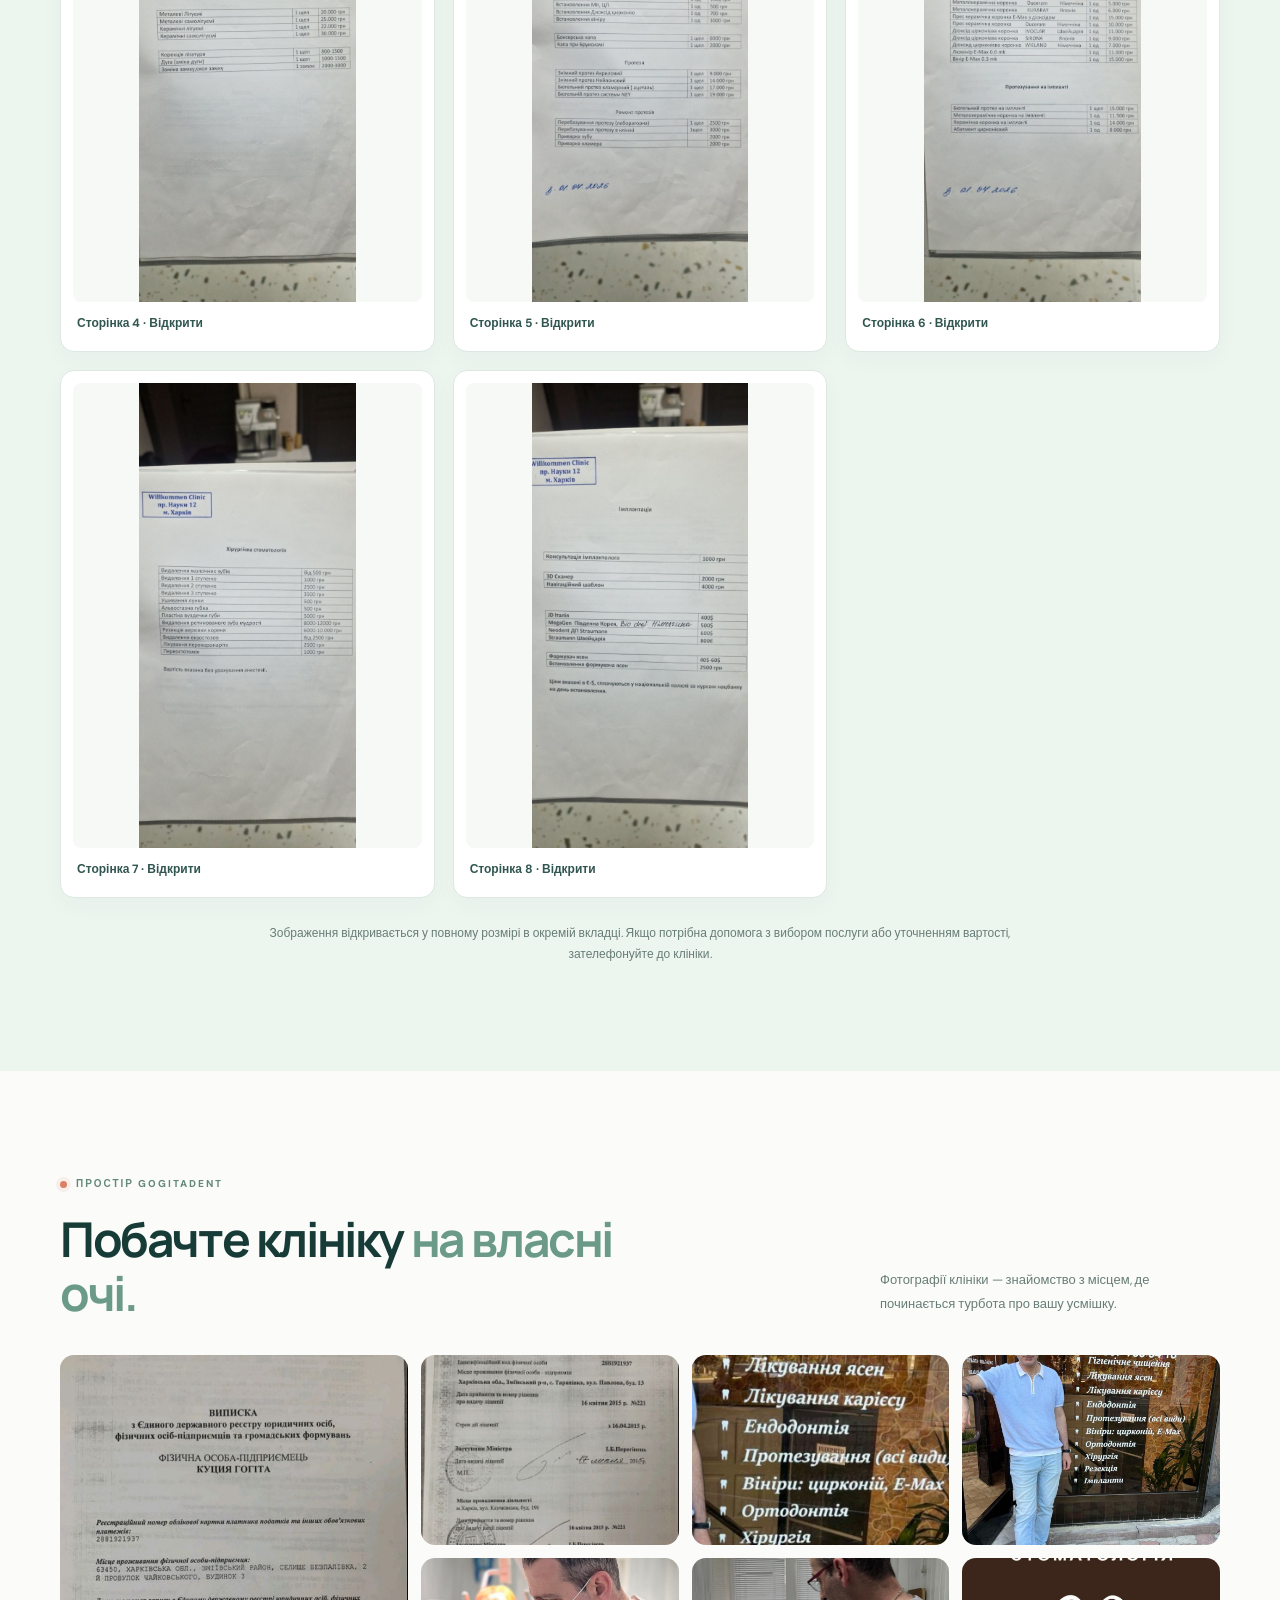
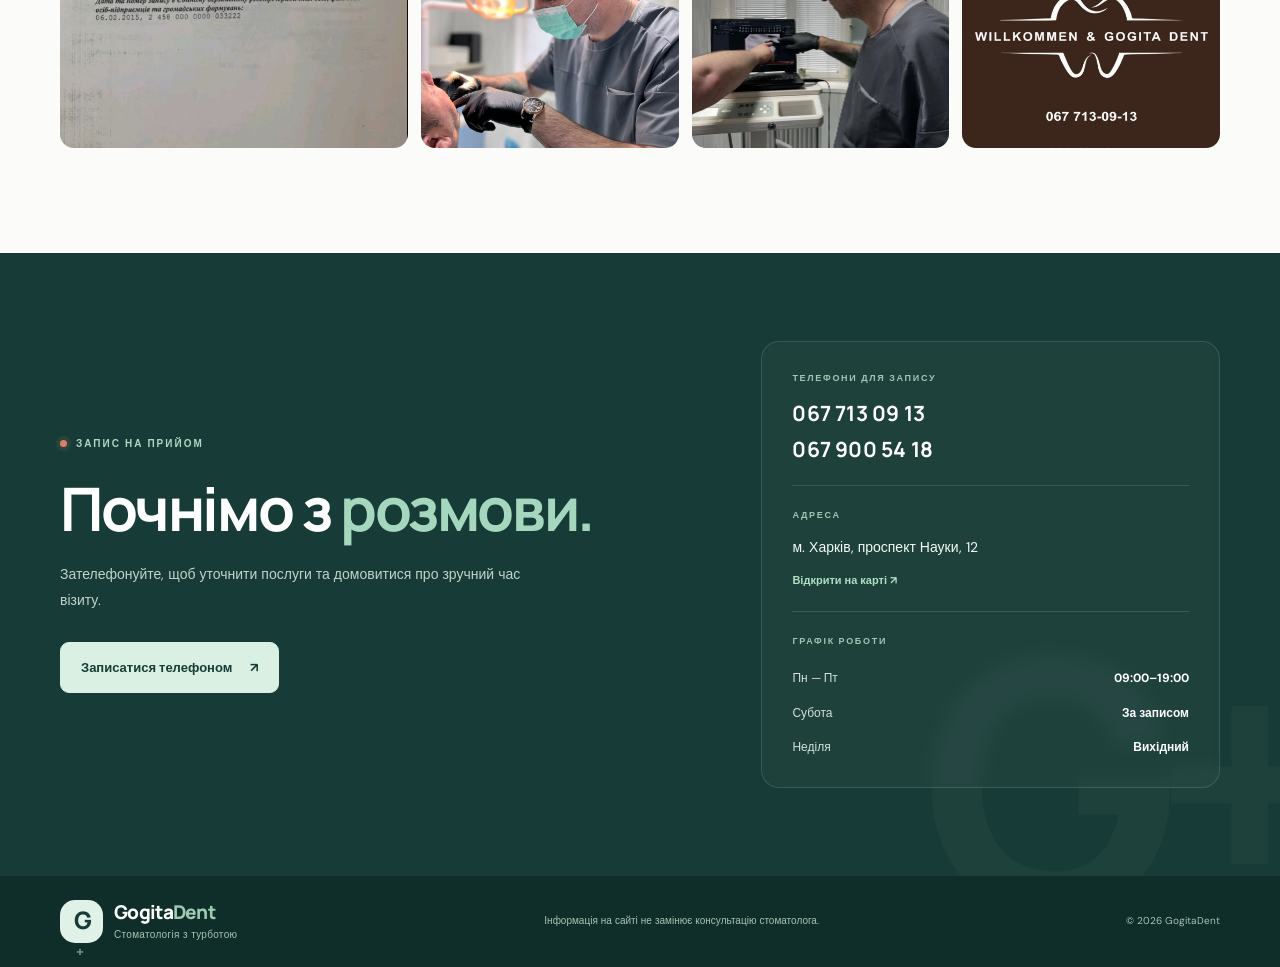
==== commit c5873053: "Link homepage to full text price list" ====
--- a/index.html
+++ b/index.html
@@ -145,6 +145,7 @@
           <p class="eyebrow"><span class="eyebrow-dot"></span><span data-i18n="pricesEyebrow">ПРОЗОРА ВАРТІСТЬ</span></p>
           <h2 data-i18n="pricesTitle">Прайс-лист <em>GogitaDent.</em></h2>
           <p class="section-intro" data-i18n="pricesIntro">Перегляньте актуальний прайс клініки. Натисніть на зображення, щоб відкрити його у повному розмірі.</p>
+          <p class="price-text-link"><a href="price-list.html" data-i18n="fullPriceLink">Переглянути текстовий прайс-лист →</a></p>
         </div>
         <div class="prices-grid">
           <a class="price-sheet" href="прайс/photo_2026-10-20_23-58-40.jpg" target="_blank" rel="noopener noreferrer" aria-label="Відкрити прайс-лист, сторінка 1"><img src="прайс/photo_2026-10-20_23-58-40.jpg" alt="Прайс-лист GogitaDent, сторінка 1" loading="lazy"><span data-i18n="priceSheet1">Сторінка 1 · Відкрити</span></a>
